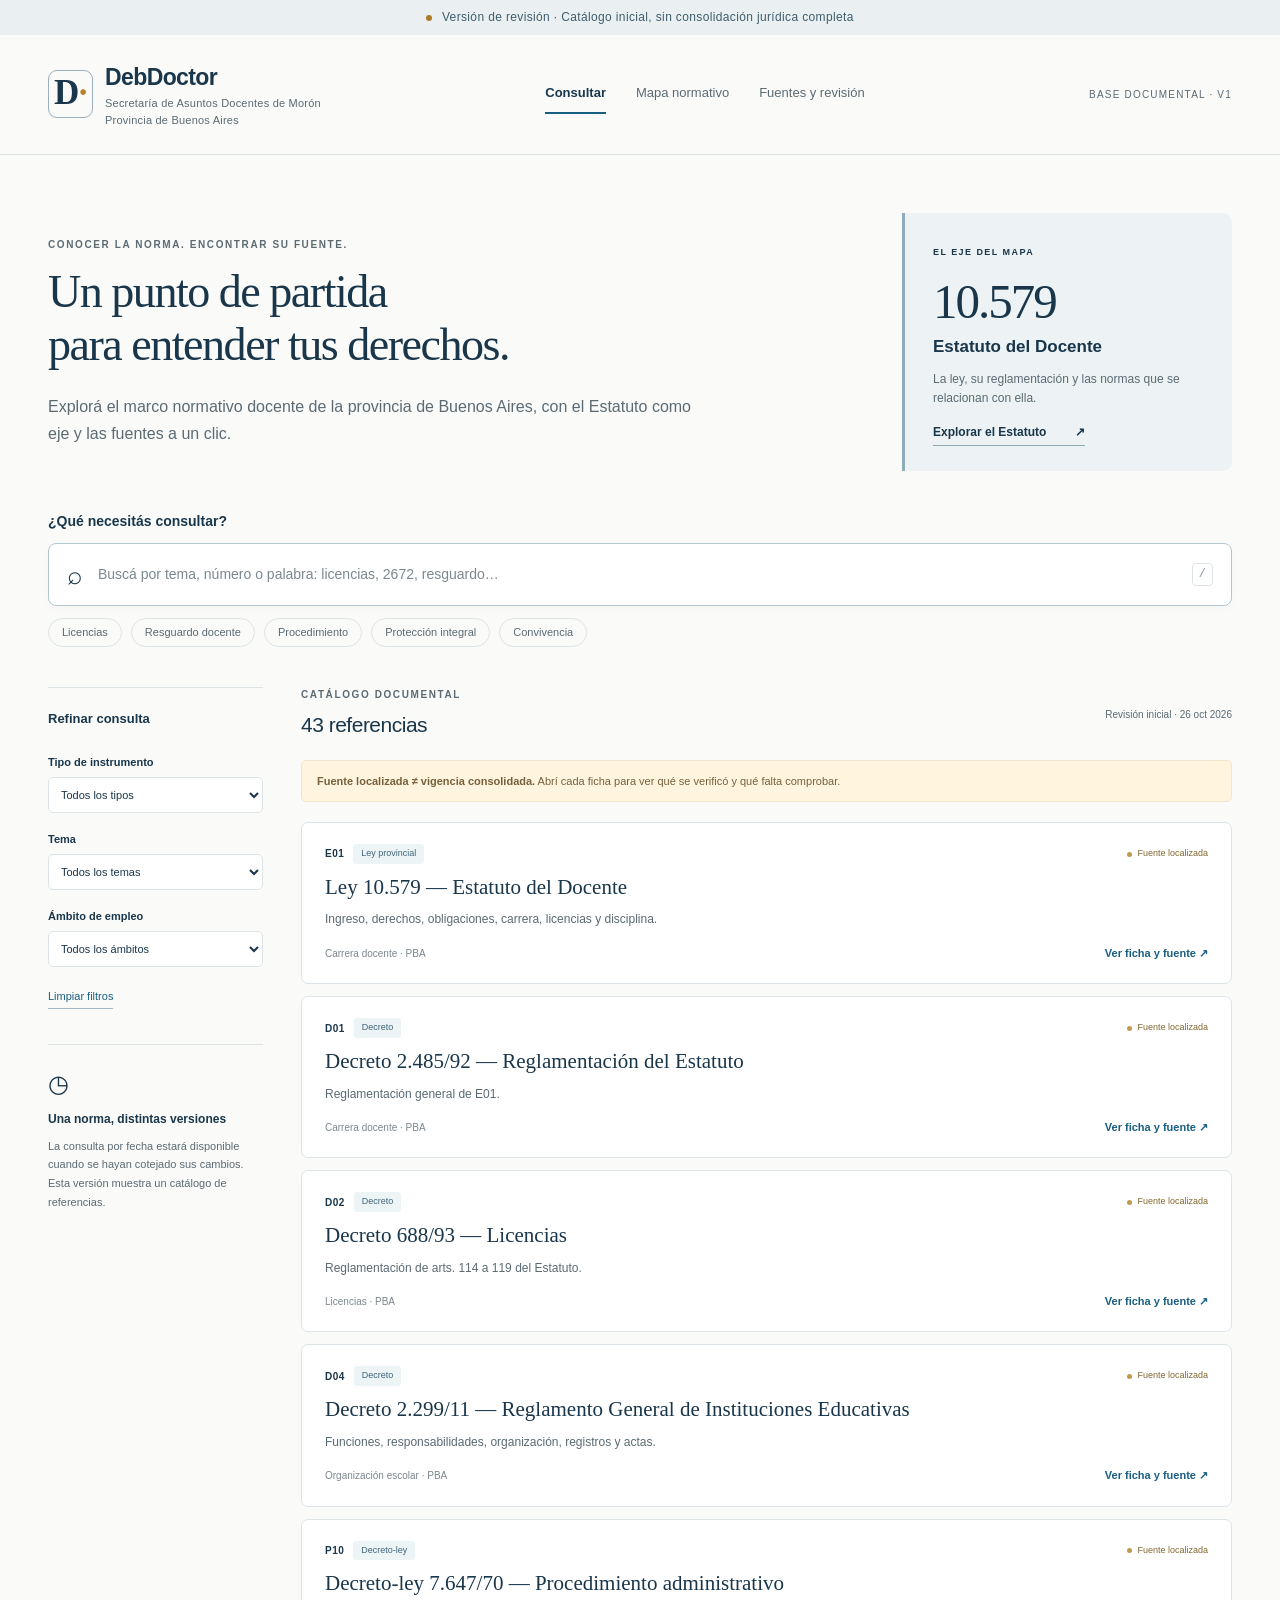
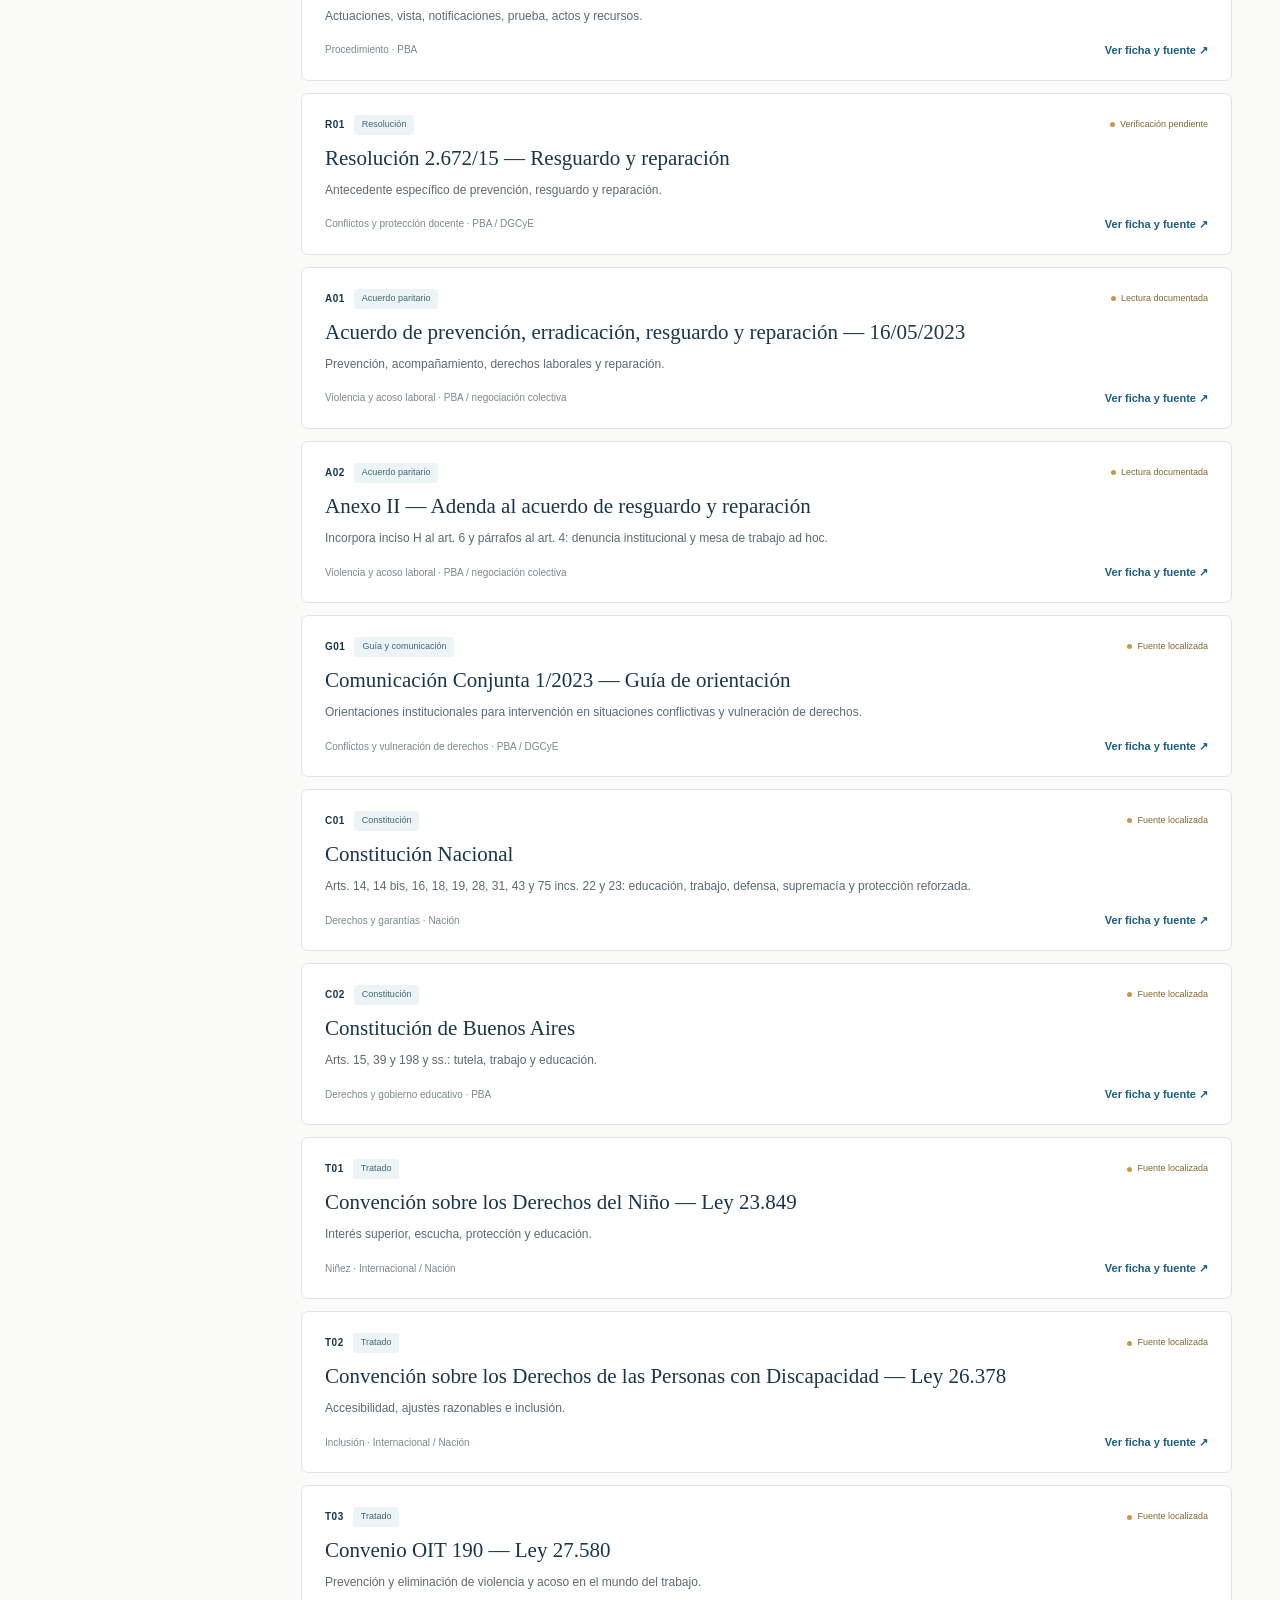
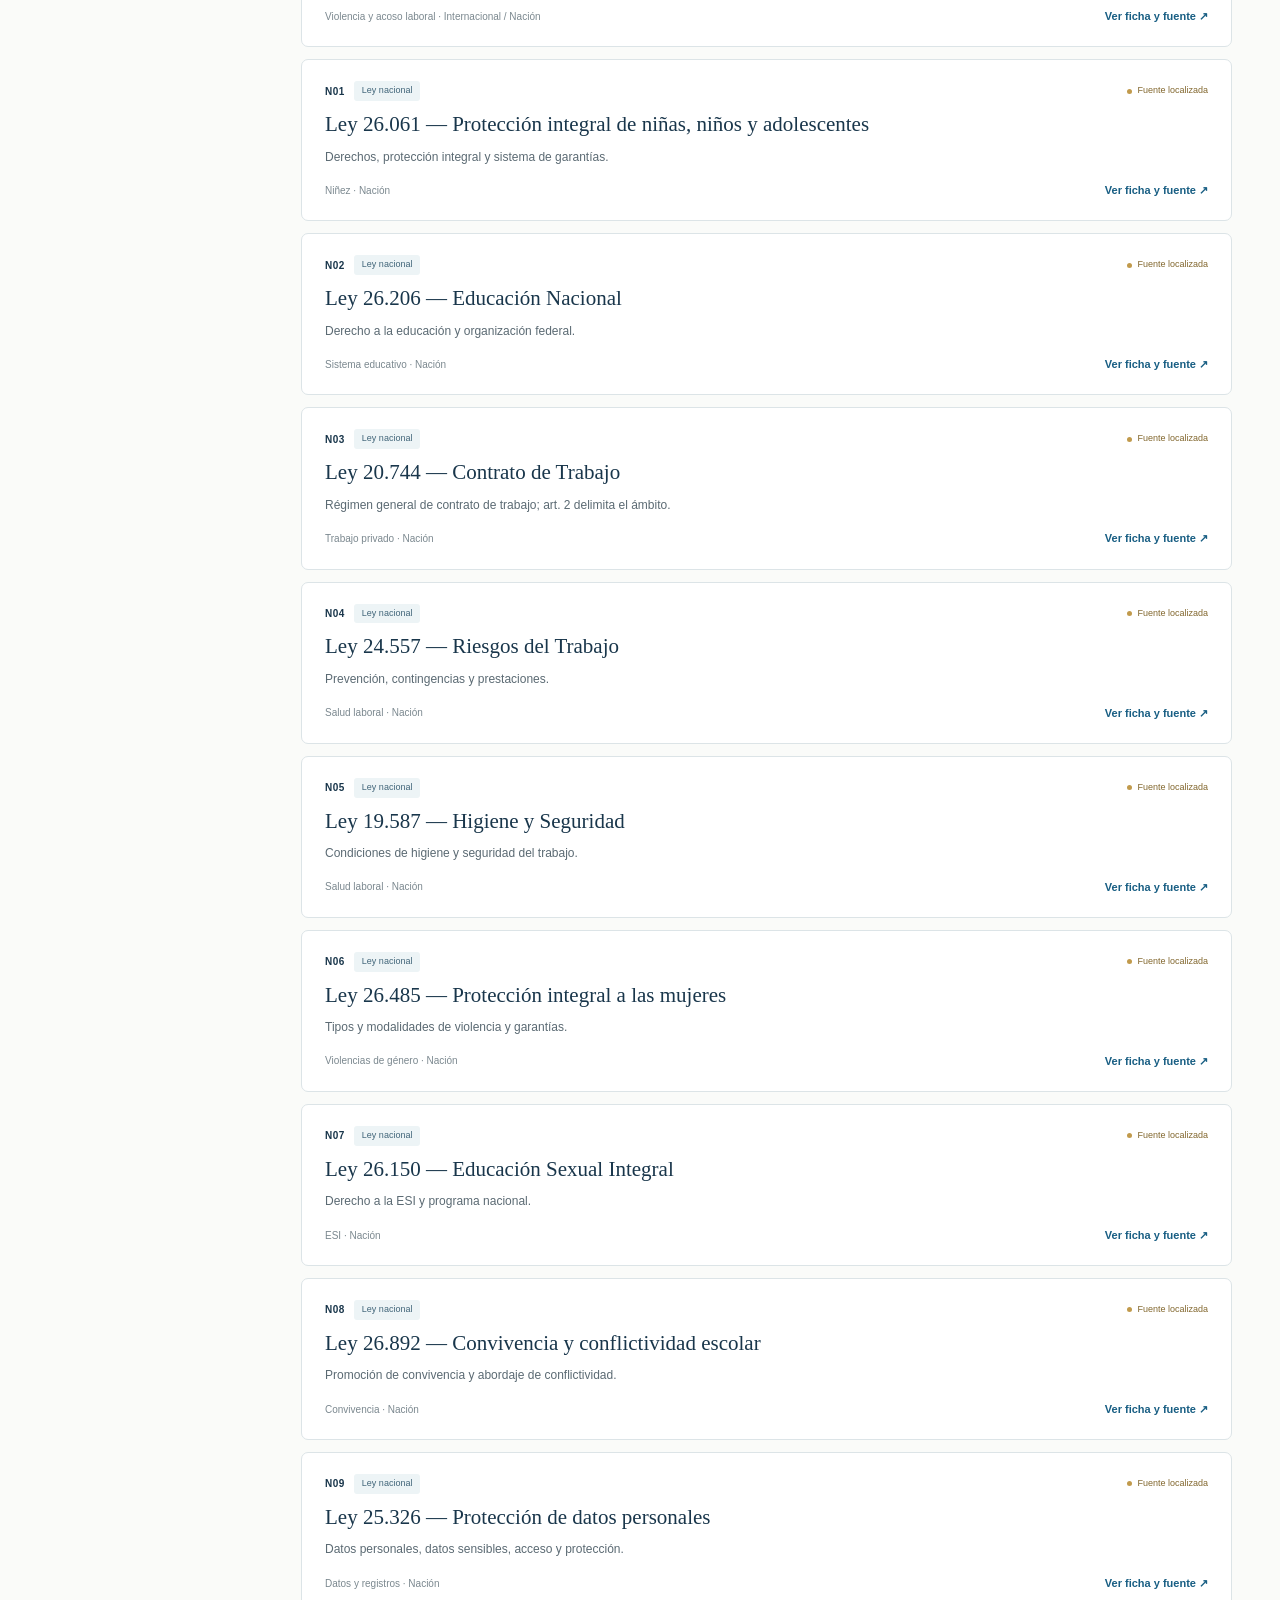
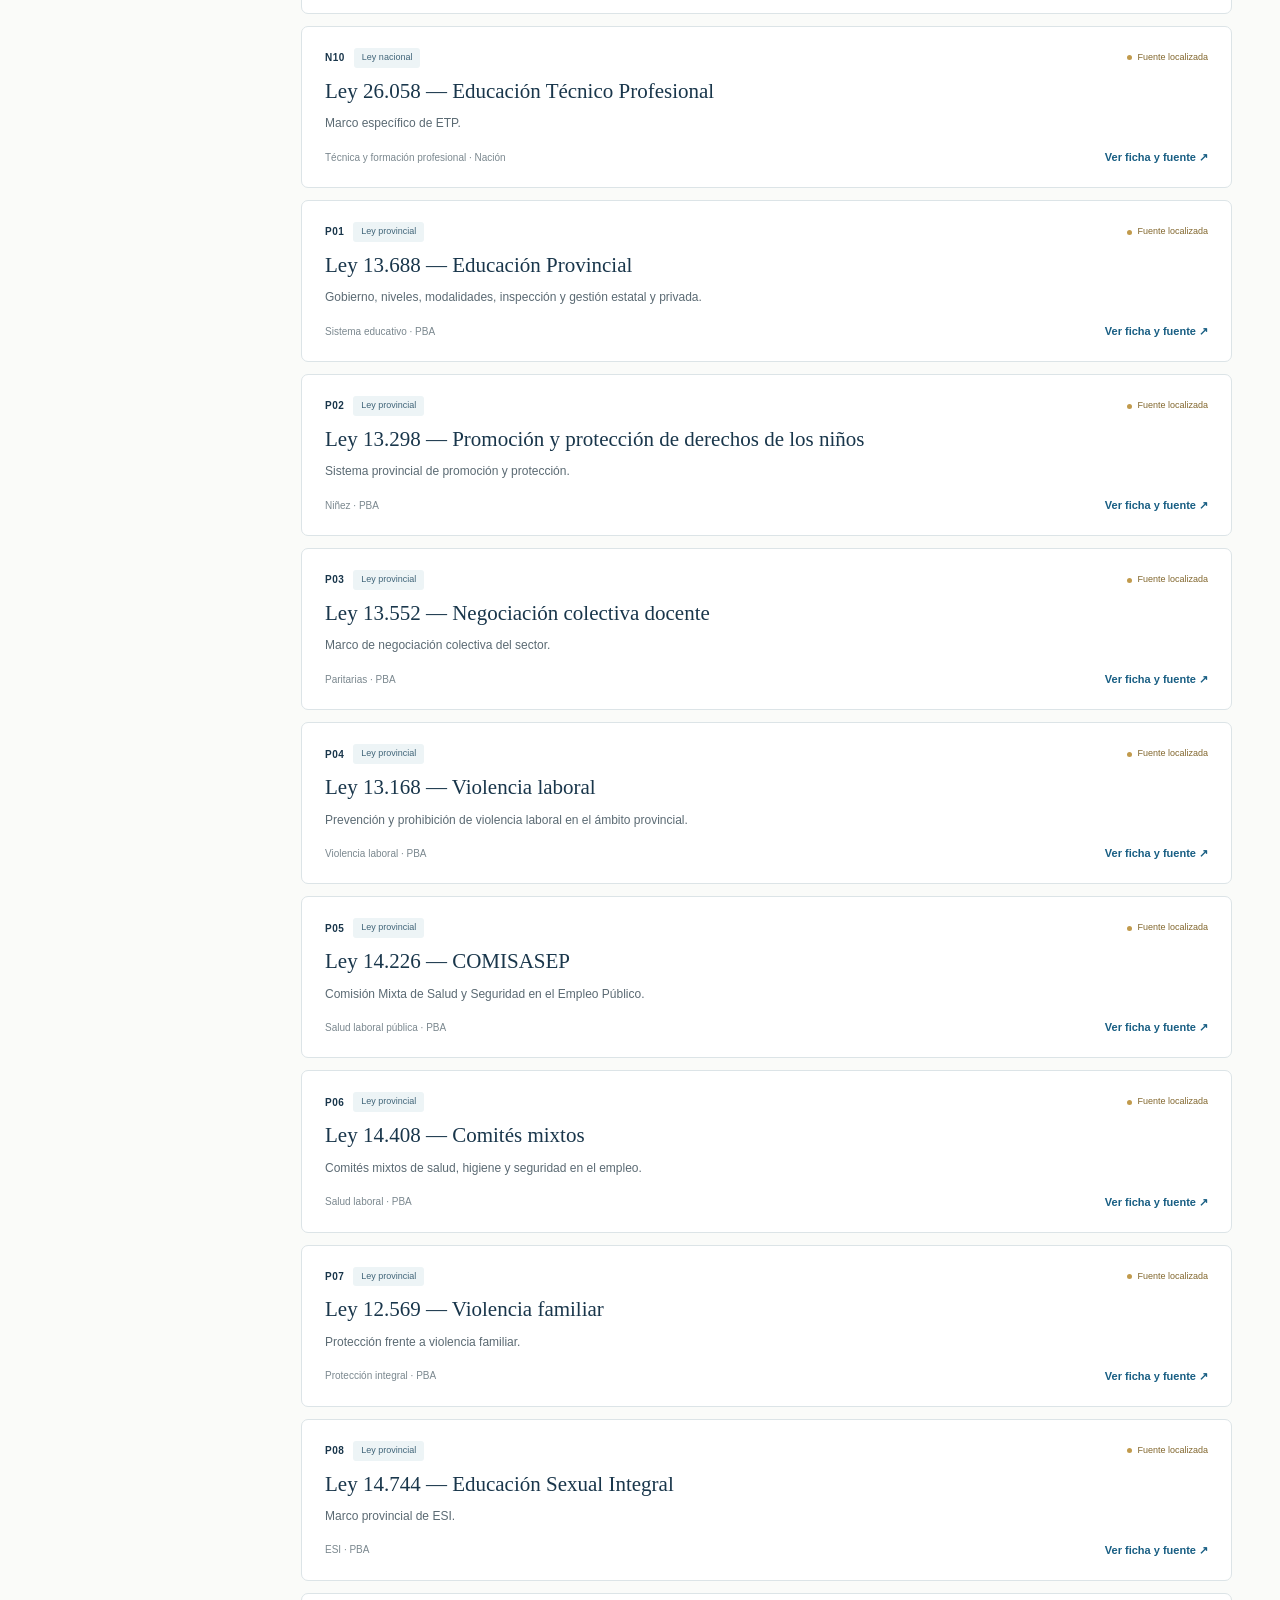
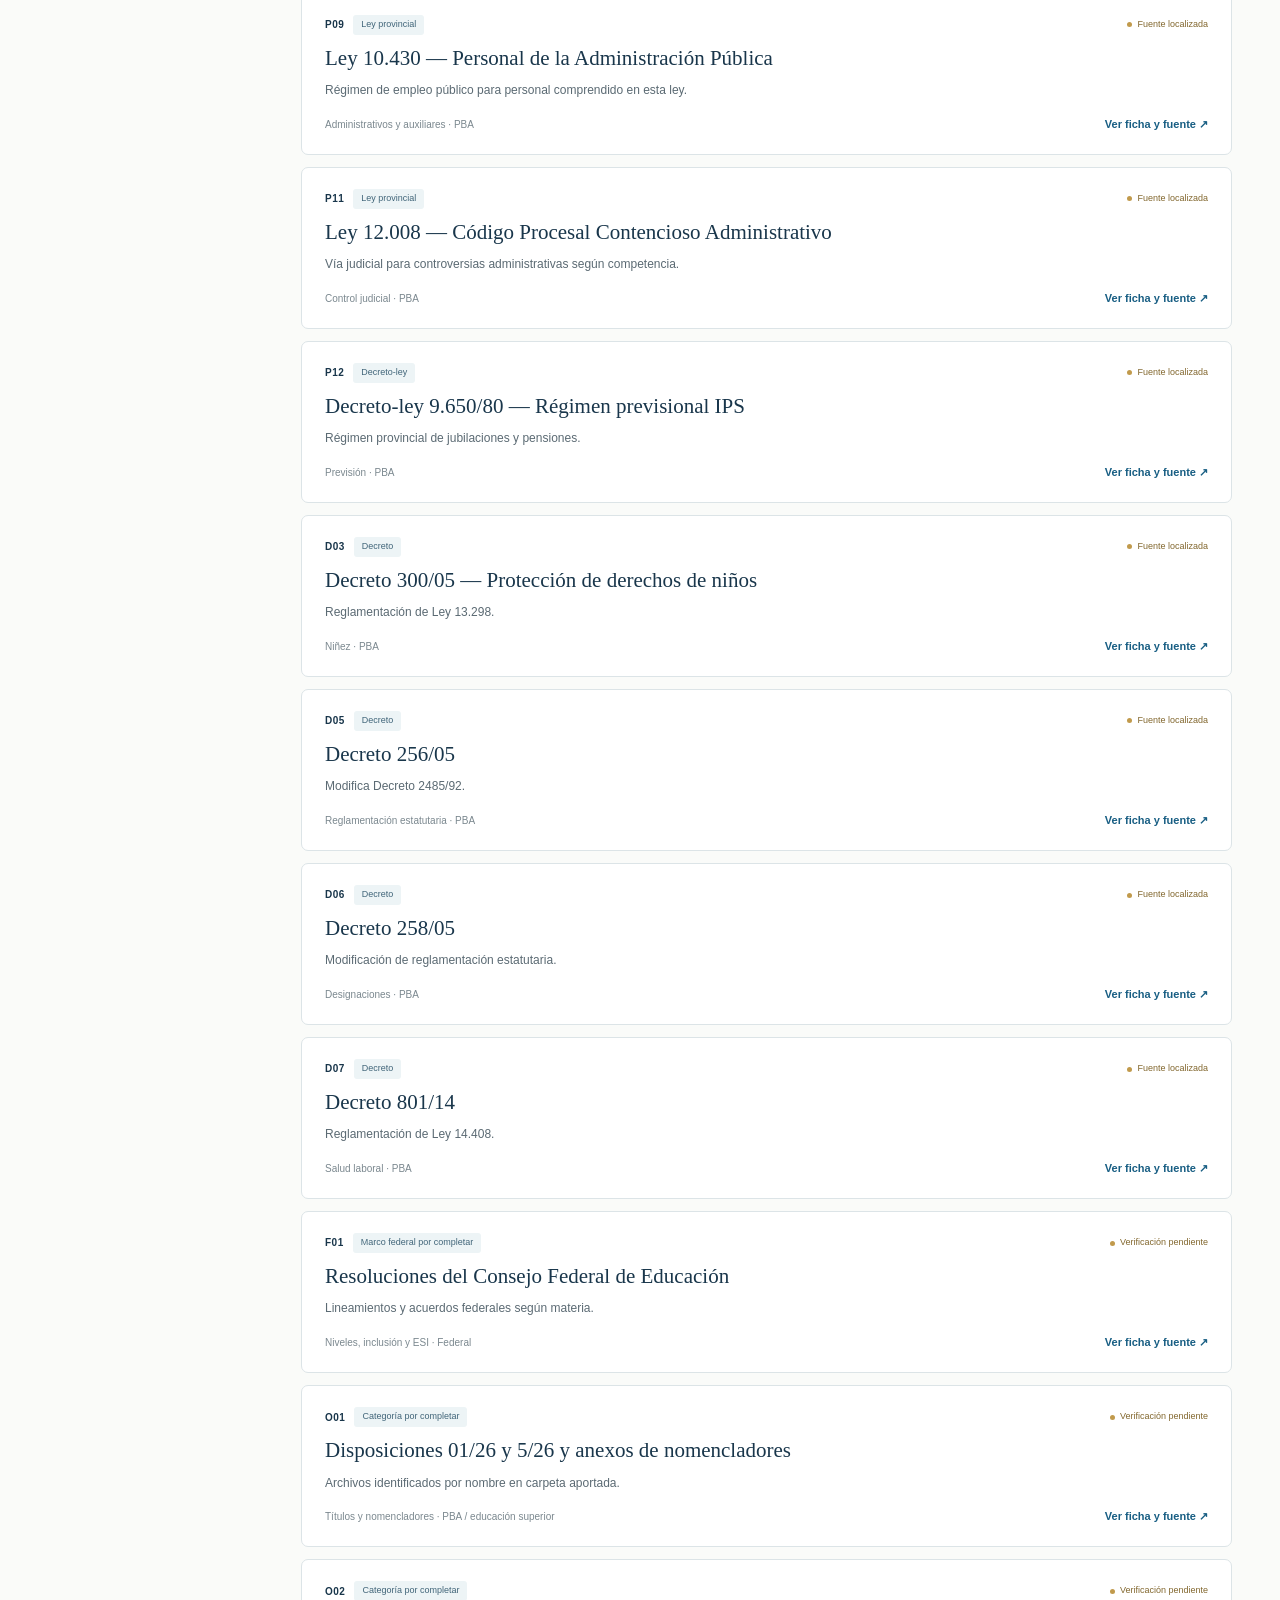
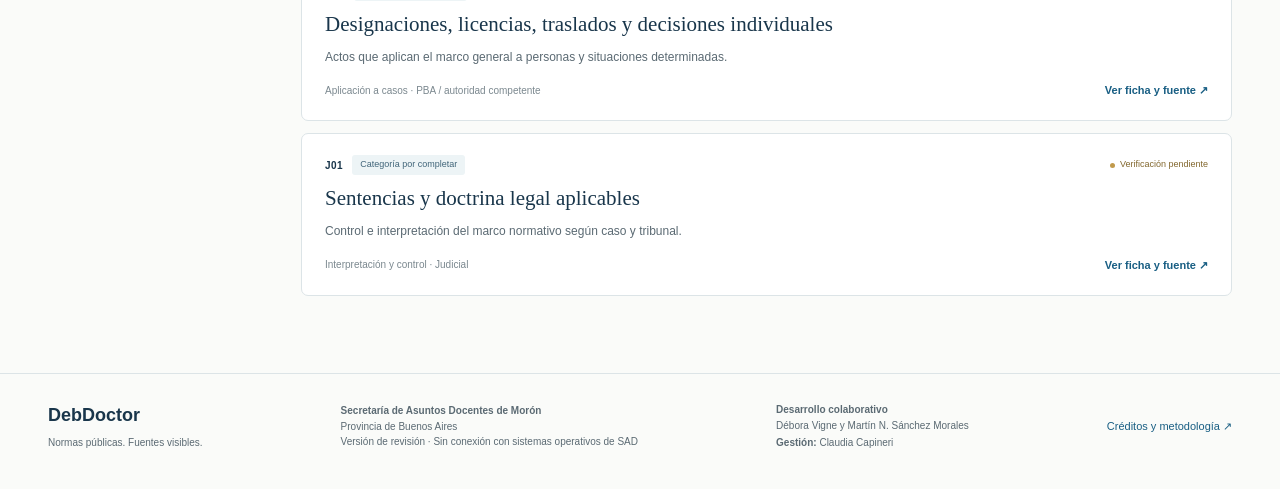
==== web/index.html @ 3f00390e "Publicar candidato preliminar de DebDoctor" ====
<!doctype html>
<html lang="es">
<head><meta charset="utf-8"><meta name="viewport" content="width=device-width, initial-scale=1"><meta name="description" content="Prototipo de consulta de normativa docente bonaerense. Fuentes, relaciones y revisión documental."><meta name="robots" content="noindex,nofollow"><title>DebDoctor · Normativa docente</title><link rel="stylesheet" href="styles.css"><link rel="stylesheet" href="map.css"></head>
<body>
<a class="skip" href="#main">Ir al contenido</a>
<div class="review"><span class="dot"></span> Versión de revisión <span class="review-extra">· Catálogo inicial, sin consolidación jurídica completa</span></div>
<header class="header"><a class="brand" href="#catalogo" aria-label="DebDoctor, inicio"><span class="mark" aria-hidden="true">D<span>·</span></span><span>DebDoctor<small>Secretaría de Asuntos Docentes de Morón<br>Provincia de Buenos Aires</small></span></a><nav aria-label="Navegación principal"><a href="#catalogo" data-page="catalogo" aria-current="page">Consultar</a><a href="#mapa" data-page="mapa">Mapa normativo</a><a href="#metodo" data-page="metodo">Fuentes y revisión</a></nav><span class="edition">BASE DOCUMENTAL · V1</span></header>
<main id="main">
<section id="catalogo" class="page">
 <div class="hero"><div><p class="eyebrow">CONOCER LA NORMA. ENCONTRAR SU FUENTE.</p><h1>Un punto de partida<br>para entender tus derechos.</h1><p class="intro">Explorá el marco normativo docente de la provincia de Buenos Aires, con el Estatuto como eje y las fuentes a un clic.</p></div><aside class="core"><span class="core-label">EL EJE DEL MAPA</span><span class="core-number">10.579</span><h2>Estatuto del Docente</h2><p>La ley, su reglamentación y las normas que se relacionan con ella.</p><button id="core-open" class="text-button">Explorar el Estatuto <span aria-hidden="true">↗</span></button></aside></div>
 <div class="search-section"><label for="query">¿Qué necesitás consultar?</label><div class="search-box"><span aria-hidden="true">⌕</span><input id="query" type="search" placeholder="Buscá por tema, número o palabra: licencias, 2672, resguardo…" autocomplete="off"><kbd aria-hidden="true">/</kbd></div><div class="topics" aria-label="Consultas frecuentes"><button data-search="licencias">Licencias</button><button data-search="resguardo">Resguardo docente</button><button data-search="procedimiento">Procedimiento</button><button data-search="niñez">Protección integral</button><button data-search="convivencia">Convivencia</button></div></div>
 <div class="workspace"><aside class="filters" aria-label="Filtros del catálogo"><h2>Refinar consulta</h2><label for="kind">Tipo de instrumento</label><select id="kind"><option value="">Todos los tipos</option></select><label for="topic">Tema</label><select id="topic"><option value="">Todos los temas</option></select><label for="scope">Ámbito de empleo</label><select id="scope"><option value="">Todos los ámbitos</option><option value="publico">Docente público</option><option value="privado">Trabajo privado</option><option value="otro">Otro régimen</option><option value="transversal">Marco transversal</option></select><button id="clear" class="reset">Limpiar filtros</button><div class="filter-note"><span aria-hidden="true">◷</span><h3>Una norma, distintas versiones</h3><p>La consulta por fecha estará disponible cuando se hayan cotejado sus cambios. Esta versión muestra un catálogo de referencias.</p></div></aside>
 <div class="results"><div class="results-heading"><div><p class="eyebrow">CATÁLOGO DOCUMENTAL</p><h2 id="result-count" aria-live="polite">Cargando referencias…</h2></div><span class="asof">Revisión inicial · 26 oct 2026</span></div><div class="notice"><strong>Fuente localizada ≠ vigencia consolidada.</strong> Abrí cada ficha para ver qué se verificó y qué falta comprobar.</div><div id="results-list"></div><div id="empty" class="empty" hidden><h3>No encontramos coincidencias</h3><p>Probá con menos palabras o quitá algún filtro.</p><button class="button" id="empty-clear">Mostrar todo el catálogo</button></div><p id="load-error" role="alert" hidden>No se pudo cargar el catálogo. Serví la carpeta web con un servidor local y volvé a intentar.</p></div></div>
</section>
<section id="mapa" class="page map-page" hidden>
 <p class="eyebrow">NAVEGACIÓN, RELACIONES Y EVIDENCIA</p><h1>El Estatuto en el centro del mapa.</h1><p class="intro">Explorá las normas por ramas. Las agrupaciones ordenan la navegación y no representan por sí mismas jerarquía ni relación jurídica.</p>
 <div class="map-tabs" role="tablist" aria-label="Vistas del mapa normativo"><button id="tab-hierarchy" role="tab" aria-selected="false" aria-controls="hierarchy-view">Jerarquía</button><button id="tab-relations" role="tab" aria-selected="true" aria-controls="relations-view">Árbol de navegación</button></div>
 <section id="hierarchy-view" class="map-view" role="tabpanel" aria-labelledby="tab-hierarchy" hidden>
  <div class="notice"><strong>La posición gráfica no crea una relación jurídica.</strong> Esta vista ordena tipos de instrumentos; competencia, materia, ámbito y fecha deben verificarse en cada ficha.</div>
  <div class="hierarchy-lanes">
   <article><span class="lane-number">01</span><h2>Constituciones y tratados</h2><p>Fundamentos, derechos y garantías con rangos diferenciados.</p><div class="hierarchy-items"><button data-record="C01">Constitución Nacional</button><button data-record="C02">Constitución bonaerense</button><button data-record="T01">Convención sobre los Derechos del Niño</button><button data-record="T02">Convención sobre Discapacidad</button><button data-record="T03">Convenio OIT 190</button></div></article>
   <article><span class="lane-number">02</span><h2>Leyes y regímenes específicos</h2><p>Leyes nacionales y provinciales según materia y competencia.</p><div class="hierarchy-items"><button data-record="N02">Ley de Educación Nacional</button><button data-record="P01">Ley de Educación Provincial</button><button class="is-core" data-record="E01">Ley 10.579 · Estatuto del Docente</button><button data-record="P03">Ley 13.552 · Paritarias docentes</button></div></article>
   <article><span class="lane-number">03</span><h2>Reglamentación y aplicación</h2><p>Decretos y actos administrativos. Su alcance depende de la norma habilitante.</p><div class="hierarchy-items"><button data-record="D01">Decreto 2485/92</button><button data-record="D02">Decreto 688/93</button><button data-record="D04">Decreto 2299/11</button></div></article>
  </div>
 </section>
 <section id="relations-view" class="map-view" role="tabpanel" aria-labelledby="tab-relations">
  <div class="map-metrics" aria-label="Estado documental"><span><strong id="map-node-count">—</strong> normas identificadas</span><span><strong id="map-verified-count">—</strong> conexiones verificadas</span><span><strong id="map-pending-count">—</strong> conexiones pendientes</span><span><strong>0</strong> versiones reconstruidas</span></div>
  <div class="map-controls"><label for="map-topic">Tema<select id="map-topic"><option value="">Todos</option><option value="licencias">Licencias</option></select></label><label class="check-control"><input id="map-pending" type="checkbox" checked> Incluir relaciones pendientes al focalizar</label><label class="check-control multi-control"><input id="map-multi" type="checkbox"> Mantener varias ramas abiertas</label><div class="zoom-controls" aria-label="Zoom del mapa"><button id="map-zoom-out" class="control-button" aria-label="Alejar mapa">−</button><output id="map-zoom" aria-live="polite">100%</output><button id="map-zoom-in" class="control-button" aria-label="Acercar mapa">+</button></div><button id="map-core" class="control-button">Volver al inicio</button><button id="map-fit" class="control-button">Ajustar a la rama activa</button></div>
  <div><p class="control-label">Expandir o contraer una rama de navegación</p><div id="map-groups" class="map-groups" aria-label="Ramas del mapa mental"></div></div>
  <div class="map-legend" aria-label="Leyenda"><span><i class="line-sample navigation"></i> Árbol de navegación</span><span><i class="line-sample solid"></i> Relación focalizada con evidencia</span><span><i class="line-sample dashed"></i> Relación focalizada pendiente</span><span>Las agrupaciones no representan jerarquía jurídica.</span></div>
  <div id="relation-focus" class="relation-focus" hidden><p><strong id="relation-focus-title"></strong><span> Sólo se dibujan las relaciones de la norma seleccionada.</span></p><button id="relation-focus-clear" class="control-button">Volver al árbol limpio</button></div>
  <div id="graph-viewport" class="graph-viewport" tabindex="0" aria-label="Mapa mental interactivo. Use Tab para recorrer nodos; flechas para desplazar; más y menos para zoom."><div id="graph-stage" class="graph-stage"><svg id="graph-lines" aria-hidden="true"></svg><div id="graph-nodes"></div></div><p class="pan-hint">Arrastrá el fondo para desplazarte · Rueda para zoom</p></div>
  <p id="graph-status" class="map-status" role="status" aria-live="polite"></p><p id="graph-error" role="alert" hidden>No se pudo cargar el grafo candidato.</p>
  <div class="accessible-relations"><div class="accessible-heading"><div><p class="eyebrow">LISTA EQUIVALENTE ACCESIBLE</p><h2>Conexiones visibles</h2></div><span id="relation-list-count"></span></div><div id="relation-list"></div></div>
  <div class="notice"><strong>Grafo candidato, no catálogo aprobado.</strong> Cada conexión conserva su fuente, evidencia y pendiente. Una línea continua no implica que exista una versión consolidada.</div>
 </section>
</section>
<section id="metodo" class="page text-page" hidden><p class="eyebrow">TRAZABILIDAD Y ACCESO</p><h1>Que cada referencia pueda comprobarse.</h1><p class="intro">DebDoctor propone organizar documentos públicos y hacer explícitos sus vínculos, versiones y pendientes de revisión.</p><div class="method-grid"><article><span class="step">01</span><h2>Conservar la fuente</h2><p>Registrar origen, enlace, fecha de consulta y huella del documento. Un archivo no es lo mismo que una norma.</p></article><article><span class="step">02</span><h2>Cotejar el contenido</h2><p>Identificar organismo, número, año, artículos y anexos. Localizar una ficha no equivale a validar todo su contenido.</p></article><article><span class="step">03</span><h2>Relacionar los cambios</h2><p>Distinguir qué modifica, sustituye, deroga, reglamenta o complementa a otra norma.</p></article><article><span class="step">04</span><h2>Reconstruir versiones</h2><p>Conservar redacciones y fechas de aplicación. Las consultas históricas requieren esa revisión previa.</p></article></div><div class="method-bottom"><h2>Alcance de este prototipo</h2><p>43 fichas iniciales: normas, instrumentos y categorías pendientes de completar. Los textos descriptivos son síntesis de trabajo. No se ofrece todavía un texto consolidado oficial ni respuestas automáticas sobre casos individuales.</p><h2>Fuentes de referencia</h2><p>ABC / DGCyE, Normas GBA y Argentina.gob.ar. La carpeta aportada de nomencladores figura como antecedente documental; sus archivos no fueron auditados integralmente.</p><h2>Acceso y privacidad</h2><p>Este prototipo contiene referencias normativas. No recibe denuncias, expedientes, legajos ni datos personales. No utiliza analítica ni formularios de recolección.</p><h2>Créditos</h2><p><strong>Desarrollo colaborativo:</strong> Débora Vigne y Martín N. Sánchez Morales.<br><strong>Gestión:</strong> Claudia Capineri.</p><p class="credit-note">La atribución reconoce la participación en el proyecto y no implica aprobación jurídica automática de las normas, relaciones o conclusiones documentales.</p><h2>Una iniciativa en preparación</h2><p>Proyecto en desarrollo para SAD Morón Sistemas. Esta versión no se presenta como sitio institucional oficial ni como asesoramiento jurídico individual.</p></div></section>
</main>
<footer><a class="footer-brand" href="#catalogo">DebDoctor<span>Normas públicas. Fuentes visibles.</span></a><p><strong>Secretaría de Asuntos Docentes de Morón</strong><br>Provincia de Buenos Aires<br>Versión de revisión · Sin conexión con sistemas operativos de SAD</p><p class="footer-credits"><strong>Desarrollo colaborativo</strong><br>Débora Vigne y Martín N. Sánchez Morales<br><strong>Gestión:</strong> Claudia Capineri</p><a href="#metodo">Créditos y metodología ↗</a></footer>
<dialog id="detail" aria-labelledby="detail-title"><div class="dialog-top"><span id="detail-id"></span><button id="close-detail" aria-label="Cerrar ficha">✕</button></div><div id="detail-content"></div></dialog>
<script type="module" src="app.mjs"></script>
</body></html>
---- web/styles.css ----
:root{--ink:#19364b;--muted:#5b6a73;--paper:#fafbf9;--line:#dce4e7;--blue:#185e83;--soft:#edf4f6;--amber:#946017;--amber-bg:#fff5df}*{box-sizing:border-box}body{margin:0;background:var(--paper);color:var(--ink);font-family:Arial,Helvetica,sans-serif;font-size:16px;line-height:1.55}button,input,select{font:inherit}button,a,input,select{-webkit-tap-highlight-color:transparent}button{cursor:pointer}a{color:var(--blue)}button:focus-visible,a:focus-visible,input:focus-visible,select:focus-visible{outline:3px solid #dca443;outline-offset:4px}button:disabled{cursor:default}.skip{position:absolute;top:-100px;background:white;padding:12px;z-index:10}.skip:focus{top:0}.review{background:#eaf0f1;color:#405d6b;font-size:12px;text-align:center;padding:8px 16px;letter-spacing:.03em}.dot{display:inline-block;width:6px;height:6px;border-radius:50%;background:#ad7a26;margin-right:6px}.header{max-width:1440px;padding:25px 48px;margin:auto;display:flex;align-items:center;justify-content:space-between;border-bottom:1px solid var(--line);gap:24px}.brand{display:flex;gap:12px;align-items:center;text-decoration:none;color:var(--ink);font-size:23px;font-weight:700;letter-spacing:-.6px}.brand small{display:block;font-size:11px;letter-spacing:.02em;font-weight:400;color:var(--muted)}.mark{font-family:Georgia,serif;font-size:35px;border:1px solid #9bb0bc;border-radius:9px;width:45px;height:48px;text-align:center;line-height:44px}.mark span{color:#b9822b}.header nav{display:flex;gap:30px}.header nav a{font-size:13px;text-decoration:none;color:var(--muted);padding:8px 0;border-bottom:2px solid transparent}.header nav a[aria-current=page]{color:var(--ink);border-color:var(--blue);font-weight:700}.edition{font-size:10px;letter-spacing:.12em;color:var(--muted)}main{max-width:1440px;margin:auto;padding:0 48px}.hero{display:grid;grid-template-columns:1fr 330px;gap:70px;padding:58px 0 40px;align-items:center}.eyebrow{font-size:10px;font-weight:bold;letter-spacing:.16em;color:var(--muted);margin:0 0 14px}h1{font-family:Georgia,'Times New Roman',serif;font-weight:400;font-size:clamp(34px,3.6vw,52px);line-height:1.14;letter-spacing:-1.5px;margin:0 0 22px}h2,h3,p{margin-top:0}.intro{color:var(--muted);font-size:16px;max-width:650px;margin-bottom:0;line-height:1.7}.core{border-left:3px solid #8eacb9;background:#edf3f4;padding:25px 28px;border-radius:0 9px 9px 0}.core-label{font-size:9px;letter-spacing:.16em;font-weight:700}.core-number{display:block;font-size:49px;line-height:1.2;letter-spacing:-2px;font-family:Georgia,serif;margin:10px 0 2px}.core h2{font-size:17px;margin:0 0 10px}.core p{font-size:12px;color:var(--muted);margin-bottom:12px}.text-button{background:none;border:0;border-bottom:1px solid #91a9b5;padding:3px 0;color:var(--ink);font-weight:700;font-size:12px}.text-button span{margin-left:25px}.search-section{margin:0 0 40px}.search-section>label{font-size:14px;font-weight:700;display:block;margin-bottom:10px}.search-box{display:flex;align-items:center;border:1px solid #b4c6ce;background:white;box-shadow:0 4px 12px #19364b05;border-radius:8px;padding:14px 18px;gap:15px}.search-box>span{font-size:26px;line-height:1}.search-box input{border:0;outline:none;background:transparent;width:100%;font-size:14px;min-width:0;padding:6px 0;color:var(--ink)}.search-box:focus-within{outline:2px solid var(--blue);outline-offset:2px}.search-box input:focus-visible{outline:0}.search-box input::placeholder{color:#7c8890}.search-box kbd{border:1px solid var(--line);color:#8d999e;padding:1px 6px;border-radius:4px;font-size:12px}.topics{display:flex;gap:9px;flex-wrap:wrap;margin-top:12px}.topics button{background:transparent;border:1px solid var(--line);border-radius:30px;padding:5px 13px;font-size:11px;color:var(--muted)}.topics button:hover{border-color:var(--blue);color:var(--blue);background:var(--soft)}.workspace{display:grid;grid-template-columns:215px 1fr;gap:38px;padding-bottom:65px}.filters{border-top:1px solid var(--line);padding-top:21px}.filters h2{font-size:13px;margin-bottom:24px}.filters label{display:block;font-size:11px;font-weight:bold;margin:18px 0 6px}.filters select{width:100%;border:1px solid var(--line);border-radius:5px;background:white;padding:10px 8px;color:var(--ink);font-size:11px}.reset{border:0;border-bottom:1px solid #a5b7c0;background:transparent;color:var(--blue);font-size:11px;padding:3px 0;margin-top:18px}.filter-note{margin-top:35px;padding-top:20px;border-top:1px solid var(--line)}.filter-note>span{font-size:24px}.filter-note h3{font-size:12px;margin:8px 0}.filter-note p{font-size:11px;line-height:1.7;color:var(--muted)}.results-heading{display:flex;align-items:center;justify-content:space-between;margin-bottom:18px;gap:16px}.results-heading .eyebrow{margin-bottom:6px}.results-heading h2{font-size:21px;font-weight:400;margin:0;letter-spacing:-.5px}.asof{font-size:10px;color:var(--muted)}.notice{background:var(--amber-bg);border:1px solid #f0e5cd;border-radius:5px;color:#77603c;padding:11px 15px;font-size:11px;line-height:1.7;margin-bottom:20px}.notice strong{font-weight:700}.record{background:white;border:1px solid var(--line);border-radius:7px;padding:21px 23px;margin:0 0 12px;transition:border-color .2s,box-shadow .2s}.record:hover{border-color:#a5bcc8;box-shadow:0 3px 16px #19364b07}.record-meta{display:flex;align-items:center;gap:9px;flex-wrap:wrap;margin-bottom:10px}.record-id{font-size:10px;font-weight:700;letter-spacing:.05em}.badge{background:var(--soft);color:#416579;font-size:9px;padding:3px 8px;border-radius:3px}.status{margin-left:auto;font-size:9px;color:#82672e;display:flex;align-items:center;gap:5px}.status:before{content:'';width:5px;height:5px;border-radius:50%;background:#c19a4c}.record h3{font-family:Georgia,serif;font-weight:400;font-size:21px;line-height:1.3;margin:0 0 9px}.record h3 button{font:inherit;color:inherit;text-align:left;border:0;background:none;padding:0}.record p{font-size:12px;color:var(--muted);line-height:1.65;max-width:760px;margin:0 0 15px}.record-bottom{display:flex;align-items:center;justify-content:space-between;gap:12px}.record-topic{font-size:10px;color:#7b888f}.record-link{font-size:11px;color:var(--blue);border:0;background:none;padding:0;font-weight:700}.empty{padding:60px 20px;text-align:center;border:1px dashed var(--line);border-radius:7px}.empty h3{font-family:Georgia,serif;font-size:25px;font-weight:400}.empty p{color:var(--muted);font-size:13px}.button{display:inline-block;background:var(--ink);color:white;border:0;border-radius:5px;font-size:12px;padding:11px 18px}.text-page{padding:65px 0;max-width:1000px;margin:auto;min-height:65vh}.text-page>.intro{max-width:760px;margin-bottom:35px}.text-page h1{max-width:850px}.map-stack{max-width:900px;margin:38px 0}.map-level{display:flex;gap:22px;border-top:1px solid var(--line);padding:23px 15px}.map-level>span{font-size:12px;color:#8fa3af;min-width:25px}.map-level h2{font-size:17px;margin-bottom:5px}.map-level p{font-size:13px;color:var(--muted);margin:0}.map-center{background:var(--ink);color:white;padding:30px;border-radius:8px;margin:10px 0 22px}.map-center h2{font-family:Georgia,serif;font-size:29px;font-weight:400;margin:0 0 10px}.map-center p{font-size:13px}.map-center .eyebrow{color:#b5cedb}.map-center .button{background:#eef4f6;color:var(--ink)}.map-branches{display:grid;grid-template-columns:repeat(3,1fr);gap:15px}.map-branches article{padding:20px;background:white;border:1px solid var(--line);border-top:3px solid #8facba;border-radius:5px}.map-branches h3{font-size:14px}.map-branches p{font-size:12px;color:var(--muted);margin-bottom:0}.method-grid{display:grid;grid-template-columns:repeat(2,1fr);gap:20px;margin:40px 0}.method-grid article{padding:25px;background:white;border:1px solid var(--line);border-radius:7px}.step{font-family:Georgia,serif;font-size:30px;color:#8aa5b6}.method-grid h2{font-size:17px;margin:10px 0}.method-grid p,.method-bottom p{font-size:14px;color:var(--muted)}.method-bottom{max-width:780px}.method-bottom h2{font-size:18px;margin-top:32px}footer{max-width:1440px;margin:auto;display:flex;justify-content:space-between;gap:25px;align-items:center;border-top:1px solid var(--line);padding:28px 48px 38px}footer a{text-decoration:none;font-size:11px}.footer-brand{font-weight:700;font-size:18px;color:var(--ink)}.footer-brand span{font-weight:400;display:block;font-size:10px;color:var(--muted);margin-top:5px}footer p{font-size:10px;color:var(--muted);margin:0}dialog{border:1px solid var(--line);border-radius:10px;padding:0;width:min(750px,calc(100% - 30px));max-height:90vh;color:var(--ink);box-shadow:0 15px 90px #061a3440}dialog::backdrop{background:#152b3d80;backdrop-filter:blur(3px)}.dialog-top{position:sticky;top:0;background:#edf3f5;display:flex;align-items:center;justify-content:space-between;padding:12px 25px;border-bottom:1px solid var(--line);z-index:1}.dialog-top span{font-size:11px;font-weight:700;letter-spacing:.1em}.dialog-top button{border:0;background:none;font-size:22px;color:var(--ink)}#detail-content{padding:25px 30px 35px}#detail-content h2{font-family:Georgia,serif;font-size:31px;line-height:1.2;font-weight:400;margin:15px 0}#detail-content h3{font-size:12px;text-transform:uppercase;letter-spacing:.08em;margin:24px 0 8px}#detail-content p{font-size:14px;color:var(--muted)}#detail-content .notice{font-size:12px}#detail-content .source{display:inline-block;background:var(--ink);border-radius:5px;padding:10px 17px;color:white;text-decoration:none;font-size:12px;margin:10px 0}#detail-content .source-domain{font-size:11px;overflow-wrap:anywhere;color:var(--muted)}[hidden]{display:none!important}@media(min-width:1600px){main,.header,footer{max-width:1440px}}@media(max-width:1000px){.edition{display:none}.hero{grid-template-columns:1fr 280px;gap:25px}.header,footer{padding-left:28px;padding-right:28px}main{padding:0 28px}.workspace{gap:22px;grid-template-columns:185px 1fr}}@media(max-width:700px){.review{font-size:10px}.review-extra{display:none}.header{padding:18px 20px;display:block}.brand{font-size:21px}.header nav{gap:22px;margin-top:17px}.header nav a{font-size:12px}main{padding:0 20px}.hero{display:block;padding:33px 0 25px}.hero h1{font-size:37px;letter-spacing:-1px}.intro{font-size:14px}.core{margin-top:25px;padding:18px 22px}.core-number{font-size:35px}.core-label{font-size:8px}.core p{max-width:300px}.core h2{font-size:15px}.search-section{margin-bottom:26px}.search-box{padding:10px 12px;gap:8px}.search-box input{font-size:12px}.search-box kbd{display:none}.topics{gap:6px}.topics button{font-size:10px}.workspace{display:block}.filters{display:grid;grid-template-columns:1fr 1fr;gap:8px 12px;margin-bottom:25px;padding-top:15px}.filters h2{grid-column:1/-1;margin:0}.filters label{margin:6px 0 0}.filters label[for=kind]{grid-column:1;grid-row:2}.filters label[for=topic]{grid-column:2;grid-row:2}.filters #kind{grid-column:1;grid-row:3}.filters #topic{grid-column:2;grid-row:3}.filters label[for=scope]{grid-column:1/-1}.filters #scope{grid-column:1/-1}.reset{justify-self:start;margin:8px 0}.filter-note{display:none}.results-heading h2{font-size:19px}.asof{font-size:9px;max-width:100px;text-align:right}.notice{font-size:10px}.record{padding:17px}.record h3{font-size:20px}.record p{font-size:12px}.status{margin-left:0}.record-bottom{align-items:flex-end}.record-topic{max-width:60%}.text-page{padding:35px 0}.text-page h1{font-size:36px}.map-branches,.method-grid{grid-template-columns:1fr}.map-center{padding:23px}.map-center h2{font-size:25px}footer{padding:24px 20px;flex-wrap:wrap}footer p{width:100%;order:3}#detail-content{padding:20px}#detail-content h2{font-size:27px}}
---- web/map.css ----
.map-page{padding:42px 0 72px;min-height:65vh}.map-page>.intro{max-width:780px}.map-tabs{display:flex;gap:4px;margin:28px 0 22px;border-bottom:1px solid var(--line)}.map-tabs button{border:0;background:transparent;color:var(--muted);padding:12px 18px;font-size:13px;border-bottom:3px solid transparent}.map-tabs button[aria-selected=true]{color:var(--ink);border-color:var(--blue);font-weight:700}.map-view{animation:map-enter .18s ease-out}@keyframes map-enter{from{opacity:.55;transform:translateY(3px)}to{opacity:1;transform:none}}
.hierarchy-lanes{display:grid;grid-template-columns:repeat(3,1fr);gap:18px}.hierarchy-lanes>article{background:white;border:1px solid var(--line);border-top:4px solid #8eacb9;border-radius:7px;padding:24px}.hierarchy-lanes>article:nth-child(2){border-top-color:#376f8d}.hierarchy-lanes>article:nth-child(3){border-top-color:#a77931}.lane-number{font-family:Georgia,serif;font-size:28px;color:#8aa5b6}.hierarchy-lanes h2{font-size:17px;margin:10px 0 8px}.hierarchy-lanes p{font-size:12px;color:var(--muted);min-height:58px}.hierarchy-items{display:grid;gap:8px}.hierarchy-items button{border:1px solid var(--line);border-radius:5px;background:#f8faf9;color:var(--ink);text-align:left;padding:10px 11px;font-size:11px;line-height:1.35}.hierarchy-items button:hover{border-color:#8eacb9;background:var(--soft)}.hierarchy-items button.is-core{background:var(--ink);color:white;border-color:var(--ink);font-weight:700}
.map-metrics{display:grid;grid-template-columns:repeat(4,1fr);gap:10px;margin-bottom:16px}.map-metrics span{background:white;border:1px solid var(--line);border-radius:6px;padding:11px 14px;color:var(--muted);font-size:10px}.map-metrics strong{display:block;color:var(--ink);font-family:Georgia,serif;font-size:25px;line-height:1.1;margin-bottom:3px}.map-controls{display:flex;align-items:end;gap:10px;flex-wrap:wrap;background:#f0f5f6;border:1px solid var(--line);border-radius:7px;padding:12px 14px}.map-controls>label:not(.check-control){display:grid;gap:4px;font-size:10px;font-weight:700}.map-controls select{min-width:160px;border:1px solid #bdcbd1;border-radius:5px;background:white;padding:8px 30px 8px 9px;color:var(--ink);font-size:11px}.check-control{display:flex;align-items:center;gap:8px;font-size:11px;margin-right:auto;padding-bottom:8px}.check-control input{width:17px;height:17px;accent-color:var(--blue)}.control-button,.group-button{border:1px solid #a9bbc4;background:white;color:var(--ink);border-radius:5px;padding:8px 12px;font-size:11px}.control-button:hover,.group-button:hover,.group-button[aria-pressed=true]{background:var(--ink);color:white;border-color:var(--ink)}.zoom-controls{display:flex;align-items:center;border:1px solid #c5d2d7;border-radius:5px;background:white}.zoom-controls .control-button{border:0;border-radius:0;min-width:34px;font-size:18px;line-height:1;padding:7px 10px}.zoom-controls output{min-width:48px;text-align:center;font-size:10px;color:var(--muted);font-variant-numeric:tabular-nums}.control-label{font-size:10px;font-weight:700;color:var(--muted);margin:15px 0 7px}.map-groups{display:flex;gap:7px;flex-wrap:wrap}.map-groups .branch-fundamentals{border-color:#93adc5}.map-groups .branch-regulations{border-color:#8fb7a0}.map-groups .branch-modifiers{border-color:#c7a56c}.map-groups .branch-complements{border-color:#a99bc6}.map-groups .branch-licenses{border-color:#ca9aa4}
.map-legend{display:flex;gap:19px;align-items:center;flex-wrap:wrap;font-size:10px;color:var(--muted);margin:15px 0 9px}.map-legend span{display:flex;align-items:center;gap:7px}.line-sample{display:inline-block;width:33px;border-top:2px solid #376f8d}.line-sample.navigation{border-color:#9eb1b9}.line-sample.dashed{border-top-style:dashed;border-color:#9a6a22}
.graph-viewport{position:relative;overflow:hidden;border:1px solid #cddadd;border-radius:10px;background-color:#fdfefd;background-image:linear-gradient(#edf2f3 1px,transparent 1px),linear-gradient(90deg,#edf2f3 1px,transparent 1px);background-size:30px 30px;height:clamp(540px,66vh,760px);touch-action:none;cursor:grab;user-select:none}.graph-viewport.is-dragging{cursor:grabbing}.graph-viewport:focus-visible{outline:3px solid #dca443;outline-offset:3px}.graph-stage{position:absolute;left:0;top:0;transform-origin:0 0;will-change:transform}.graph-stage svg,#graph-nodes{position:absolute;inset:0;width:100%;height:100%}.navigation-edge,.graph-edge{fill:none;vector-effect:non-scaling-stroke}.navigation-edge{stroke:#9eb1b9;stroke-width:2;opacity:.62}.navigation-edge.branch-fundamentals{stroke:#7798b5}.navigation-edge.branch-regulations{stroke:#759f87}.navigation-edge.branch-modifiers{stroke:#ae8747}.navigation-edge.branch-complements{stroke:#8f80ad}.navigation-edge.branch-licenses{stroke:#ae7883}.graph-edge{stroke:#25627f;stroke-width:2.3;opacity:.88}.graph-edge.pending{stroke:#9a6a22;stroke-dasharray:8 7}.graph-edge.verified{stroke:#25627f}#arrowhead path{fill:#376f8d}.edge-label{pointer-events:none}.edge-label rect{fill:#fff;stroke:#d6e0e3}.edge-label.pending rect{fill:#fff9ed;stroke:#d3b67d}.edge-label text{font:9px Arial,sans-serif;fill:#405d6b}
.graph-node{position:absolute;width:220px;min-height:76px;transform:translate(-50%,-50%);border:1px solid #9eb4be;border-radius:9px;background:white;color:var(--ink);padding:10px 12px;text-align:left;box-shadow:0 4px 16px #19364b14;z-index:2;user-select:none}.graph-node:hover{border-color:var(--blue);box-shadow:0 7px 22px #19364b24;transform:translate(-50%,-50%) scale(1.018)}.graph-node strong{display:block;font-family:Georgia,serif;font-size:15px;line-height:1.2}.graph-node small{display:block;color:var(--muted);font-size:8px;margin-top:5px;text-transform:uppercase;letter-spacing:.04em;line-height:1.35}.node-kind{display:block;font-size:8px;color:#5e7784;margin-bottom:4px}.graph-node.core-node{width:250px;min-height:112px;background:var(--ink);border-color:var(--ink);color:white;text-align:center}.graph-node.core-node strong{font-size:20px}.graph-node.core-node small,.graph-node.core-node .node-kind{color:#c5d8e1}.graph-node.branch-node{width:225px;min-height:88px}.graph-node.branch-node small{text-transform:none;letter-spacing:0}.graph-node.branch-fundamentals{background:#edf4fa;border-color:#83a2bf}.graph-node.branch-regulations{background:#edf6f0;border-color:#7aa08a}.graph-node.branch-modifiers{background:#fbf5e8;border-color:#b69050}.graph-node.branch-complements{background:#f4f0f9;border-color:#9687b2}.graph-node.branch-licenses{background:#fbf0f2;border-color:#b9828d}.child-node{width:235px;min-height:72px;background:#fff}.pan-hint{position:absolute;right:12px;bottom:9px;margin:0;padding:5px 8px;border-radius:4px;background:#fffffff0;color:#667780;font-size:9px;pointer-events:none}.map-status{font-size:10px;color:var(--muted);margin:9px 0 28px}
.accessible-relations{border-top:1px solid var(--line);padding-top:28px}.accessible-heading{display:flex;align-items:end;justify-content:space-between;gap:15px;margin-bottom:13px}.accessible-heading .eyebrow{margin-bottom:5px}.accessible-heading h2{font-size:21px;margin:0}.accessible-heading>span{font-size:10px;color:var(--muted)}#relation-list{overflow:auto}.relation-table{width:100%;border-collapse:collapse;background:white;border:1px solid var(--line);font-size:10px}.relation-table th{text-align:left;background:#eaf1f3;padding:9px;border-bottom:1px solid #cddadd}.relation-table td{padding:9px;border-bottom:1px solid var(--line);vertical-align:top}.relation-table tbody tr:last-child td{border-bottom:0}.relation-type{font-weight:700}.empty-relations{padding:25px;background:white;border:1px dashed var(--line);color:var(--muted);font-size:12px}.audit-statuses{display:grid;grid-template-columns:repeat(2,1fr);gap:8px;margin:18px 0}.audit-status{border:1px solid var(--line);background:#f8faf9;border-radius:5px;padding:9px 11px}.audit-status span{display:block;color:var(--muted);font-size:9px}.audit-status strong{display:block;font-size:11px;margin-top:3px;text-transform:capitalize}.detail-relations{padding-left:20px;color:var(--muted);font-size:12px}.detail-relations li{margin-bottom:6px}.secondary-button{margin-top:15px;background:white;color:var(--ink);border:1px solid #9fb3bc}.sr-only{position:absolute!important;width:1px!important;height:1px!important;padding:0!important;margin:-1px!important;overflow:hidden!important;clip:rect(0,0,0,0)!important;white-space:nowrap!important;border:0!important}
@media(max-width:900px){.hierarchy-lanes{grid-template-columns:1fr}.hierarchy-lanes p{min-height:0}.map-metrics{grid-template-columns:repeat(2,1fr)}.map-controls{align-items:center}.check-control{width:100%;order:3}.relation-table{min-width:760px}.graph-viewport{height:600px}}
@media(max-width:700px){.map-page{padding:30px 0 50px}.map-page h1{font-size:34px}.map-tabs button{flex:1;padding:11px 7px;font-size:11px}.hierarchy-lanes>article{padding:19px}.map-metrics{gap:6px}.map-metrics span{padding:10px;font-size:9px}.map-metrics strong{font-size:22px}.map-controls{display:grid;grid-template-columns:1fr 1fr;align-items:end}.map-controls>label:not(.check-control){grid-column:1/-1}.map-controls select{width:100%}.check-control{grid-column:1/-1;order:0;padding:2px 0}.zoom-controls{align-self:stretch;justify-content:center}.control-button{width:100%}.map-legend{display:grid;gap:7px}.graph-viewport{height:540px}.accessible-heading{align-items:start}.audit-statuses{grid-template-columns:1fr 1fr}.graph-node{width:205px}.child-node{width:220px}.edge-label text{font-size:8px}.pan-hint{display:none}}
.footer-credits{line-height:1.65}.credit-note{font-size:12px!important;border-left:3px solid #d5bd8a;padding-left:12px}
.map-controls .check-control{margin-right:0}.map-controls .multi-control{margin-right:auto}.graph-viewport{border-color:#d7e0e2;background-image:linear-gradient(#f7f9f9 1px,transparent 1px),linear-gradient(90deg,#f7f9f9 1px,transparent 1px);background-size:64px 64px}.navigation-edge,.graph-edge{transition:opacity .18s}.navigation-edge.is-dimmed{opacity:.1}.graph-edge{stroke-width:2.6}.graph-node{transition:opacity .18s,filter .18s,box-shadow .18s,transform .18s}.graph-node.is-dimmed{opacity:.22;filter:saturate(.35)}.graph-node.is-selected{opacity:1;filter:none;box-shadow:0 0 0 4px #d8a84d,0 7px 24px #19364b22}.child-node{width:245px}.relation-focus{display:flex;align-items:center;justify-content:space-between;gap:18px;margin:12px 0;padding:10px 12px;border:1px solid #aac2cf;border-radius:7px;background:#eef5f7}.relation-focus p{margin:0;font-size:11px}.relation-focus span{color:var(--muted)}.relation-focus-button{margin:12px 8px 0 0}
@media(max-width:700px){.map-controls .check-control{grid-column:1/-1}.relation-focus{align-items:flex-start;flex-direction:column}.relation-focus .control-button{width:100%}}
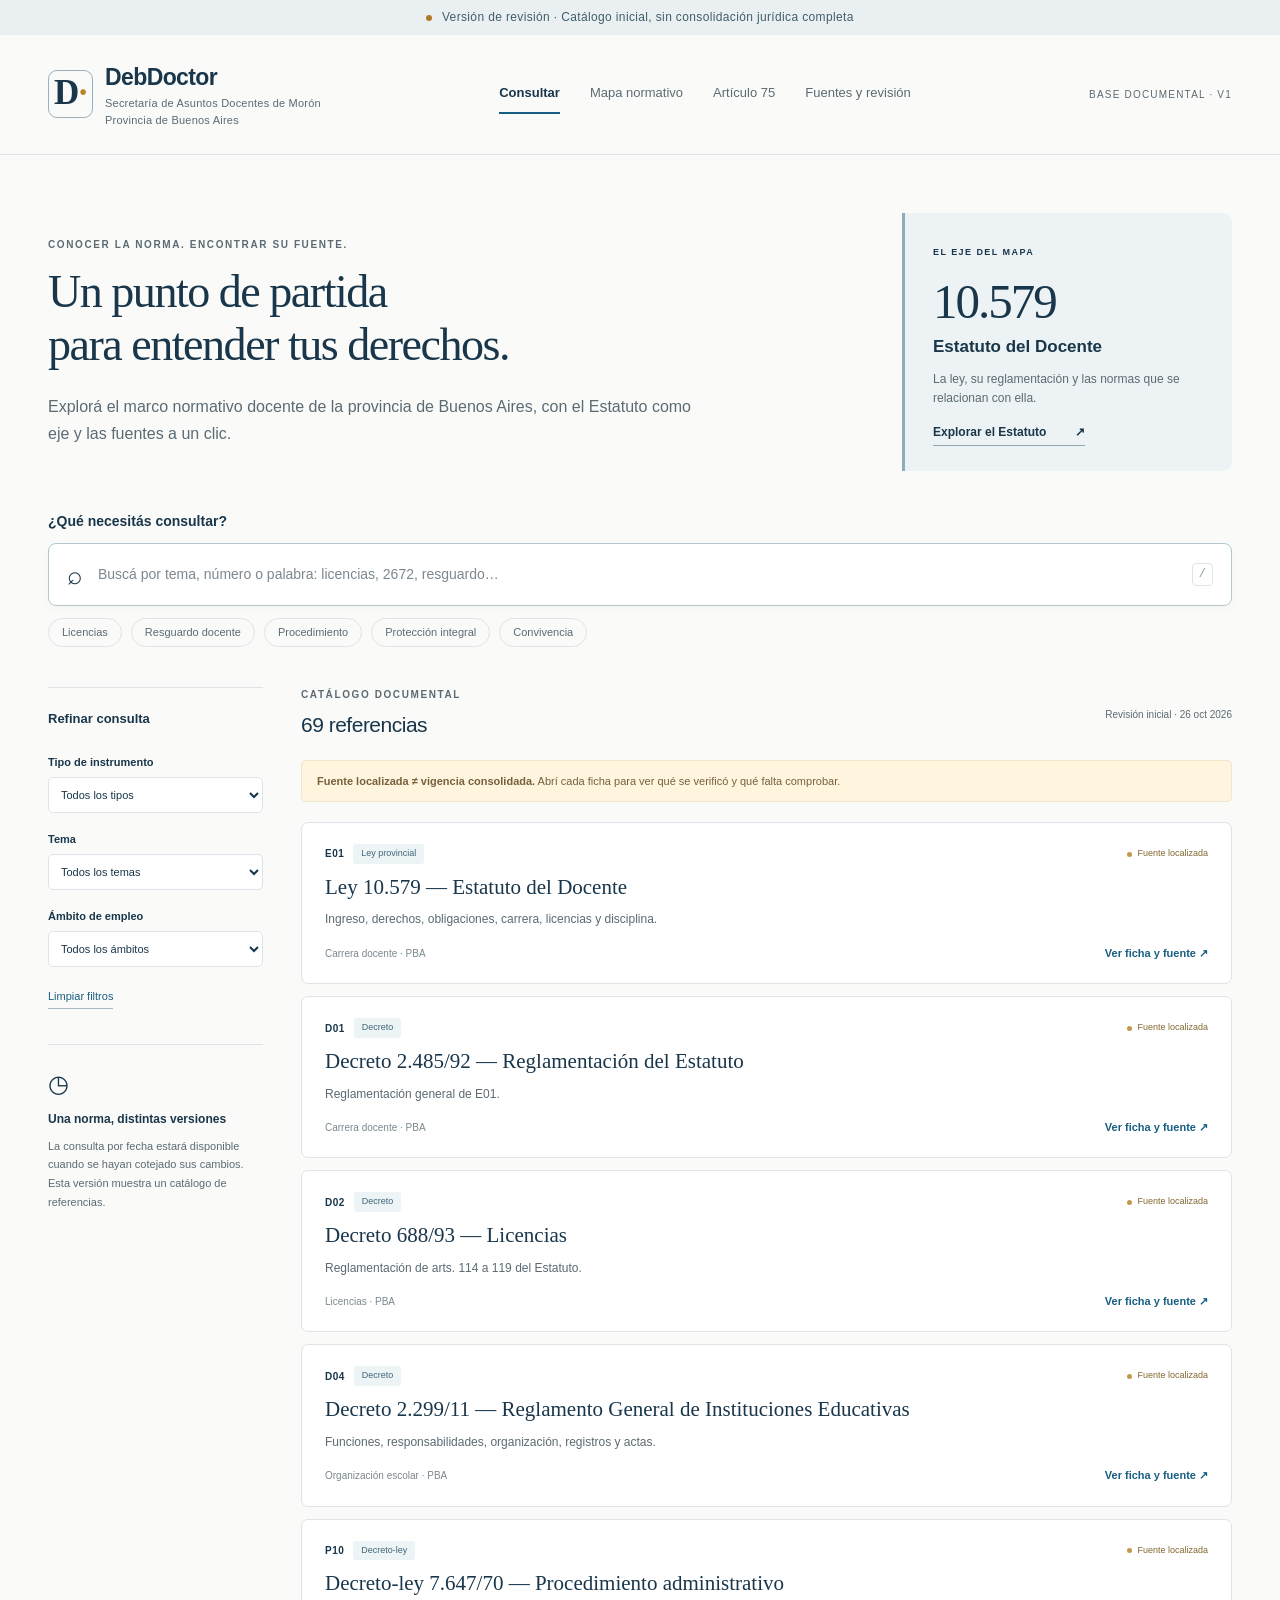
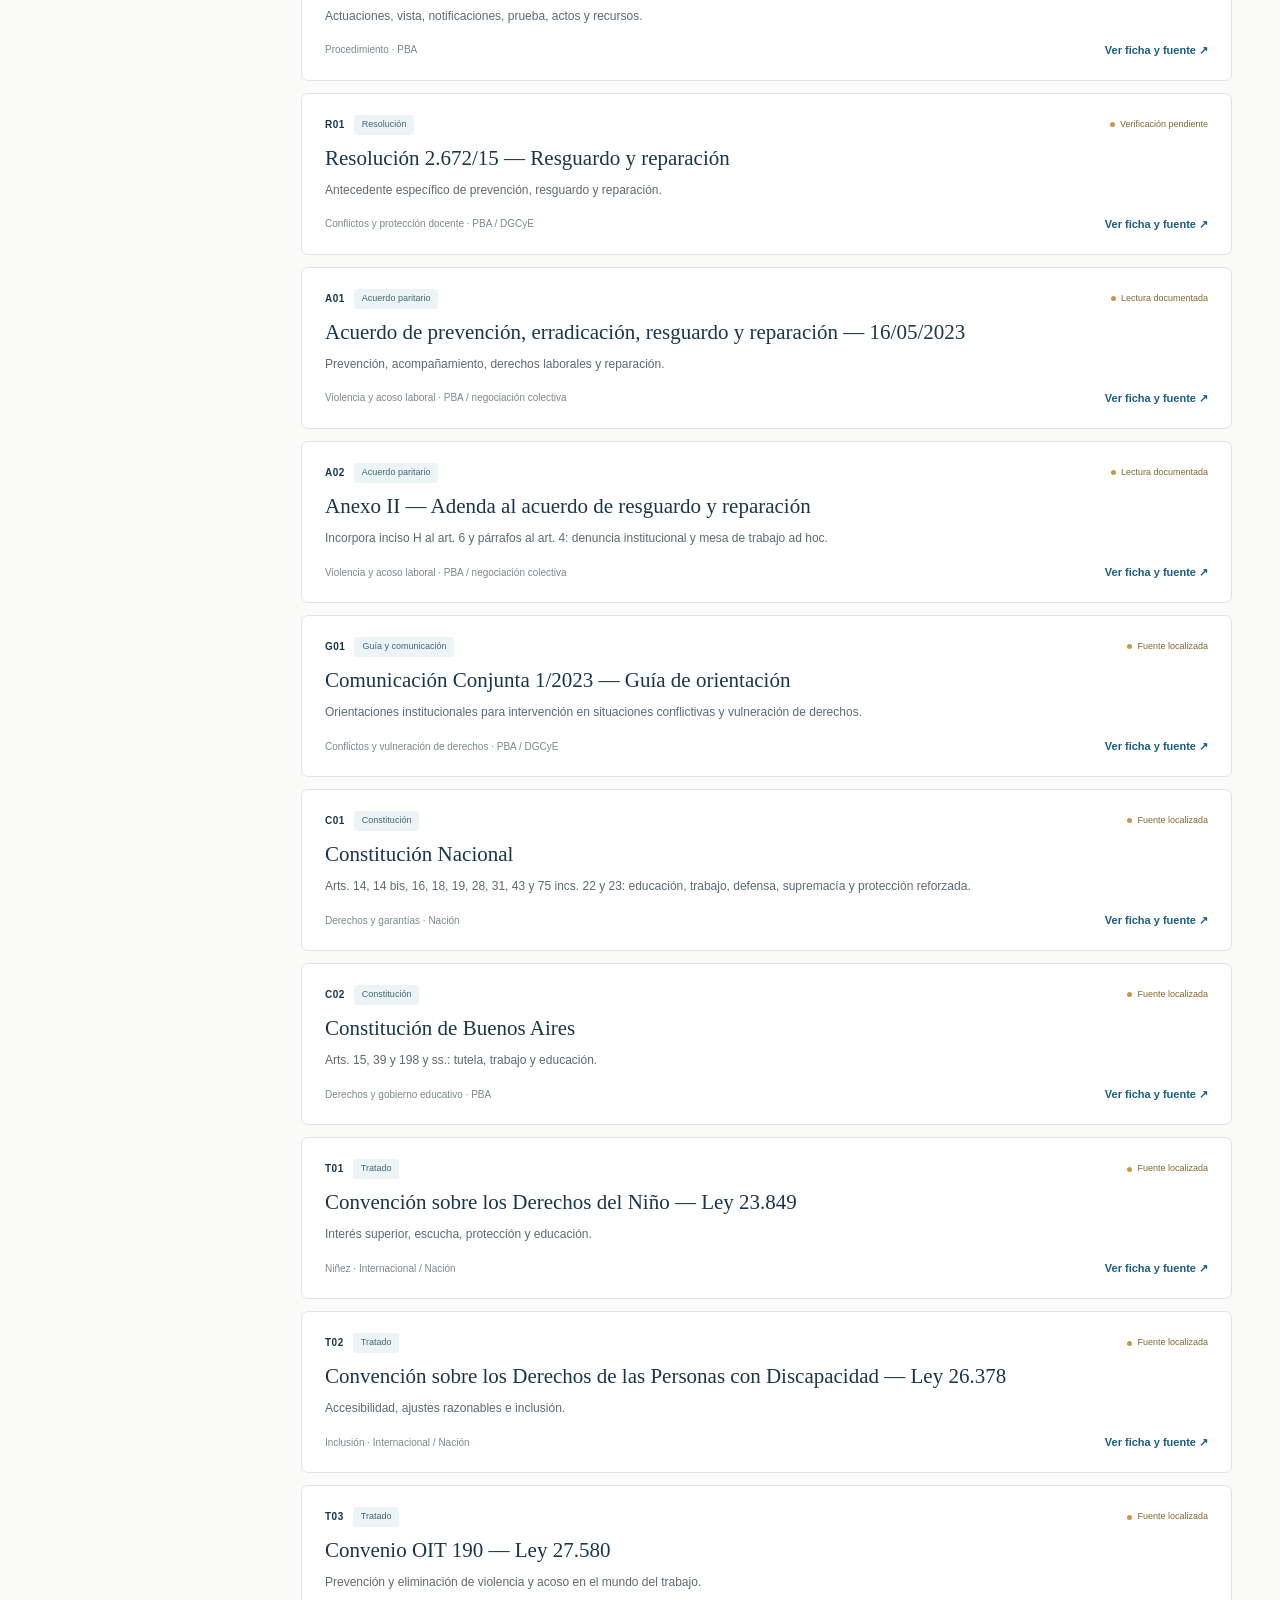
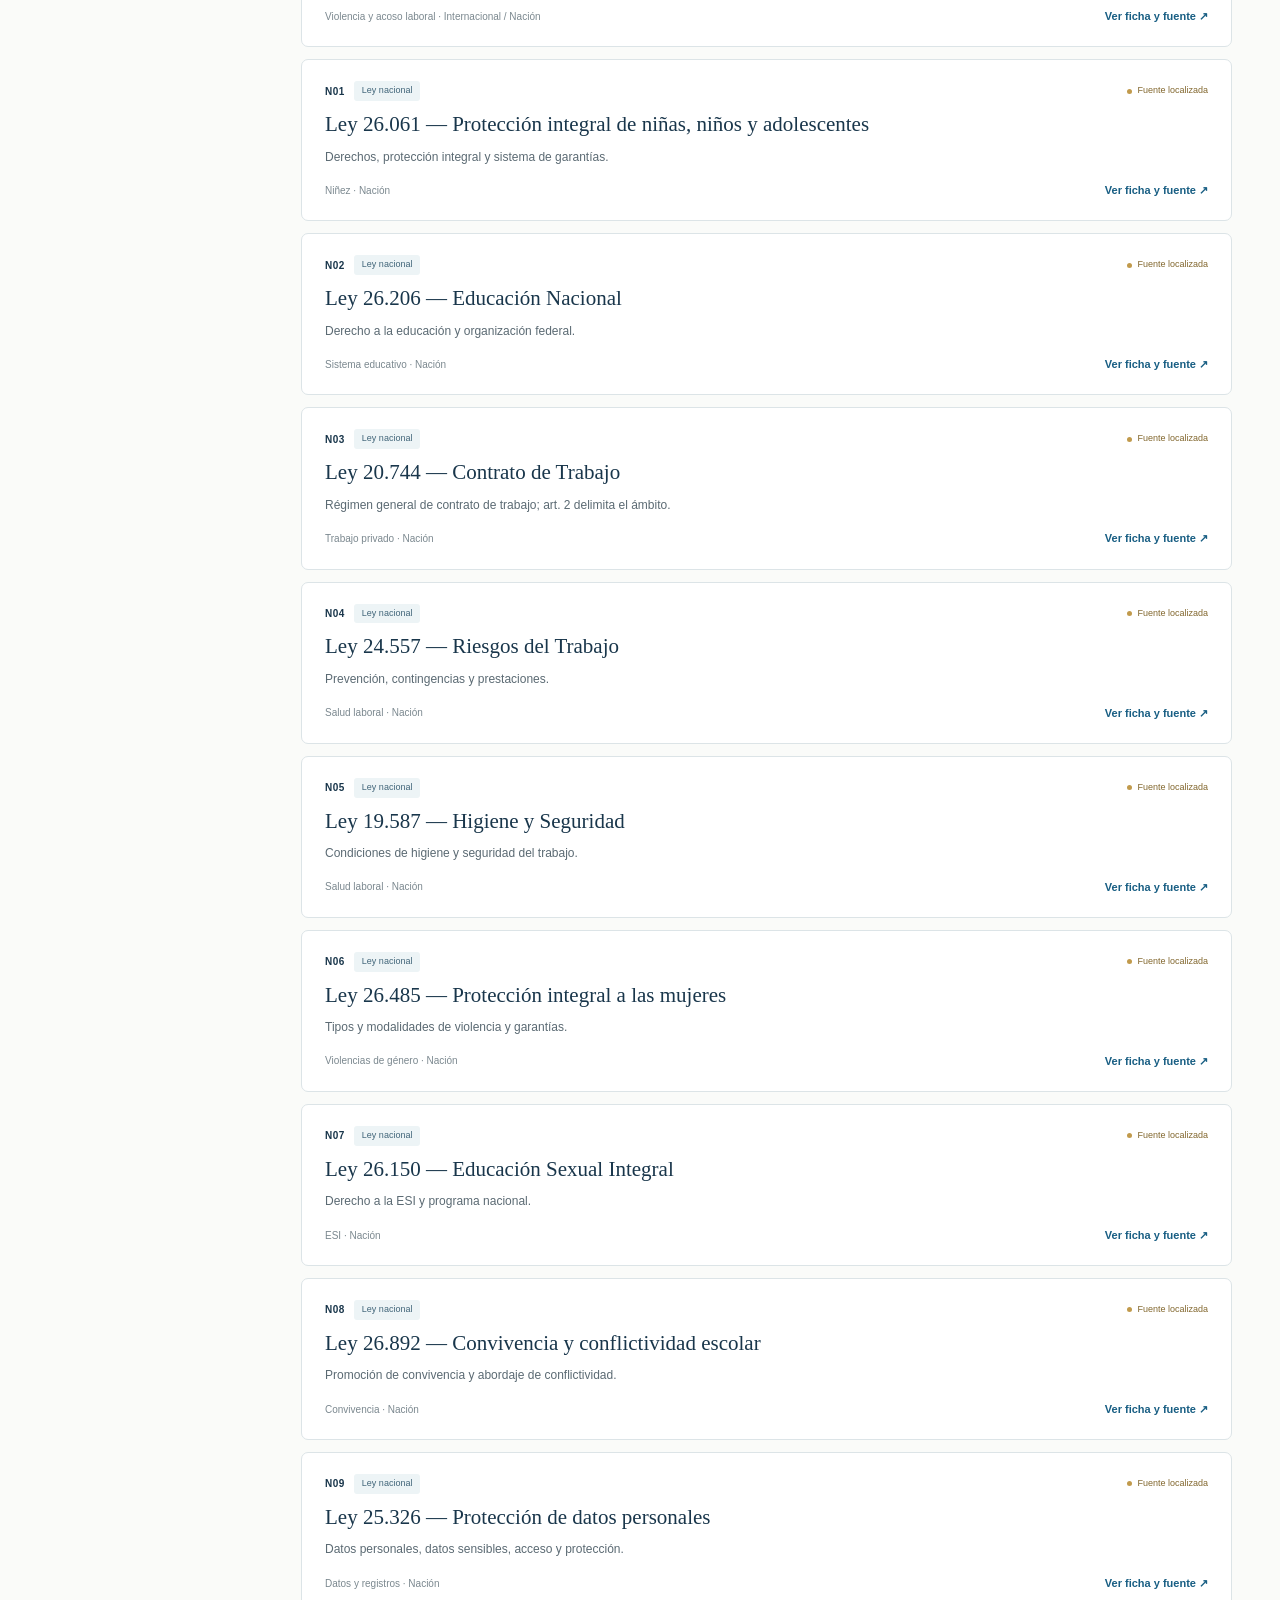
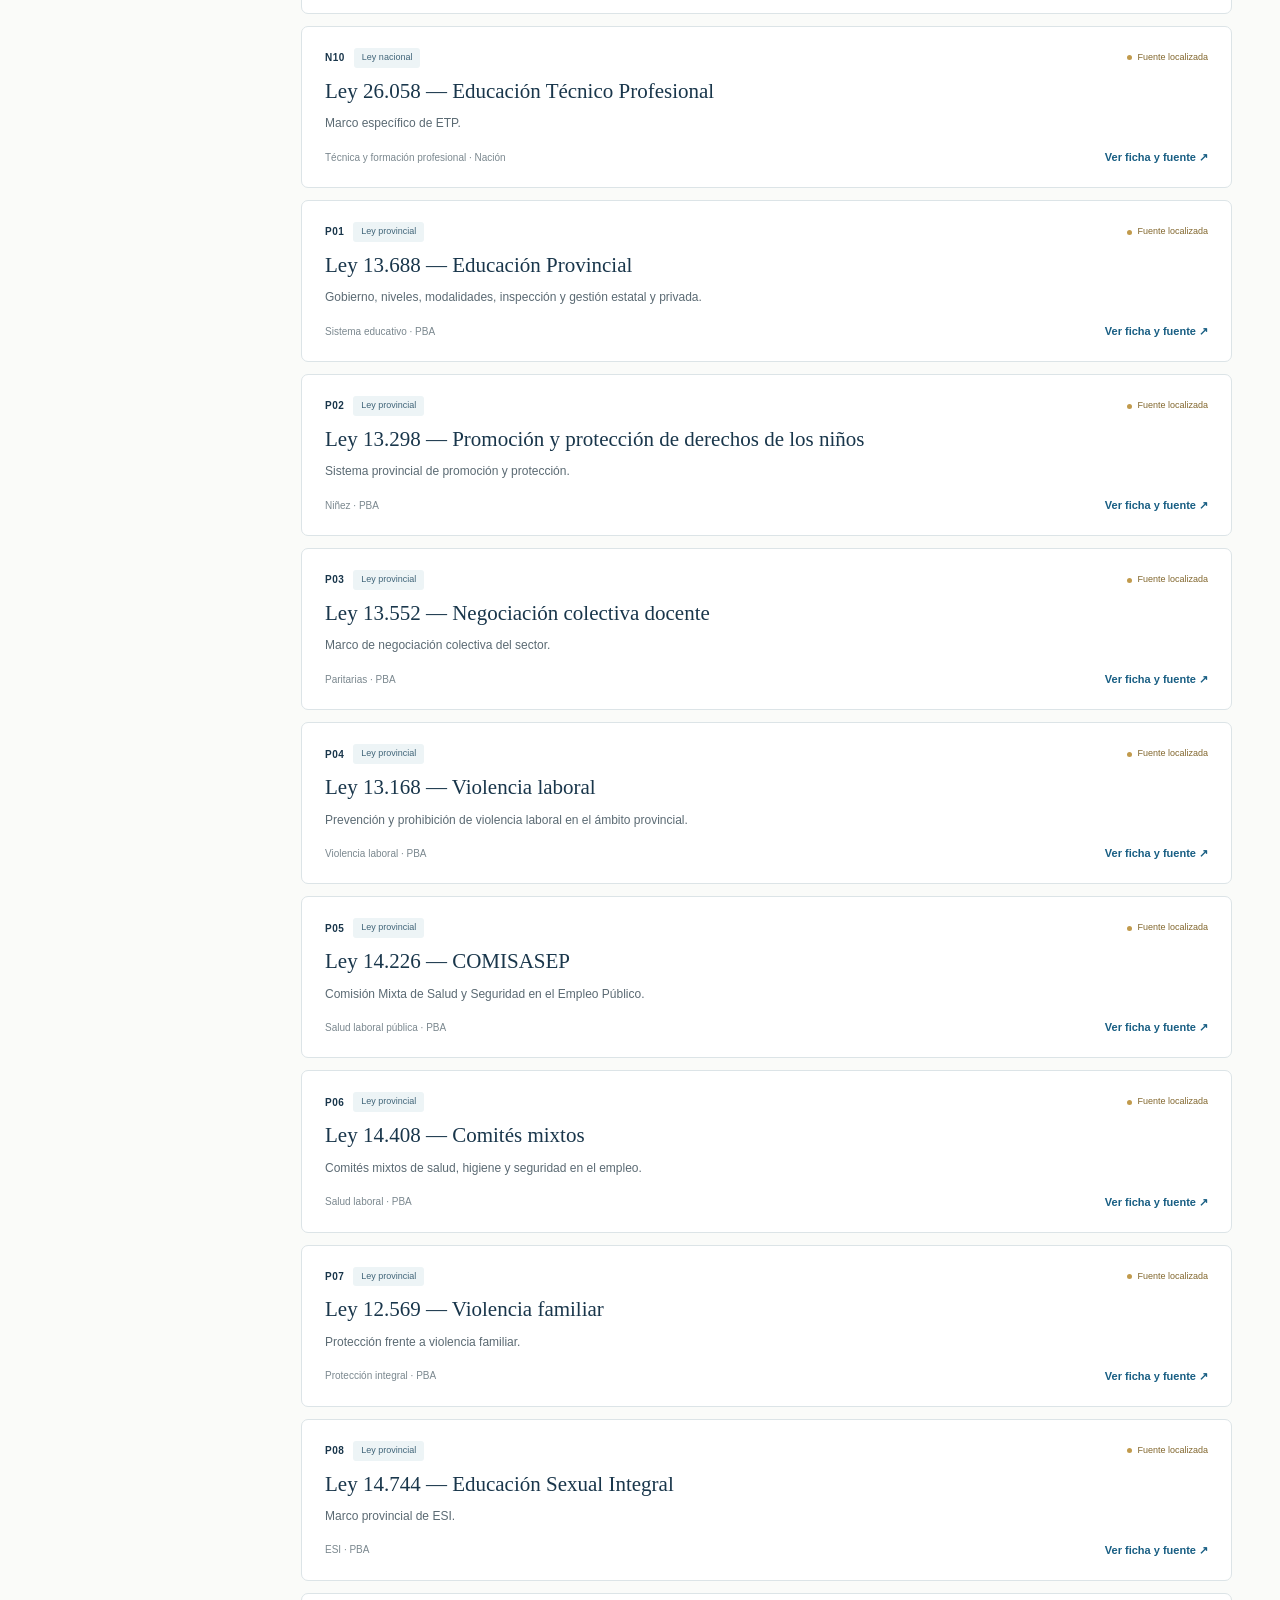
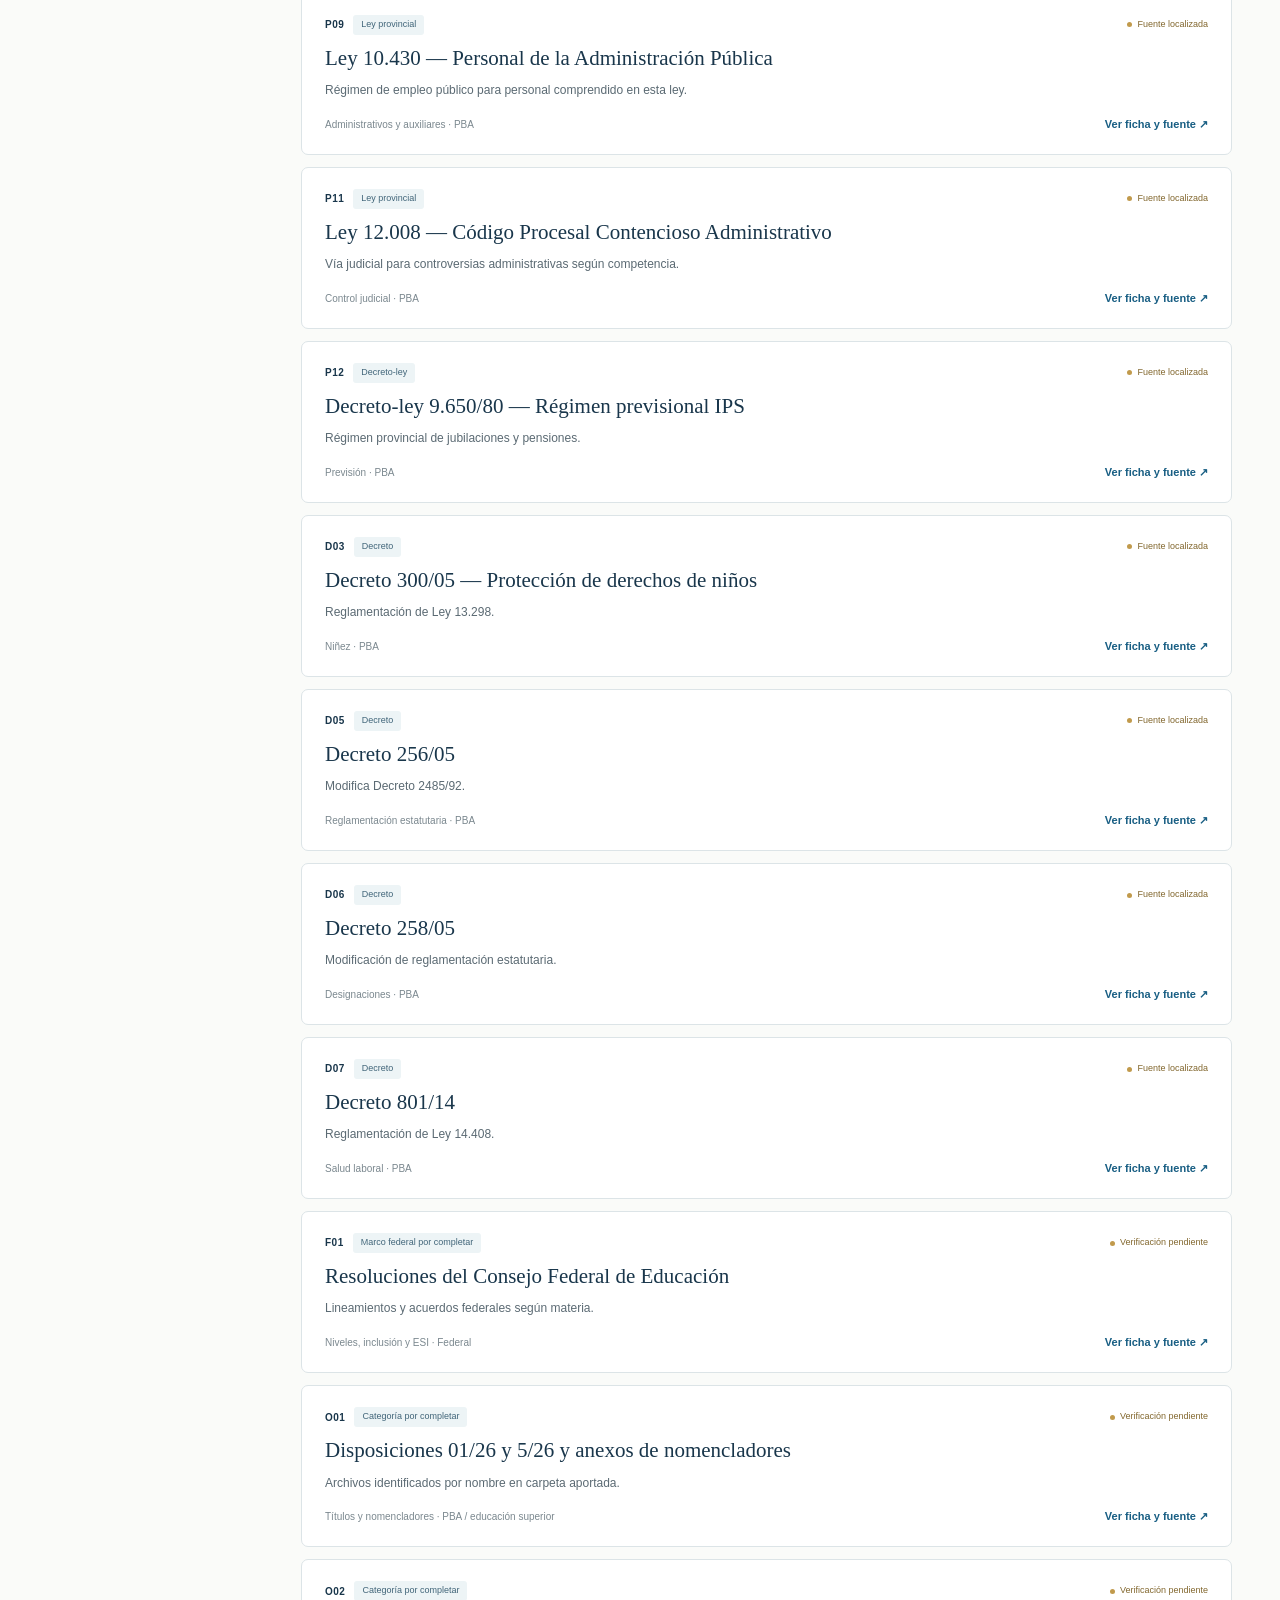
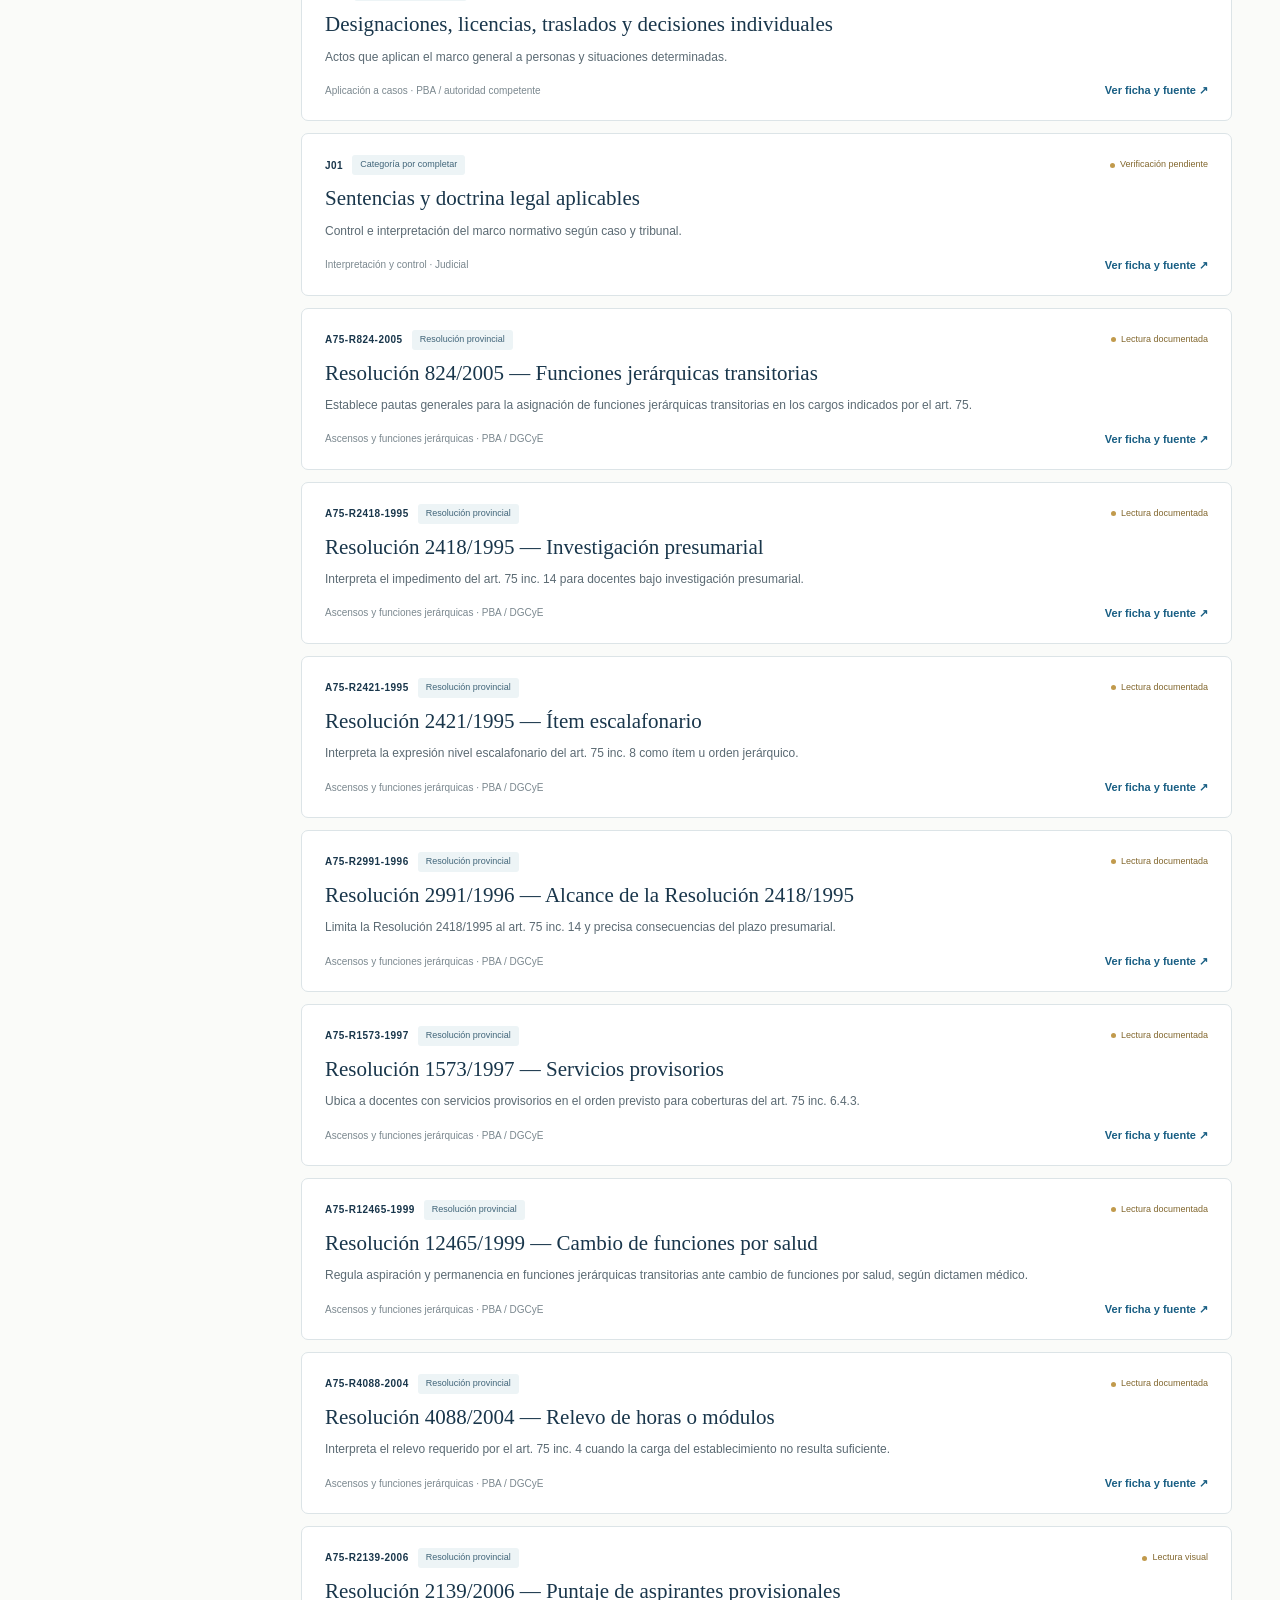
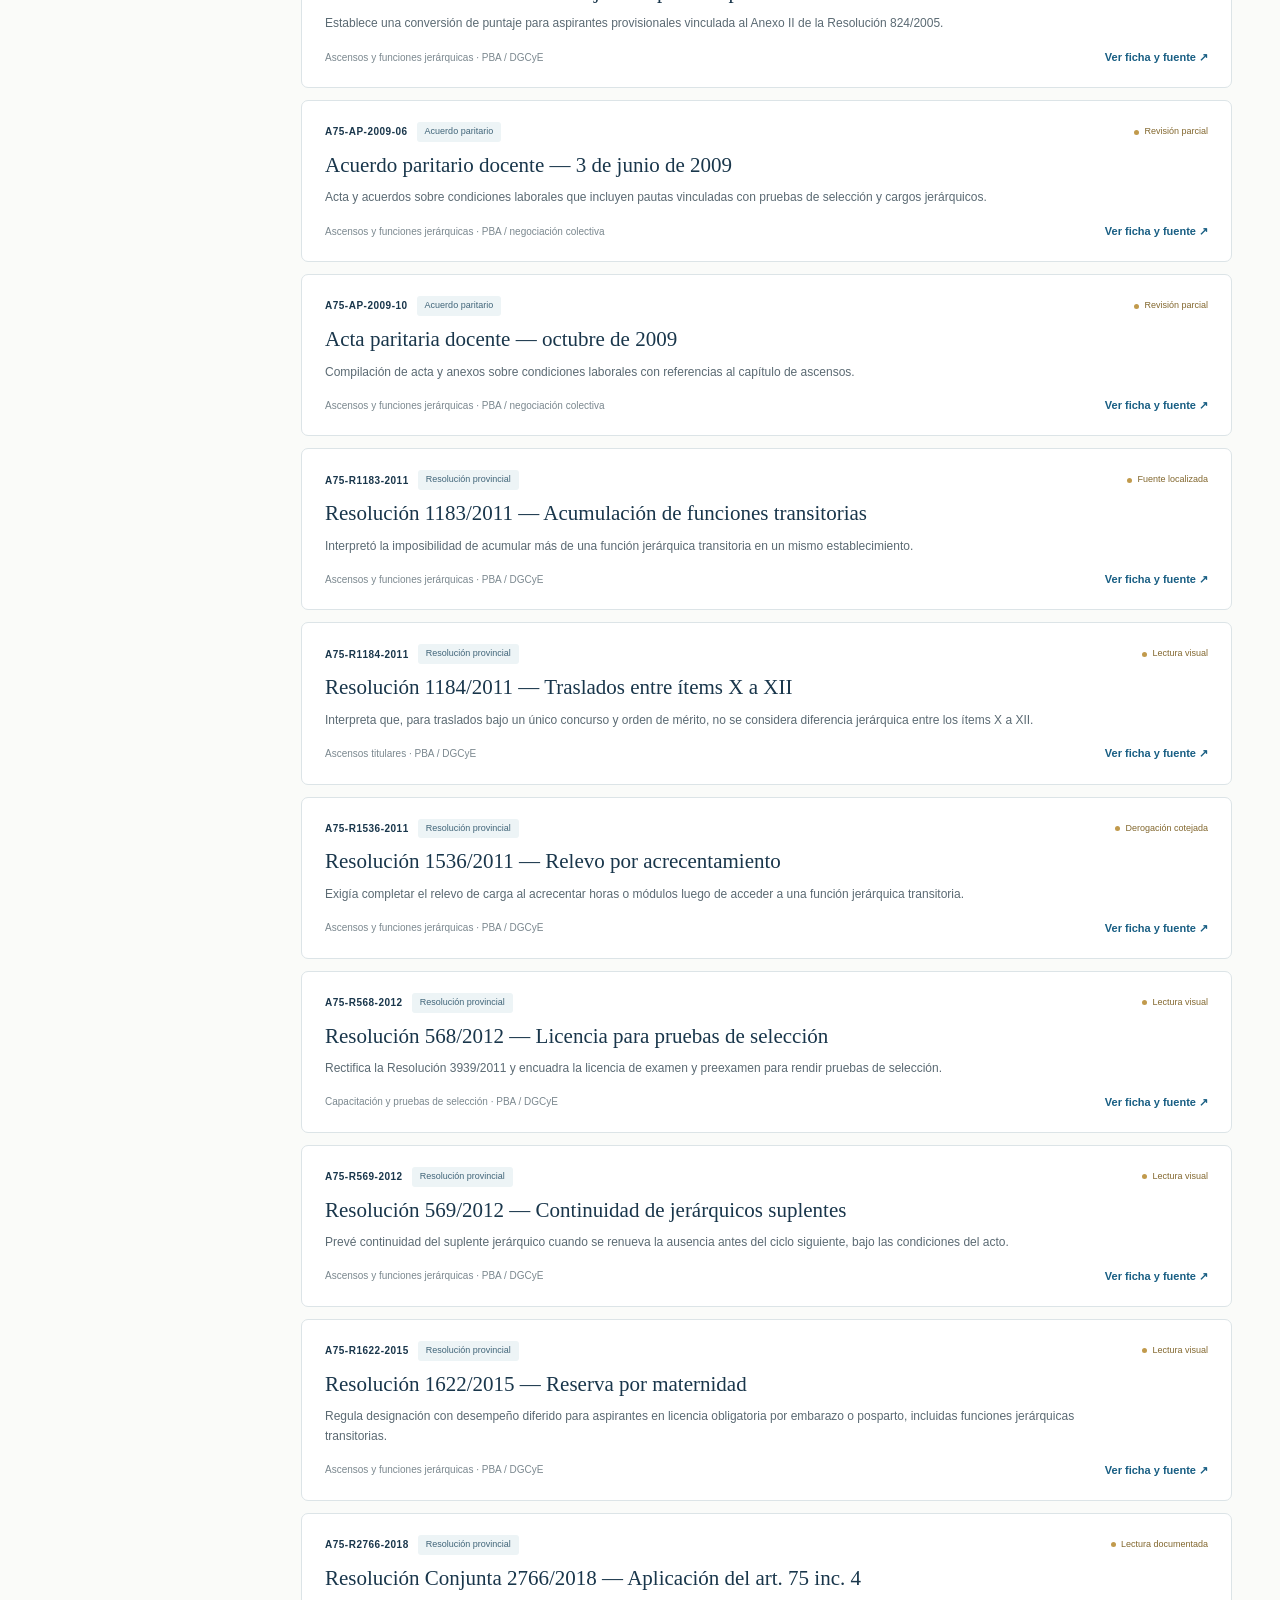
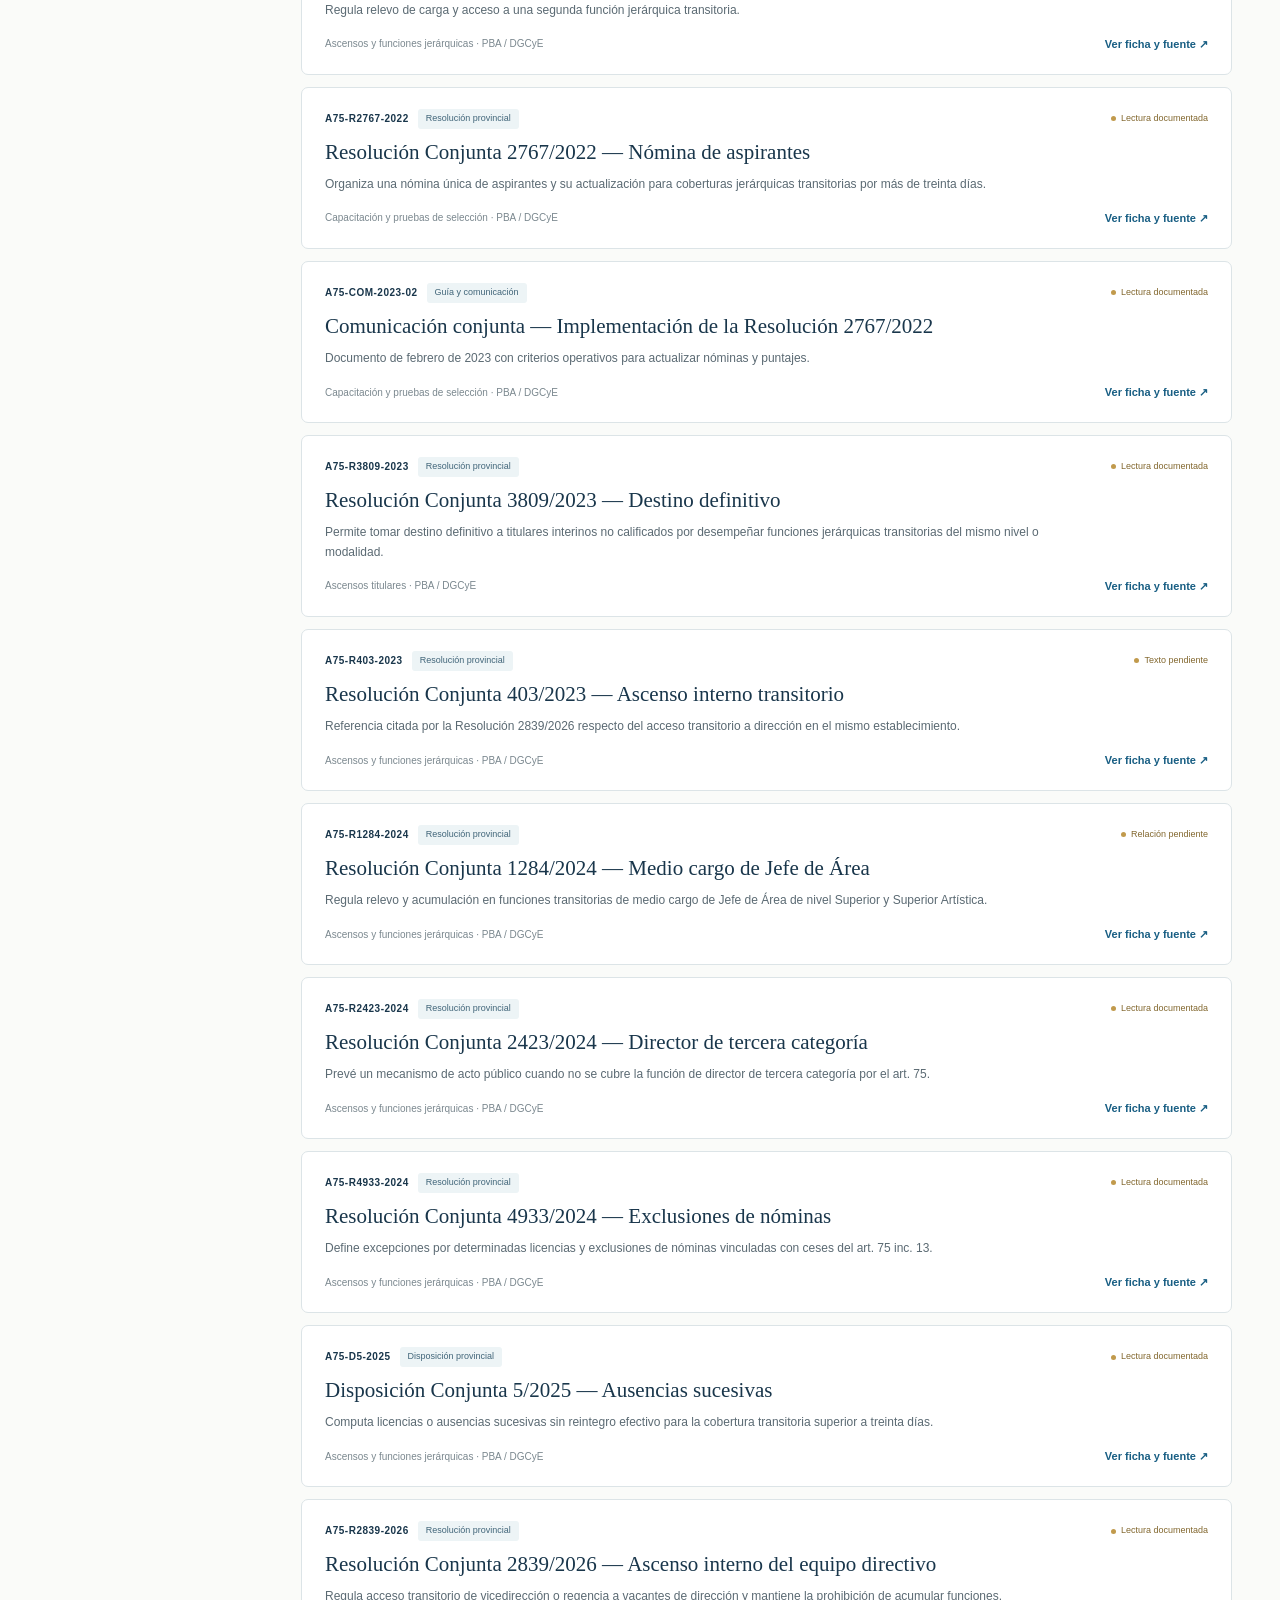
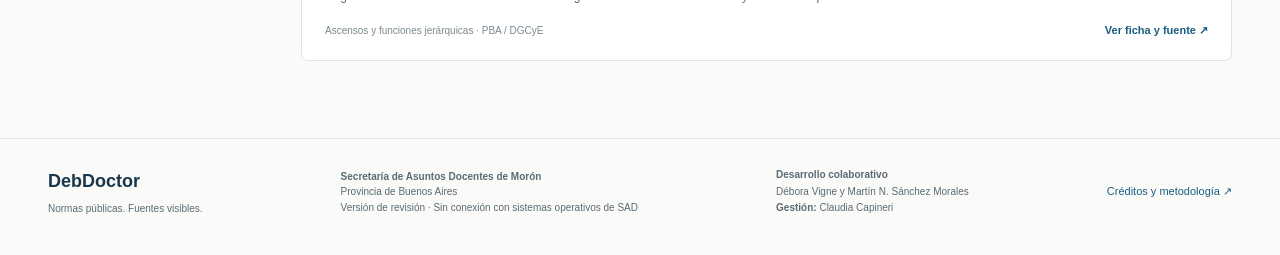
==== commit 129c855b: "Integrar módulo de ascensos del artículo 75 y capacitación" ====
--- a/web/index.html
+++ b/web/index.html
@@ -4,7 +4,7 @@
 <body>
 <a class="skip" href="#main">Ir al contenido</a>
 <div class="review"><span class="dot"></span> Versión de revisión <span class="review-extra">· Catálogo inicial, sin consolidación jurídica completa</span></div>
-<header class="header"><a class="brand" href="#catalogo" aria-label="DebDoctor, inicio"><span class="mark" aria-hidden="true">D<span>·</span></span><span>DebDoctor<small>Secretaría de Asuntos Docentes de Morón<br>Provincia de Buenos Aires</small></span></a><nav aria-label="Navegación principal"><a href="#catalogo" data-page="catalogo" aria-current="page">Consultar</a><a href="#mapa" data-page="mapa">Mapa normativo</a><a href="#metodo" data-page="metodo">Fuentes y revisión</a></nav><span class="edition">BASE DOCUMENTAL · V1</span></header>
+<header class="header"><a class="brand" href="#catalogo" aria-label="DebDoctor, inicio"><span class="mark" aria-hidden="true">D<span>·</span></span><span>DebDoctor<small>Secretaría de Asuntos Docentes de Morón<br>Provincia de Buenos Aires</small></span></a><nav aria-label="Navegación principal"><a href="#catalogo" data-page="catalogo" aria-current="page">Consultar</a><a href="#mapa" data-page="mapa">Mapa normativo</a><a href="ascensos/index.html">Artículo 75</a><a href="#metodo" data-page="metodo">Fuentes y revisión</a></nav><span class="edition">BASE DOCUMENTAL · V1</span></header>
 <main id="main">
 <section id="catalogo" class="page">
  <div class="hero"><div><p class="eyebrow">CONOCER LA NORMA. ENCONTRAR SU FUENTE.</p><h1>Un punto de partida<br>para entender tus derechos.</h1><p class="intro">Explorá el marco normativo docente de la provincia de Buenos Aires, con el Estatuto como eje y las fuentes a un clic.</p></div><aside class="core"><span class="core-label">EL EJE DEL MAPA</span><span class="core-number">10.579</span><h2>Estatuto del Docente</h2><p>La ley, su reglamentación y las normas que se relacionan con ella.</p><button id="core-open" class="text-button">Explorar el Estatuto <span aria-hidden="true">↗</span></button></aside></div>
@@ -35,7 +35,7 @@
   <div class="notice"><strong>Grafo candidato, no catálogo aprobado.</strong> Cada conexión conserva su fuente, evidencia y pendiente. Una línea continua no implica que exista una versión consolidada.</div>
  </section>
 </section>
-<section id="metodo" class="page text-page" hidden><p class="eyebrow">TRAZABILIDAD Y ACCESO</p><h1>Que cada referencia pueda comprobarse.</h1><p class="intro">DebDoctor propone organizar documentos públicos y hacer explícitos sus vínculos, versiones y pendientes de revisión.</p><div class="method-grid"><article><span class="step">01</span><h2>Conservar la fuente</h2><p>Registrar origen, enlace, fecha de consulta y huella del documento. Un archivo no es lo mismo que una norma.</p></article><article><span class="step">02</span><h2>Cotejar el contenido</h2><p>Identificar organismo, número, año, artículos y anexos. Localizar una ficha no equivale a validar todo su contenido.</p></article><article><span class="step">03</span><h2>Relacionar los cambios</h2><p>Distinguir qué modifica, sustituye, deroga, reglamenta o complementa a otra norma.</p></article><article><span class="step">04</span><h2>Reconstruir versiones</h2><p>Conservar redacciones y fechas de aplicación. Las consultas históricas requieren esa revisión previa.</p></article></div><div class="method-bottom"><h2>Alcance de este prototipo</h2><p>43 fichas iniciales: normas, instrumentos y categorías pendientes de completar. Los textos descriptivos son síntesis de trabajo. No se ofrece todavía un texto consolidado oficial ni respuestas automáticas sobre casos individuales.</p><h2>Fuentes de referencia</h2><p>ABC / DGCyE, Normas GBA y Argentina.gob.ar. La carpeta aportada de nomencladores figura como antecedente documental; sus archivos no fueron auditados integralmente.</p><h2>Acceso y privacidad</h2><p>Este prototipo contiene referencias normativas. No recibe denuncias, expedientes, legajos ni datos personales. No utiliza analítica ni formularios de recolección.</p><h2>Créditos</h2><p><strong>Desarrollo colaborativo:</strong> Débora Vigne y Martín N. Sánchez Morales.<br><strong>Gestión:</strong> Claudia Capineri.</p><p class="credit-note">La atribución reconoce la participación en el proyecto y no implica aprobación jurídica automática de las normas, relaciones o conclusiones documentales.</p><h2>Una iniciativa en preparación</h2><p>Proyecto en desarrollo para SAD Morón Sistemas. Esta versión no se presenta como sitio institucional oficial ni como asesoramiento jurídico individual.</p></div></section>
+<section id="metodo" class="page text-page" hidden><p class="eyebrow">TRAZABILIDAD Y ACCESO</p><h1>Que cada referencia pueda comprobarse.</h1><p class="intro">DebDoctor propone organizar documentos públicos y hacer explícitos sus vínculos, versiones y pendientes de revisión.</p><div class="method-grid"><article><span class="step">01</span><h2>Conservar la fuente</h2><p>Registrar origen, enlace, fecha de consulta y huella del documento. Un archivo no es lo mismo que una norma.</p></article><article><span class="step">02</span><h2>Cotejar el contenido</h2><p>Identificar organismo, número, año, artículos y anexos. Localizar una ficha no equivale a validar todo su contenido.</p></article><article><span class="step">03</span><h2>Relacionar los cambios</h2><p>Distinguir qué modifica, sustituye, deroga, reglamenta o complementa a otra norma.</p></article><article><span class="step">04</span><h2>Reconstruir versiones</h2><p>Conservar redacciones y fechas de aplicación. Las consultas históricas requieren esa revisión previa.</p></article></div><div class="method-bottom"><h2>Alcance de este prototipo</h2><p>69 fichas: el catálogo inicial y un módulo candidato del artículo 75, con pendientes de cotejo. Los textos descriptivos son síntesis de trabajo. No se ofrece todavía un texto consolidado oficial ni respuestas automáticas sobre casos individuales.</p><h2>Fuentes de referencia</h2><p>ABC / DGCyE, Normas GBA y Argentina.gob.ar. La carpeta aportada de nomencladores figura como antecedente documental; sus archivos no fueron auditados integralmente.</p><h2>Acceso y privacidad</h2><p>Este prototipo contiene referencias normativas. No recibe denuncias, expedientes, legajos ni datos personales. No utiliza analítica ni formularios de recolección.</p><h2>Créditos</h2><p><strong>Desarrollo colaborativo:</strong> Débora Vigne y Martín N. Sánchez Morales.<br><strong>Gestión:</strong> Claudia Capineri.</p><p class="credit-note">La atribución reconoce la participación en el proyecto y no implica aprobación jurídica automática de las normas, relaciones o conclusiones documentales.</p><h2>Una iniciativa en preparación</h2><p>Proyecto en desarrollo para SAD Morón Sistemas. Esta versión no se presenta como sitio institucional oficial ni como asesoramiento jurídico individual.</p></div></section>
 </main>
 <footer><a class="footer-brand" href="#catalogo">DebDoctor<span>Normas públicas. Fuentes visibles.</span></a><p><strong>Secretaría de Asuntos Docentes de Morón</strong><br>Provincia de Buenos Aires<br>Versión de revisión · Sin conexión con sistemas operativos de SAD</p><p class="footer-credits"><strong>Desarrollo colaborativo</strong><br>Débora Vigne y Martín N. Sánchez Morales<br><strong>Gestión:</strong> Claudia Capineri</p><a href="#metodo">Créditos y metodología ↗</a></footer>
 <dialog id="detail" aria-labelledby="detail-title"><div class="dialog-top"><span id="detail-id"></span><button id="close-detail" aria-label="Cerrar ficha">✕</button></div><div id="detail-content"></div></dialog>
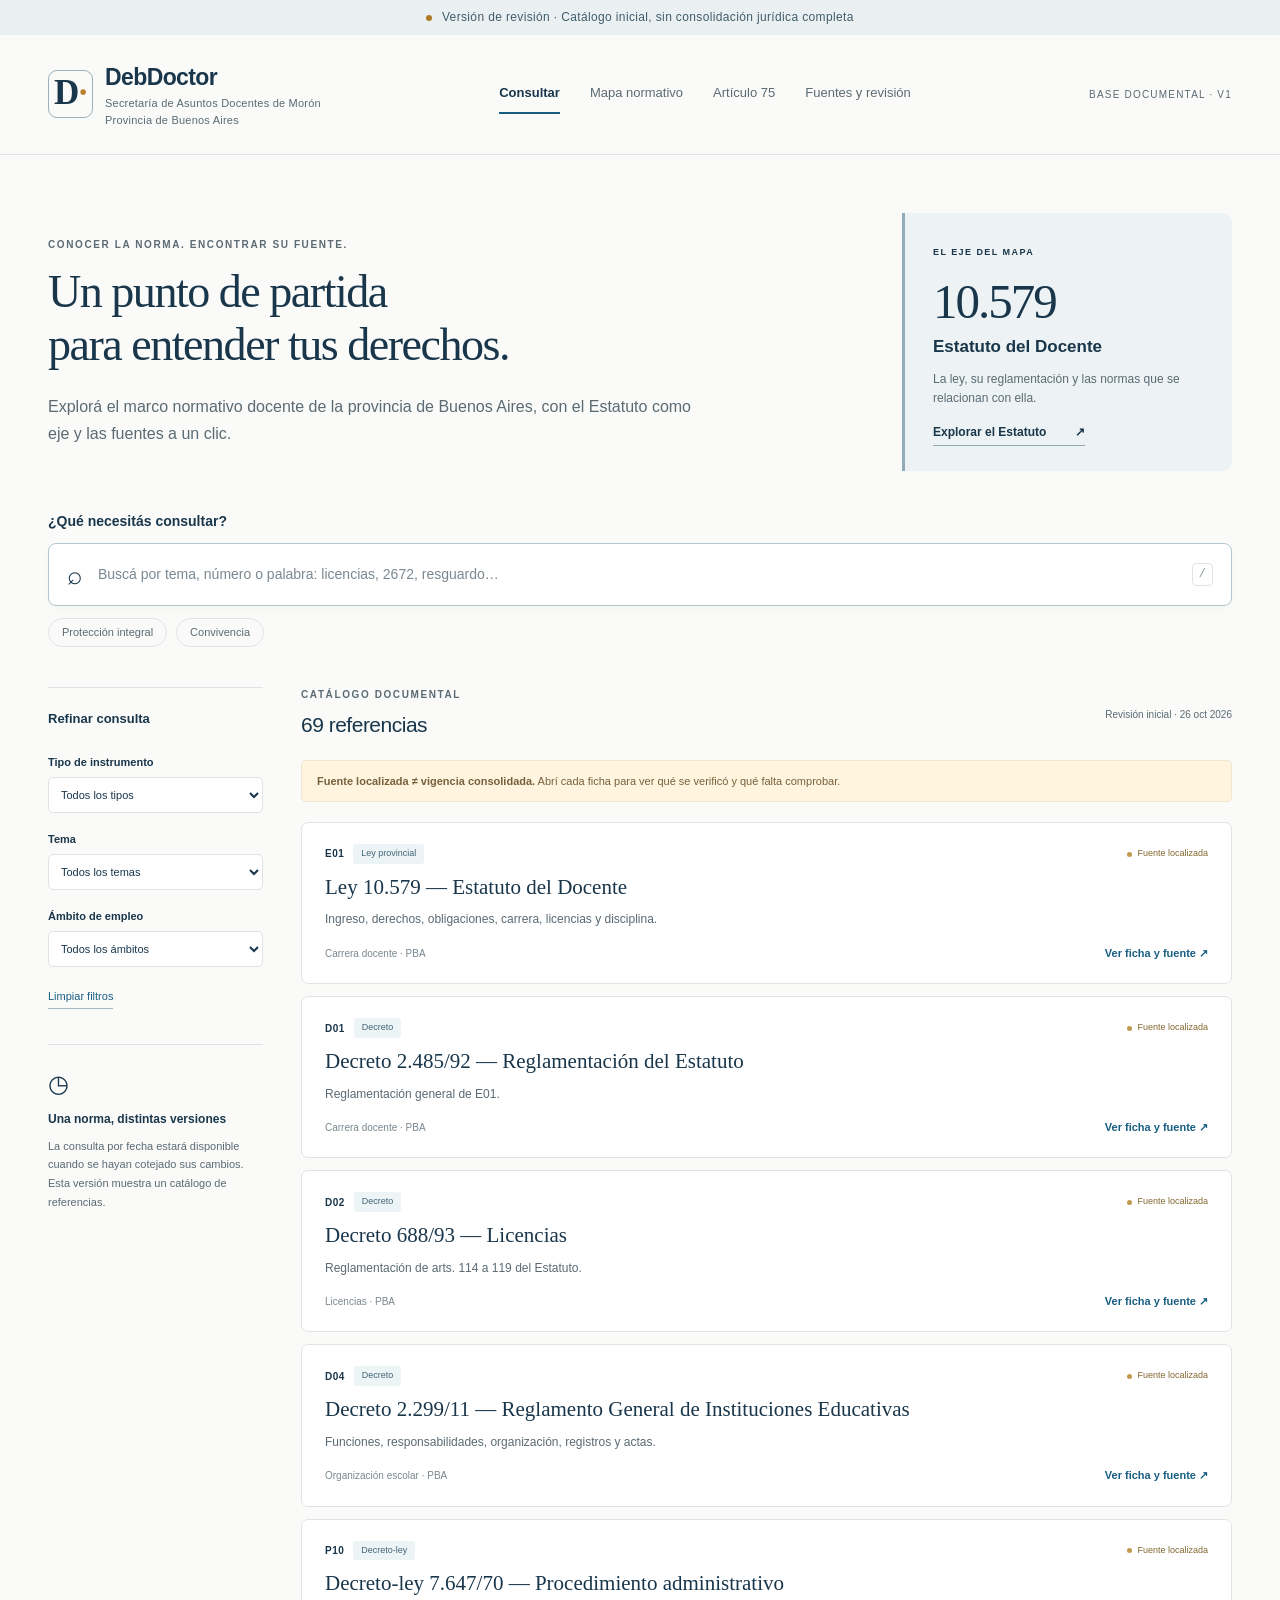
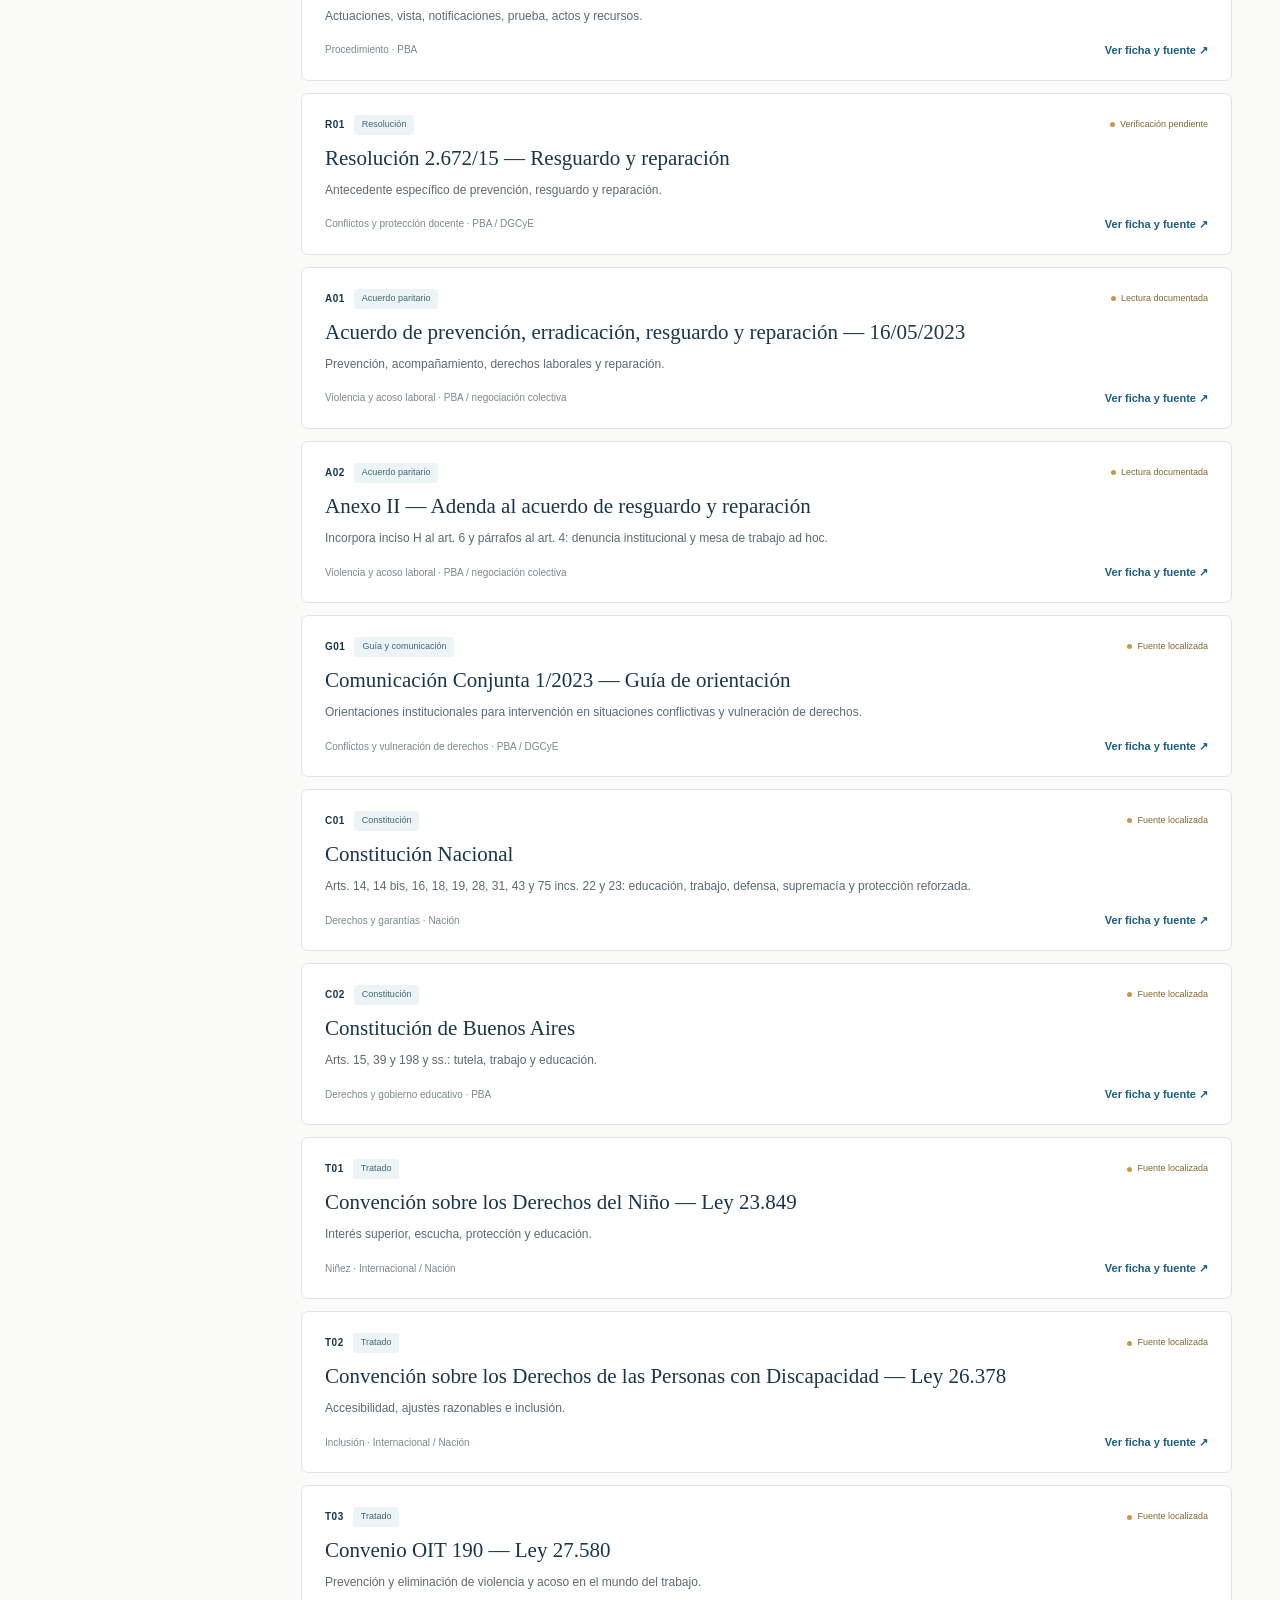
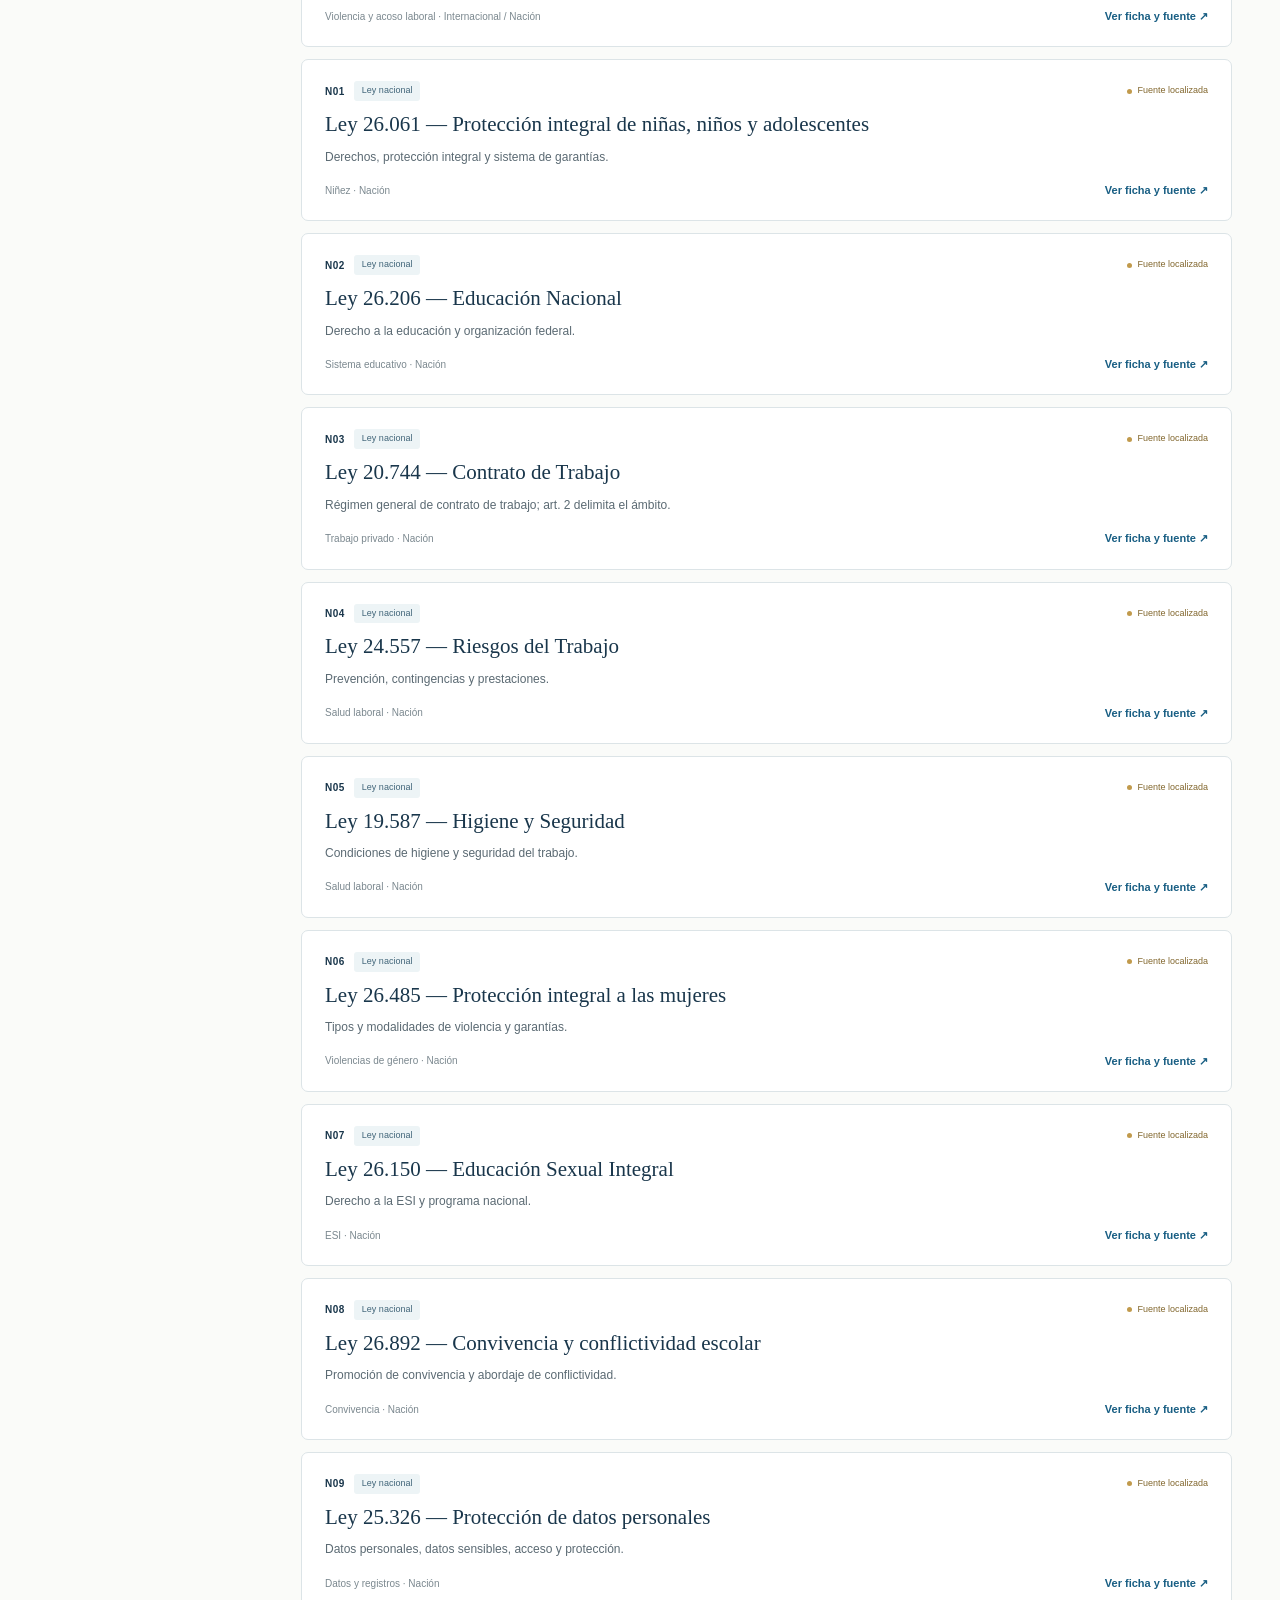
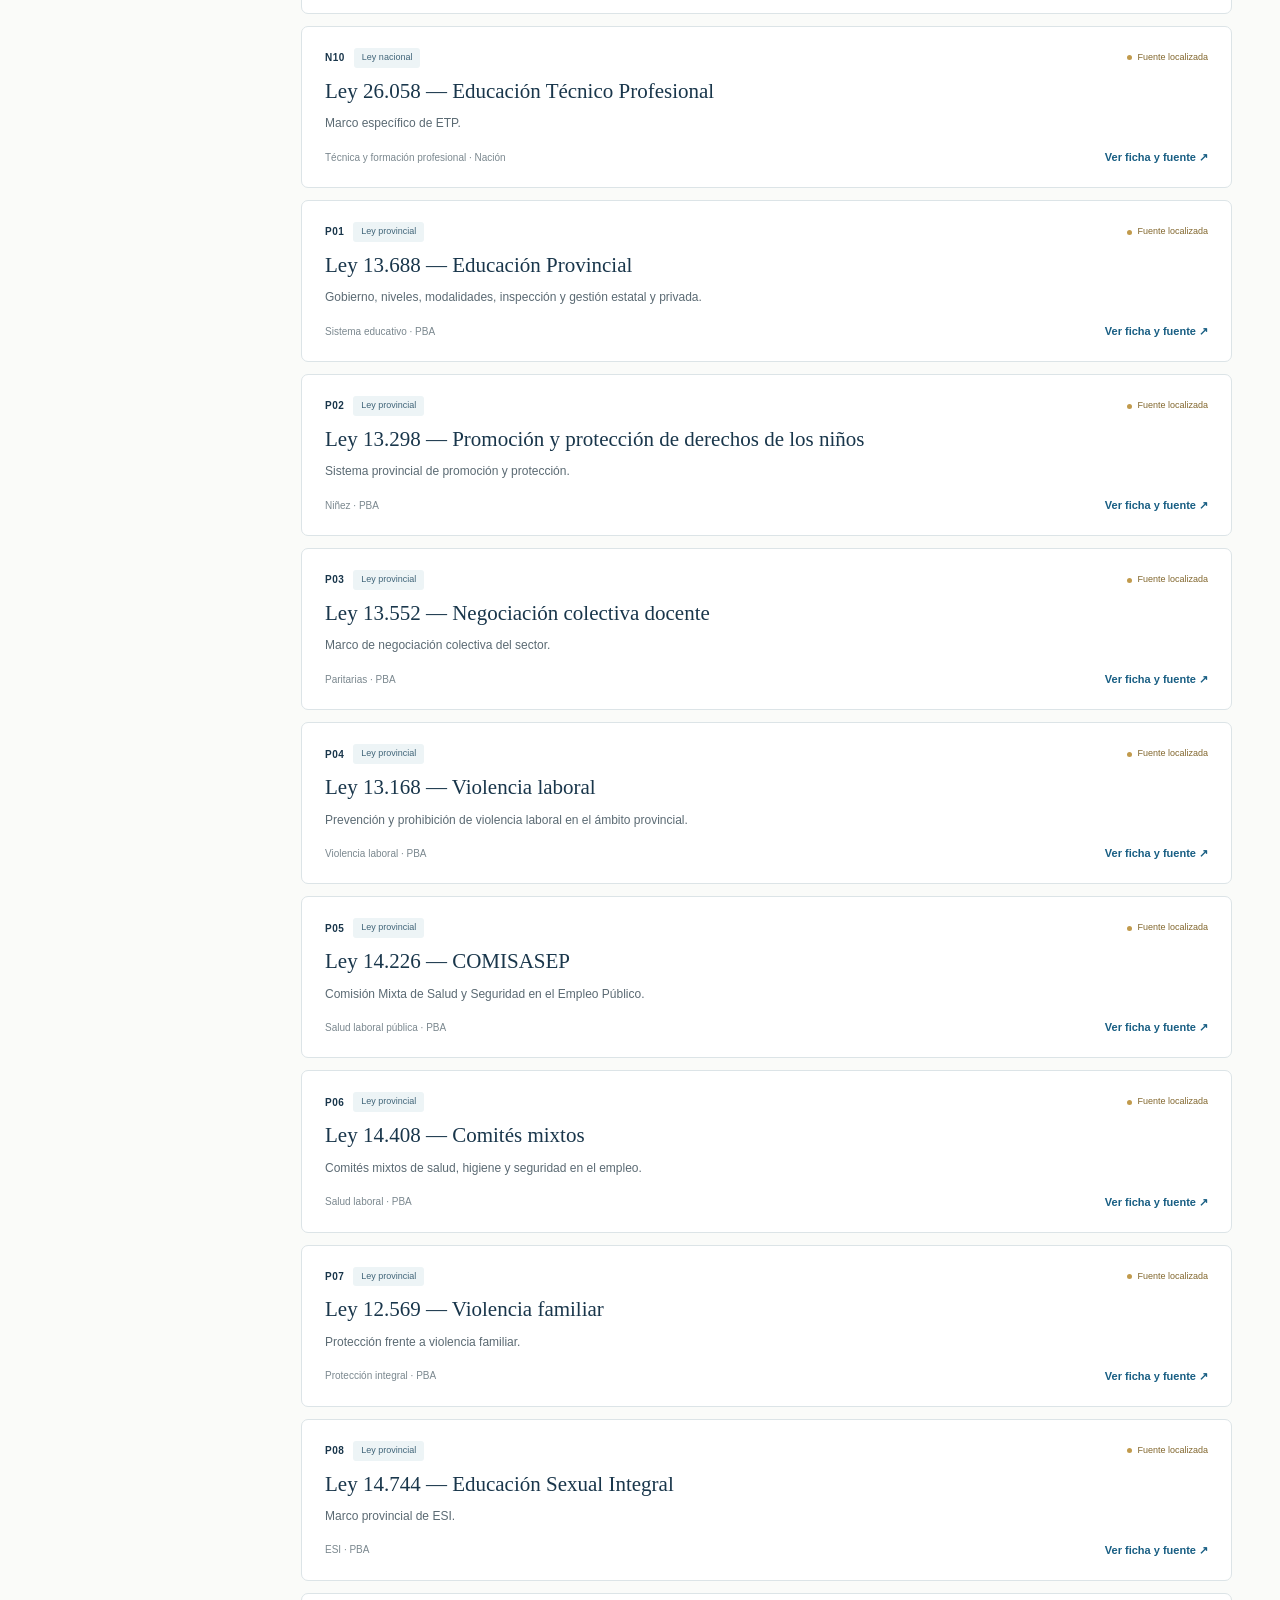
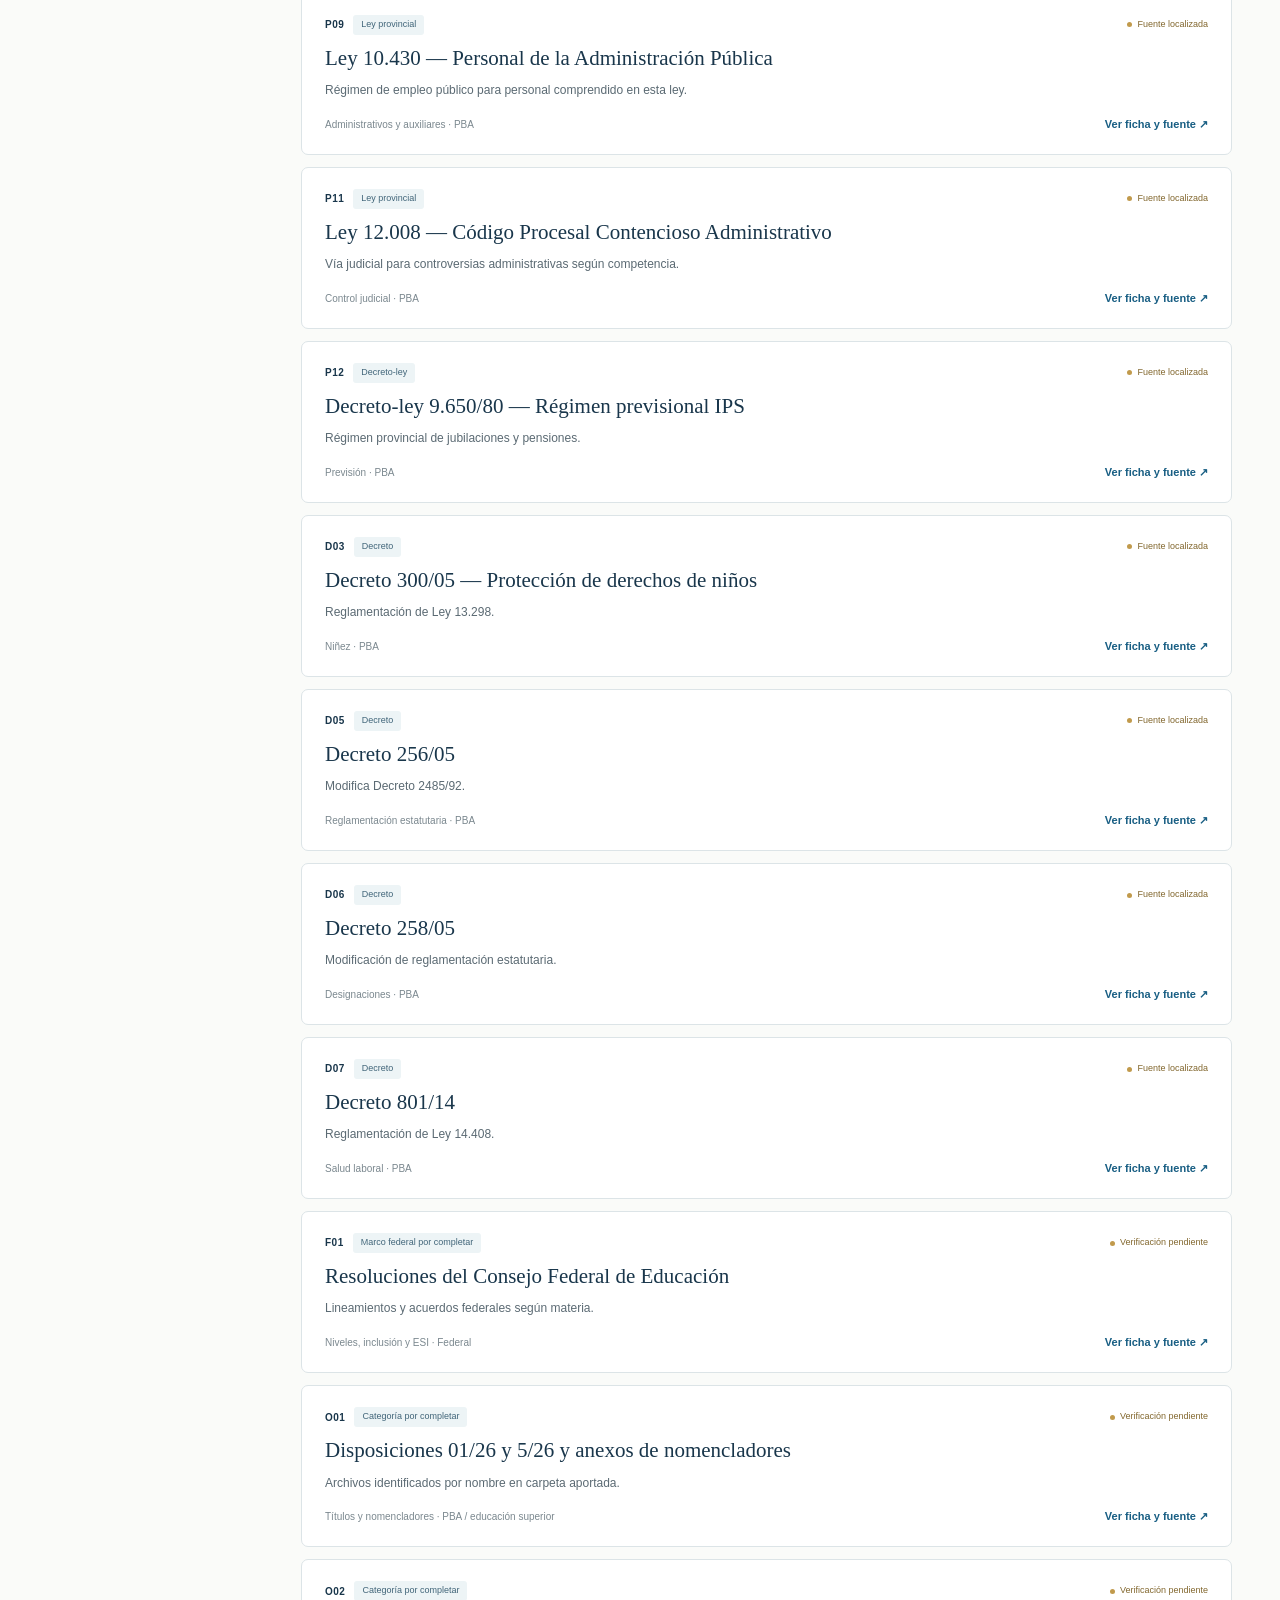
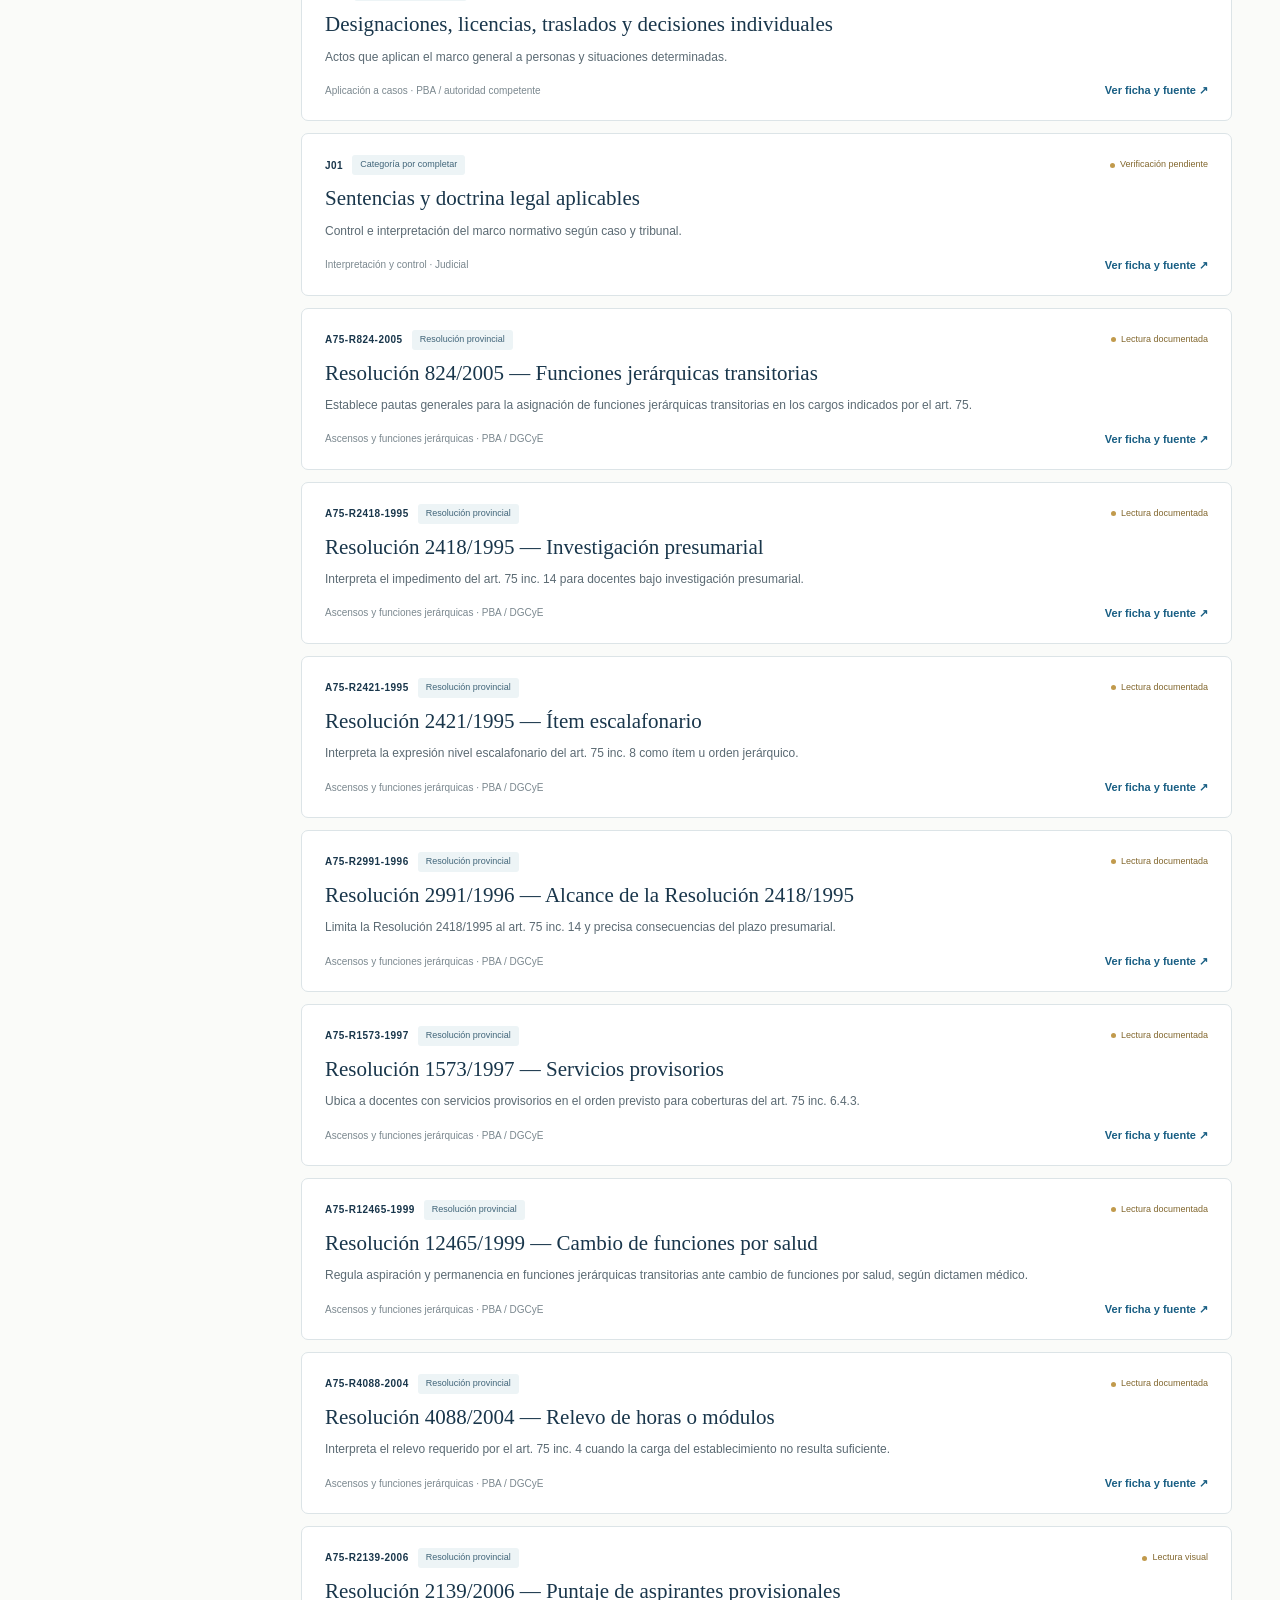
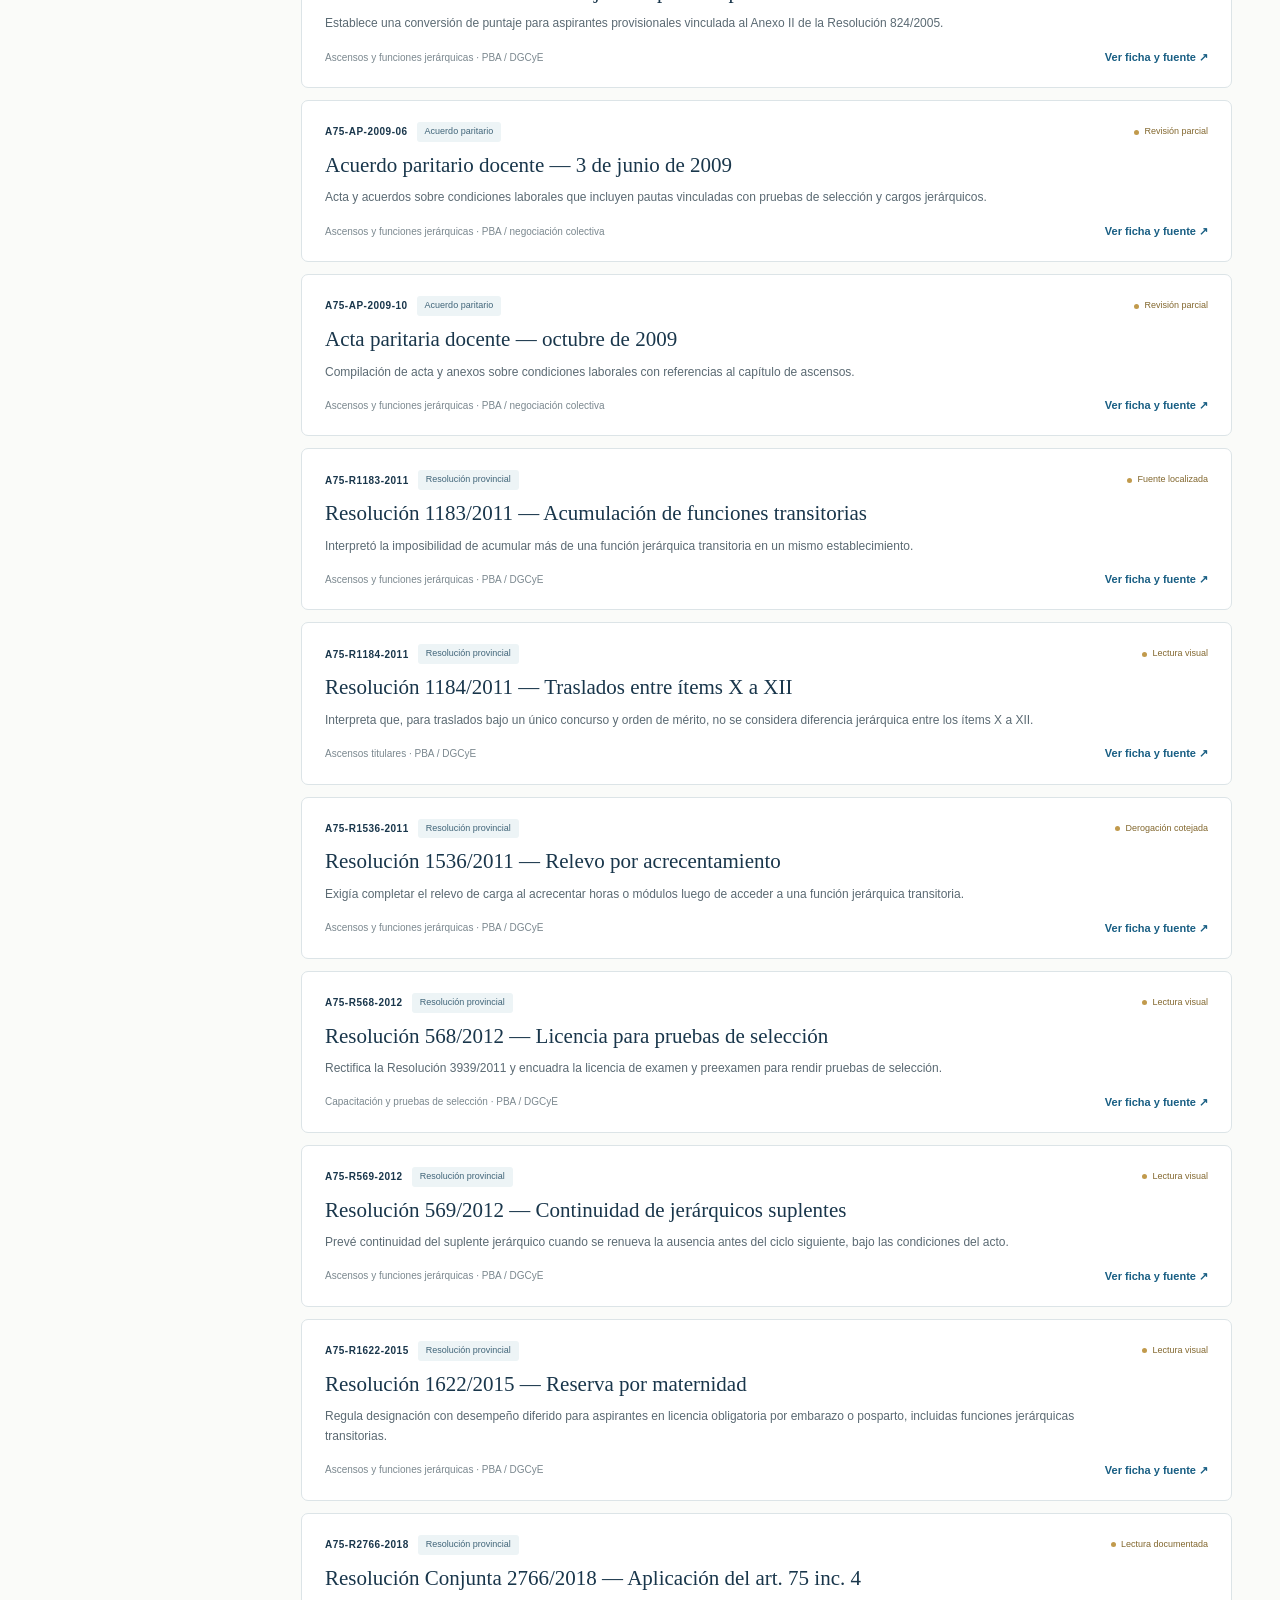
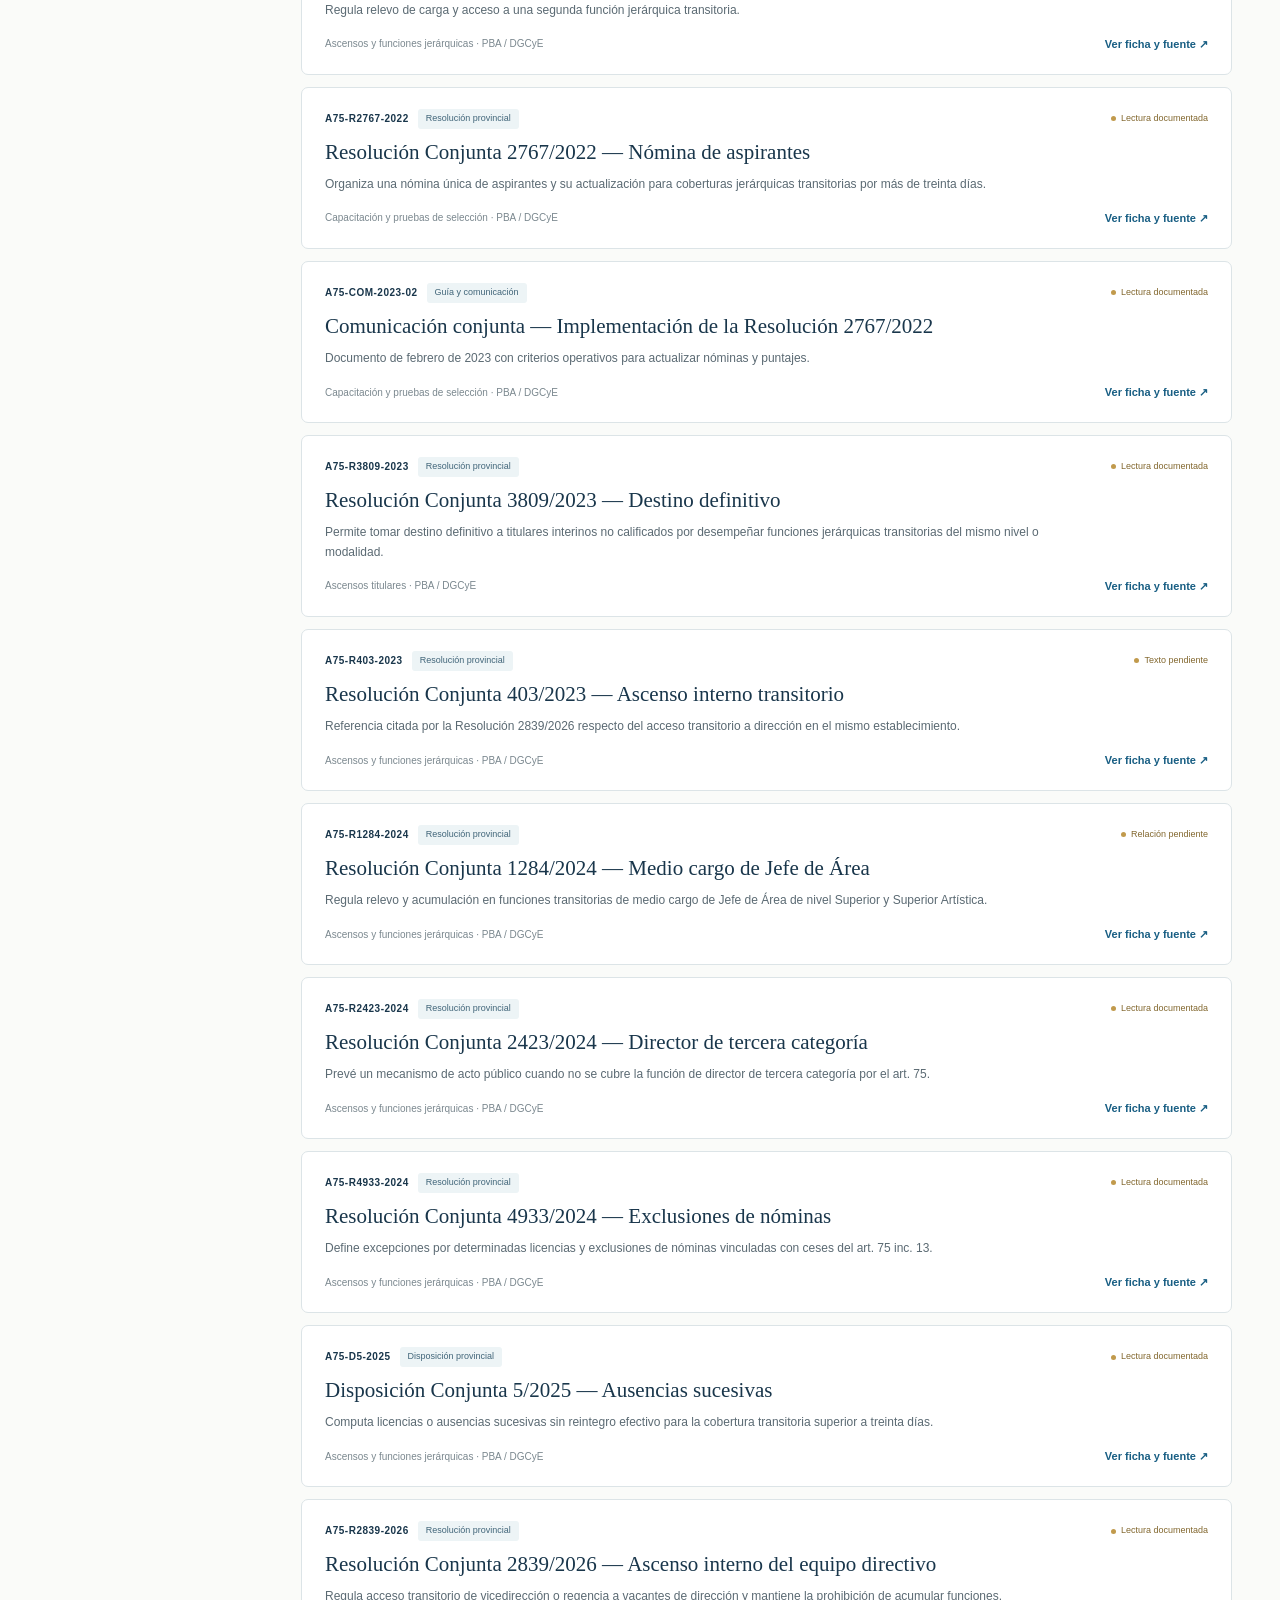
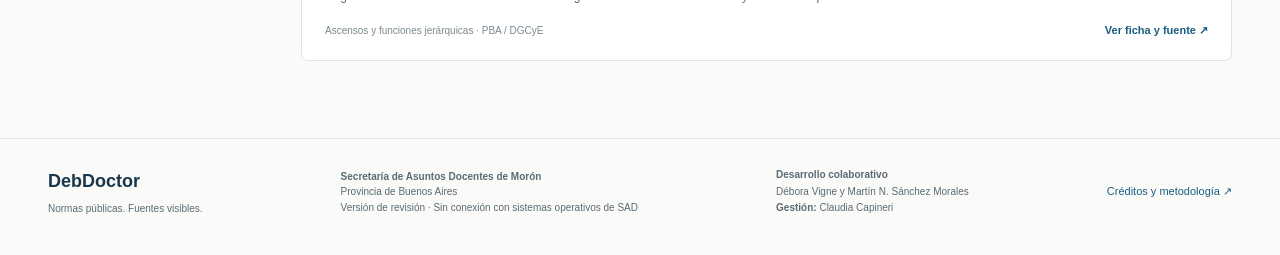
==== commit e1060d97: "Simplificar accesos destacados y mejorar márgenes de fichas" ====
--- a/web/index.html
+++ b/web/index.html
@@ -8,7 +8,7 @@
 <main id="main">
 <section id="catalogo" class="page">
  <div class="hero"><div><p class="eyebrow">CONOCER LA NORMA. ENCONTRAR SU FUENTE.</p><h1>Un punto de partida<br>para entender tus derechos.</h1><p class="intro">Explorá el marco normativo docente de la provincia de Buenos Aires, con el Estatuto como eje y las fuentes a un clic.</p></div><aside class="core"><span class="core-label">EL EJE DEL MAPA</span><span class="core-number">10.579</span><h2>Estatuto del Docente</h2><p>La ley, su reglamentación y las normas que se relacionan con ella.</p><button id="core-open" class="text-button">Explorar el Estatuto <span aria-hidden="true">↗</span></button></aside></div>
- <div class="search-section"><label for="query">¿Qué necesitás consultar?</label><div class="search-box"><span aria-hidden="true">⌕</span><input id="query" type="search" placeholder="Buscá por tema, número o palabra: licencias, 2672, resguardo…" autocomplete="off"><kbd aria-hidden="true">/</kbd></div><div class="topics" aria-label="Consultas frecuentes"><button data-search="licencias">Licencias</button><button data-search="resguardo">Resguardo docente</button><button data-search="procedimiento">Procedimiento</button><button data-search="niñez">Protección integral</button><button data-search="convivencia">Convivencia</button></div></div>
+ <div class="search-section"><label for="query">¿Qué necesitás consultar?</label><div class="search-box"><span aria-hidden="true">⌕</span><input id="query" type="search" placeholder="Buscá por tema, número o palabra: licencias, 2672, resguardo…" autocomplete="off"><kbd aria-hidden="true">/</kbd></div><div class="topics" aria-label="Consultas frecuentes"><button data-search="niñez">Protección integral</button><button data-search="convivencia">Convivencia</button></div></div>
  <div class="workspace"><aside class="filters" aria-label="Filtros del catálogo"><h2>Refinar consulta</h2><label for="kind">Tipo de instrumento</label><select id="kind"><option value="">Todos los tipos</option></select><label for="topic">Tema</label><select id="topic"><option value="">Todos los temas</option></select><label for="scope">Ámbito de empleo</label><select id="scope"><option value="">Todos los ámbitos</option><option value="publico">Docente público</option><option value="privado">Trabajo privado</option><option value="otro">Otro régimen</option><option value="transversal">Marco transversal</option></select><button id="clear" class="reset">Limpiar filtros</button><div class="filter-note"><span aria-hidden="true">◷</span><h3>Una norma, distintas versiones</h3><p>La consulta por fecha estará disponible cuando se hayan cotejado sus cambios. Esta versión muestra un catálogo de referencias.</p></div></aside>
  <div class="results"><div class="results-heading"><div><p class="eyebrow">CATÁLOGO DOCUMENTAL</p><h2 id="result-count" aria-live="polite">Cargando referencias…</h2></div><span class="asof">Revisión inicial · 26 oct 2026</span></div><div class="notice"><strong>Fuente localizada ≠ vigencia consolidada.</strong> Abrí cada ficha para ver qué se verificó y qué falta comprobar.</div><div id="results-list"></div><div id="empty" class="empty" hidden><h3>No encontramos coincidencias</h3><p>Probá con menos palabras o quitá algún filtro.</p><button class="button" id="empty-clear">Mostrar todo el catálogo</button></div><p id="load-error" role="alert" hidden>No se pudo cargar el catálogo. Serví la carpeta web con un servidor local y volvé a intentar.</p></div></div>
 </section>
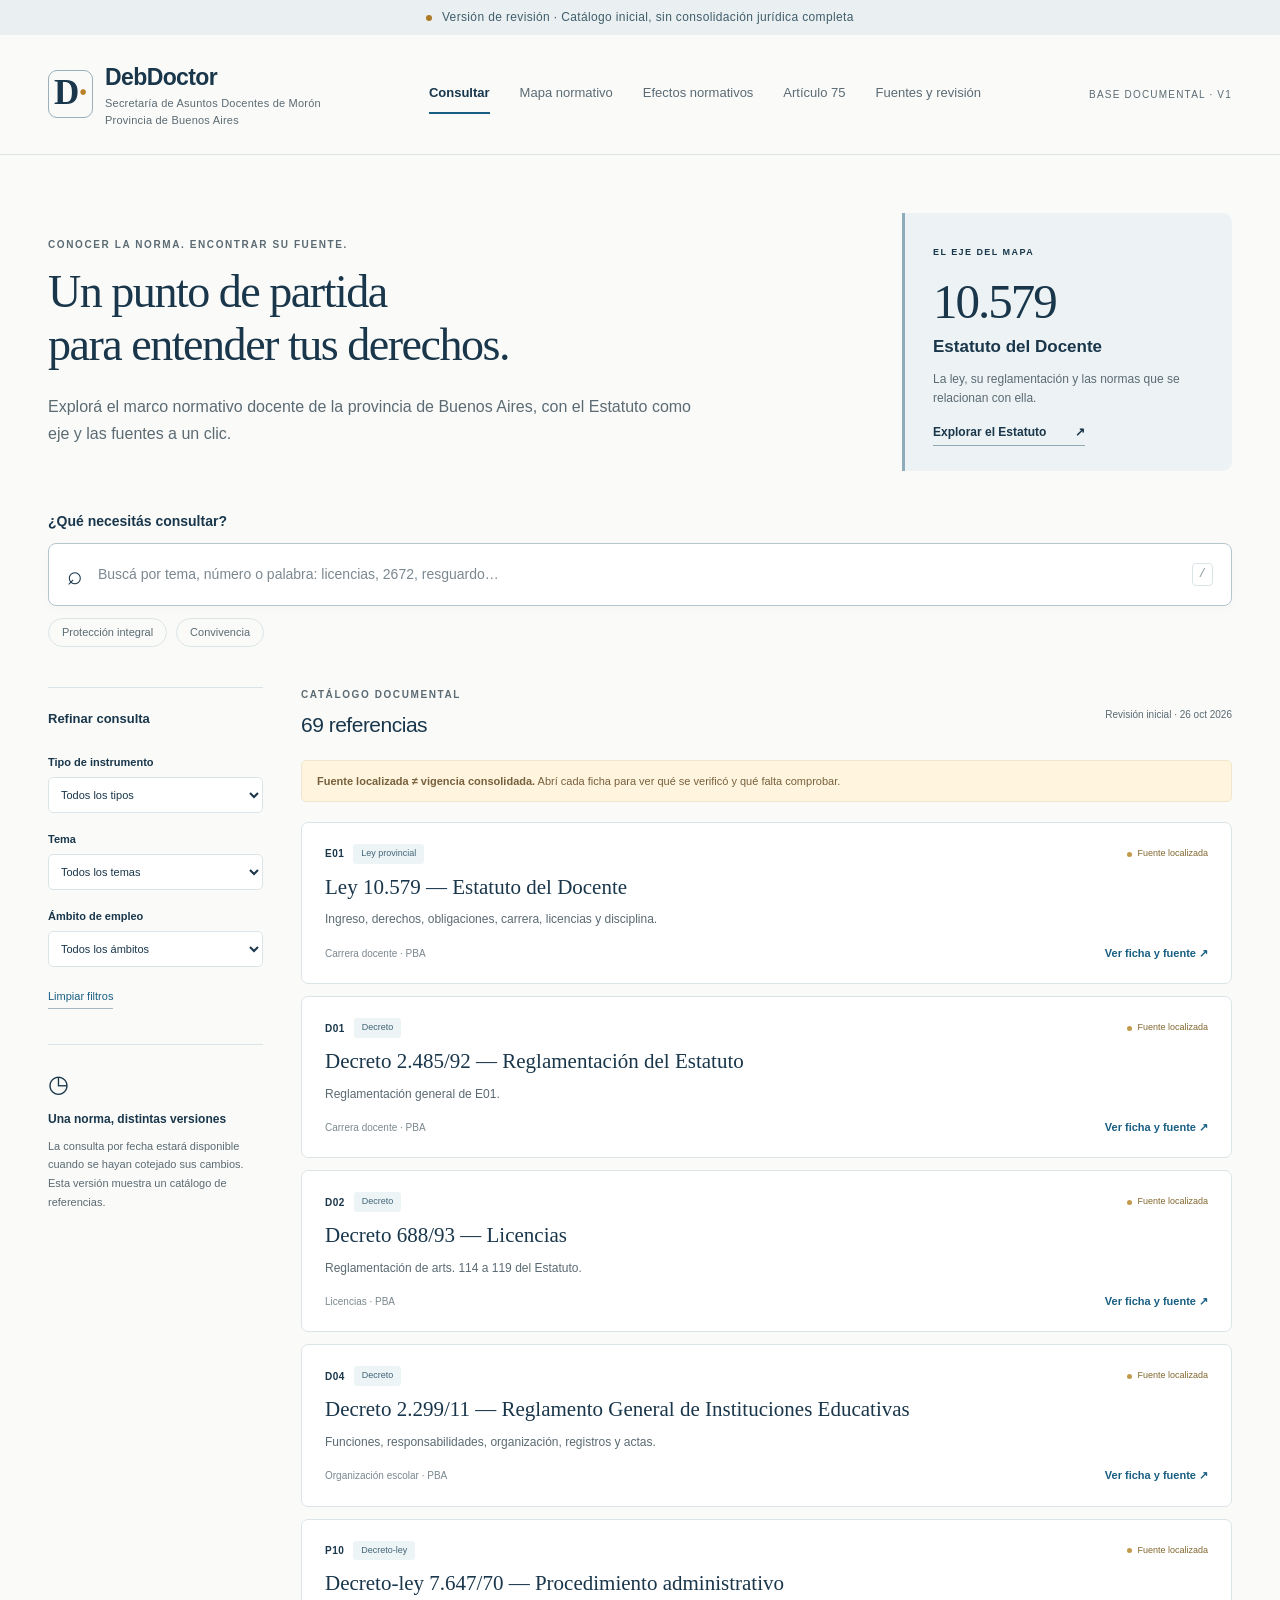
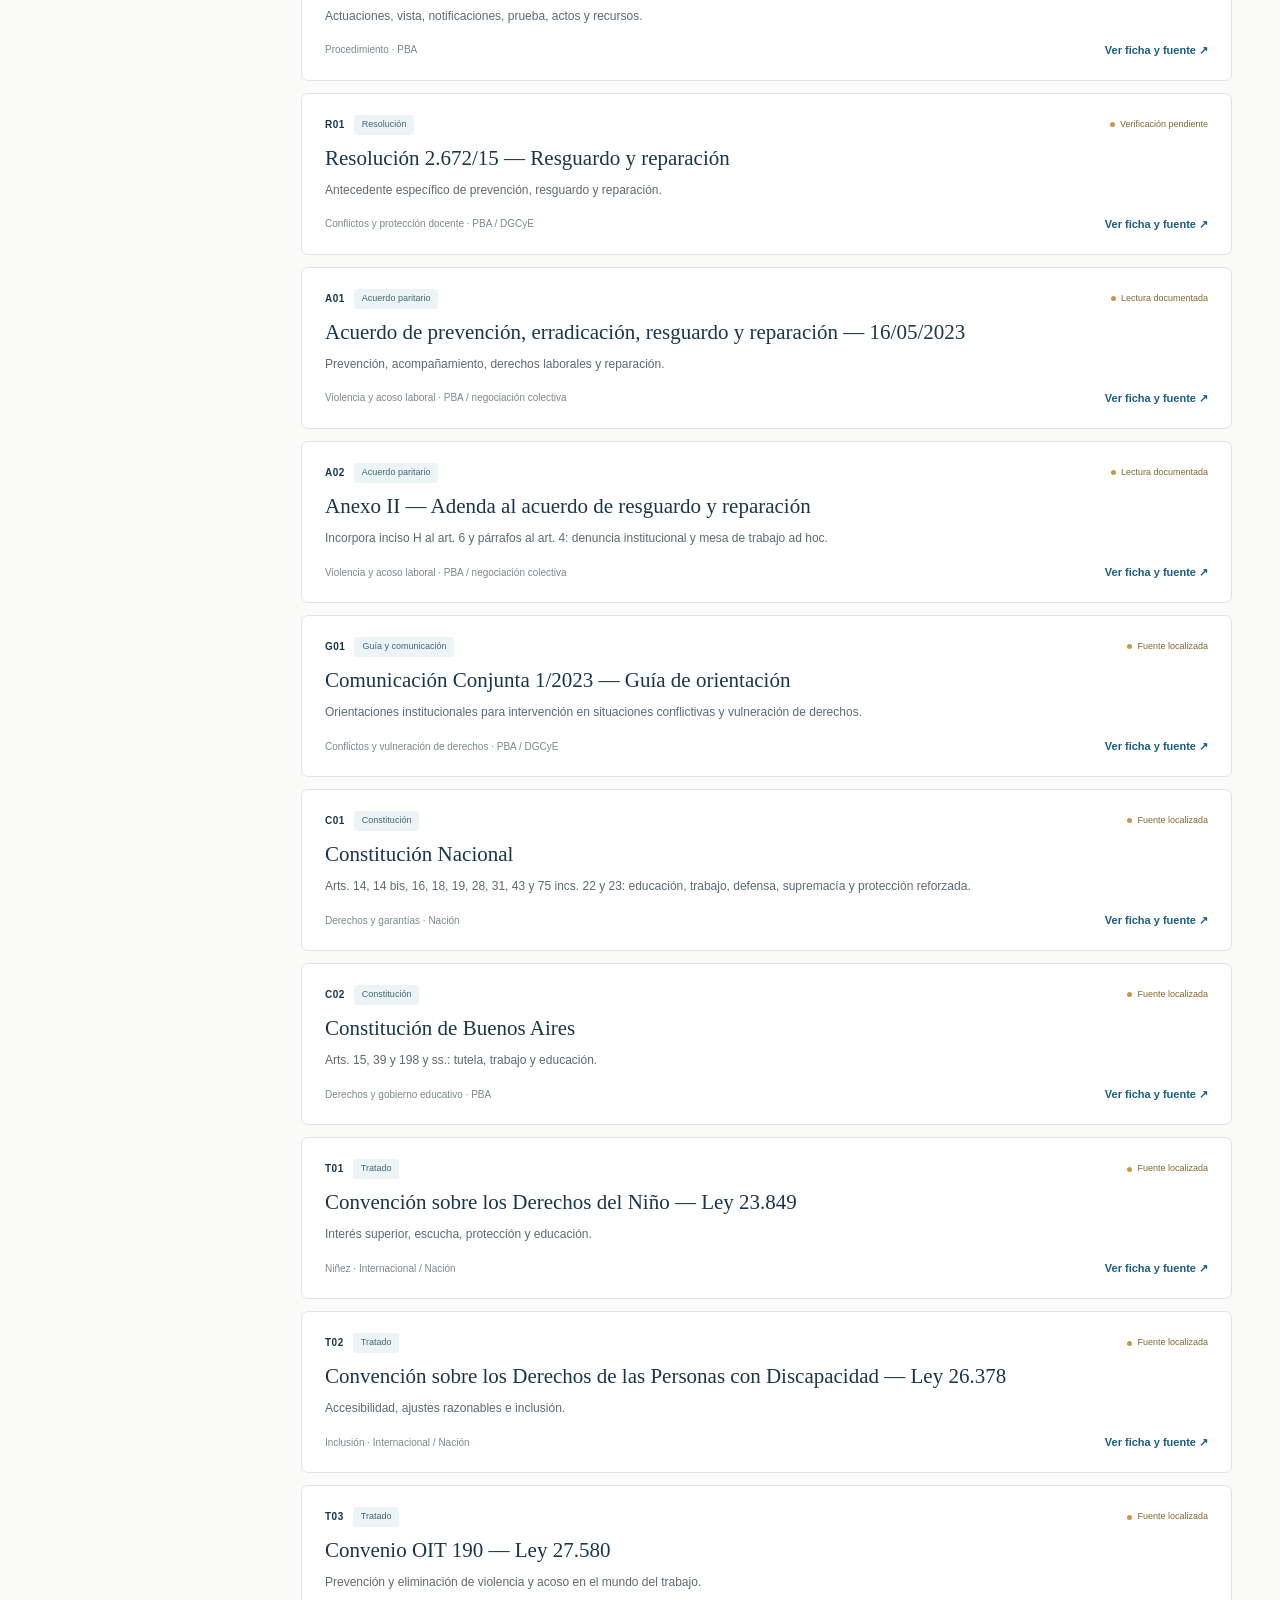
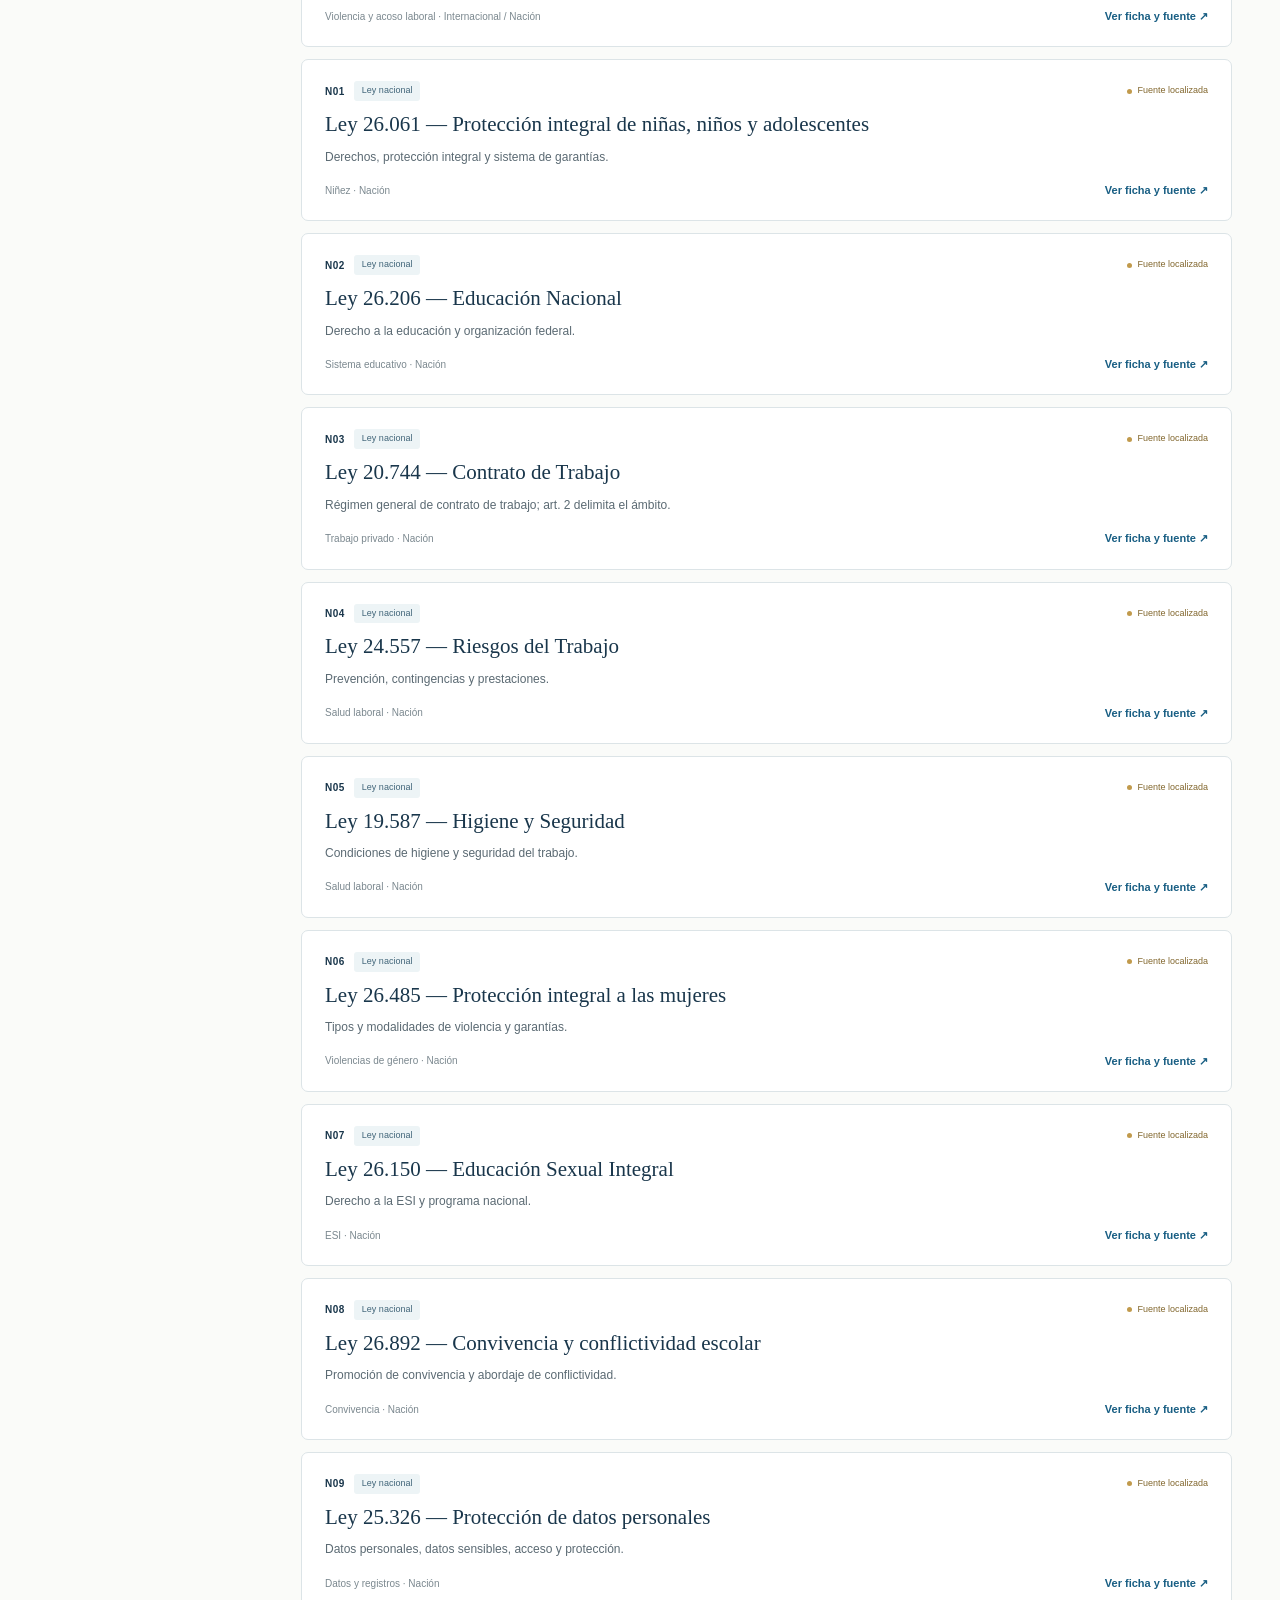
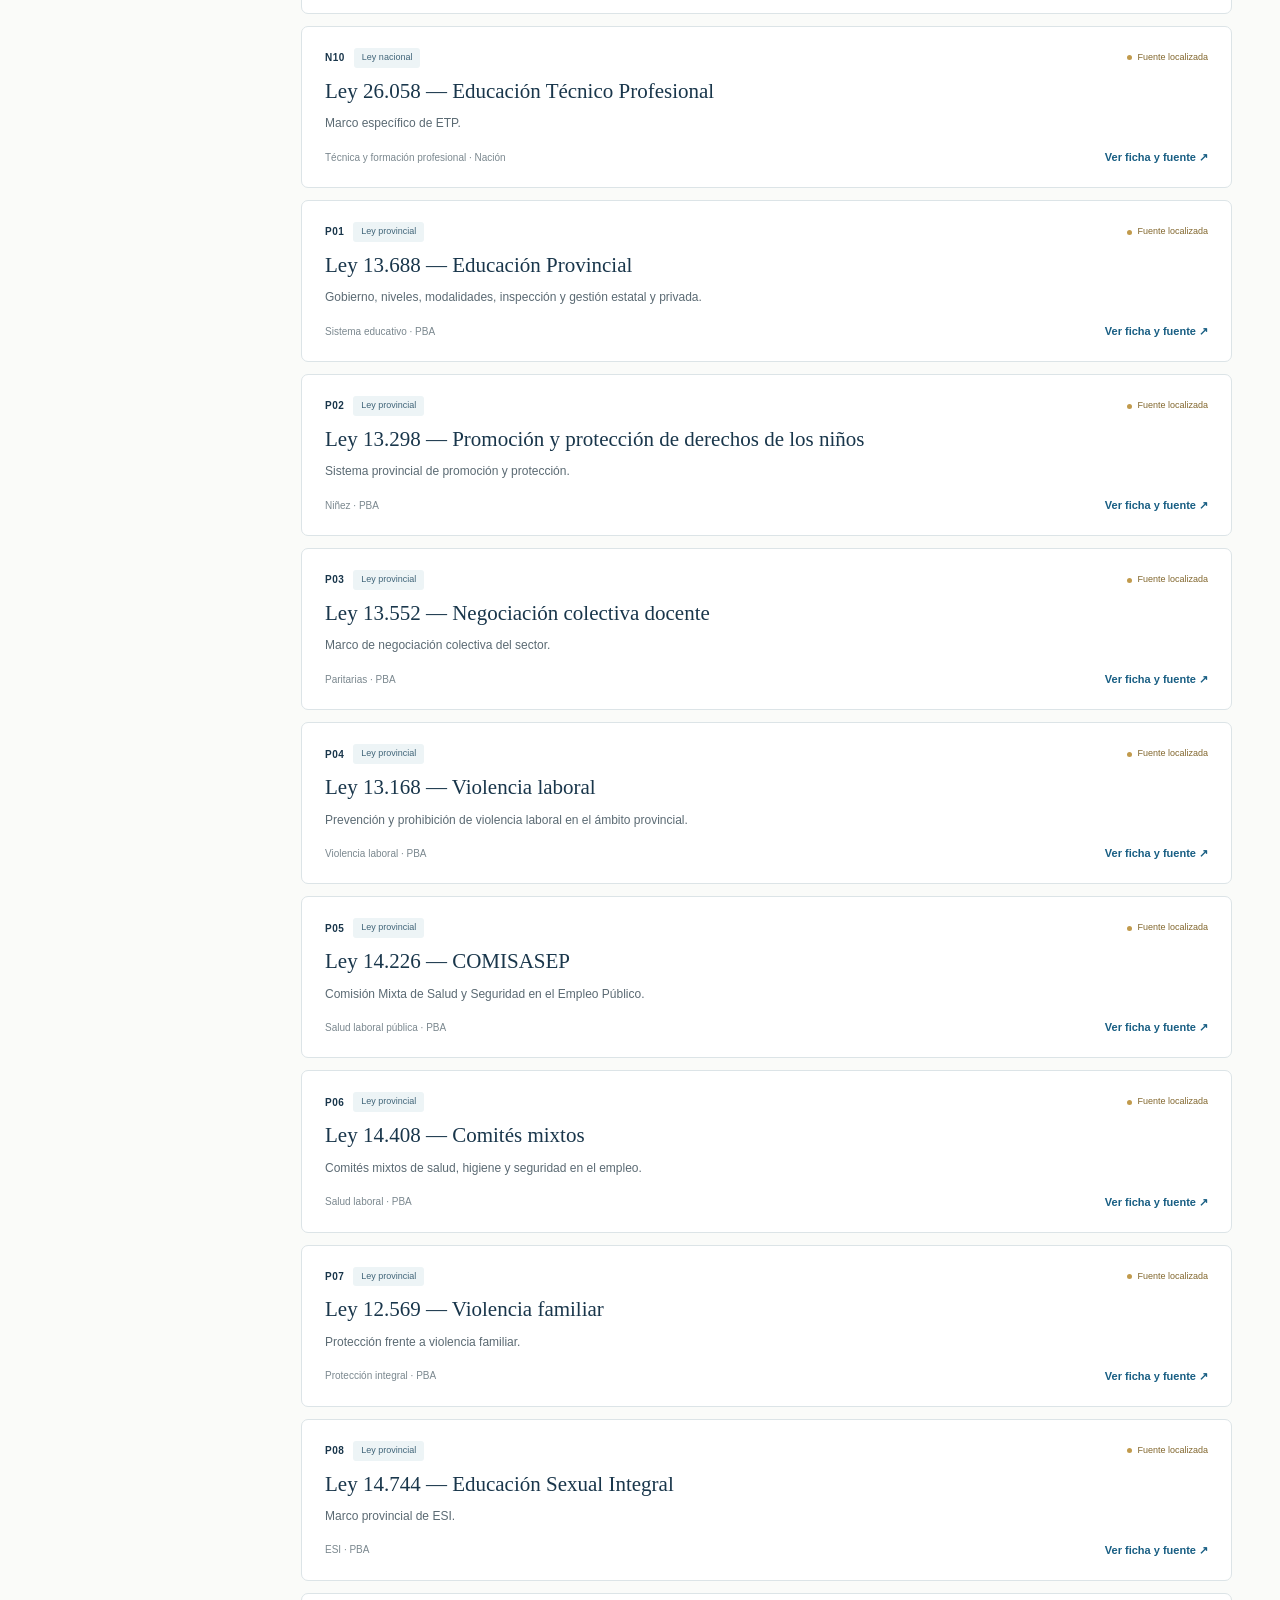
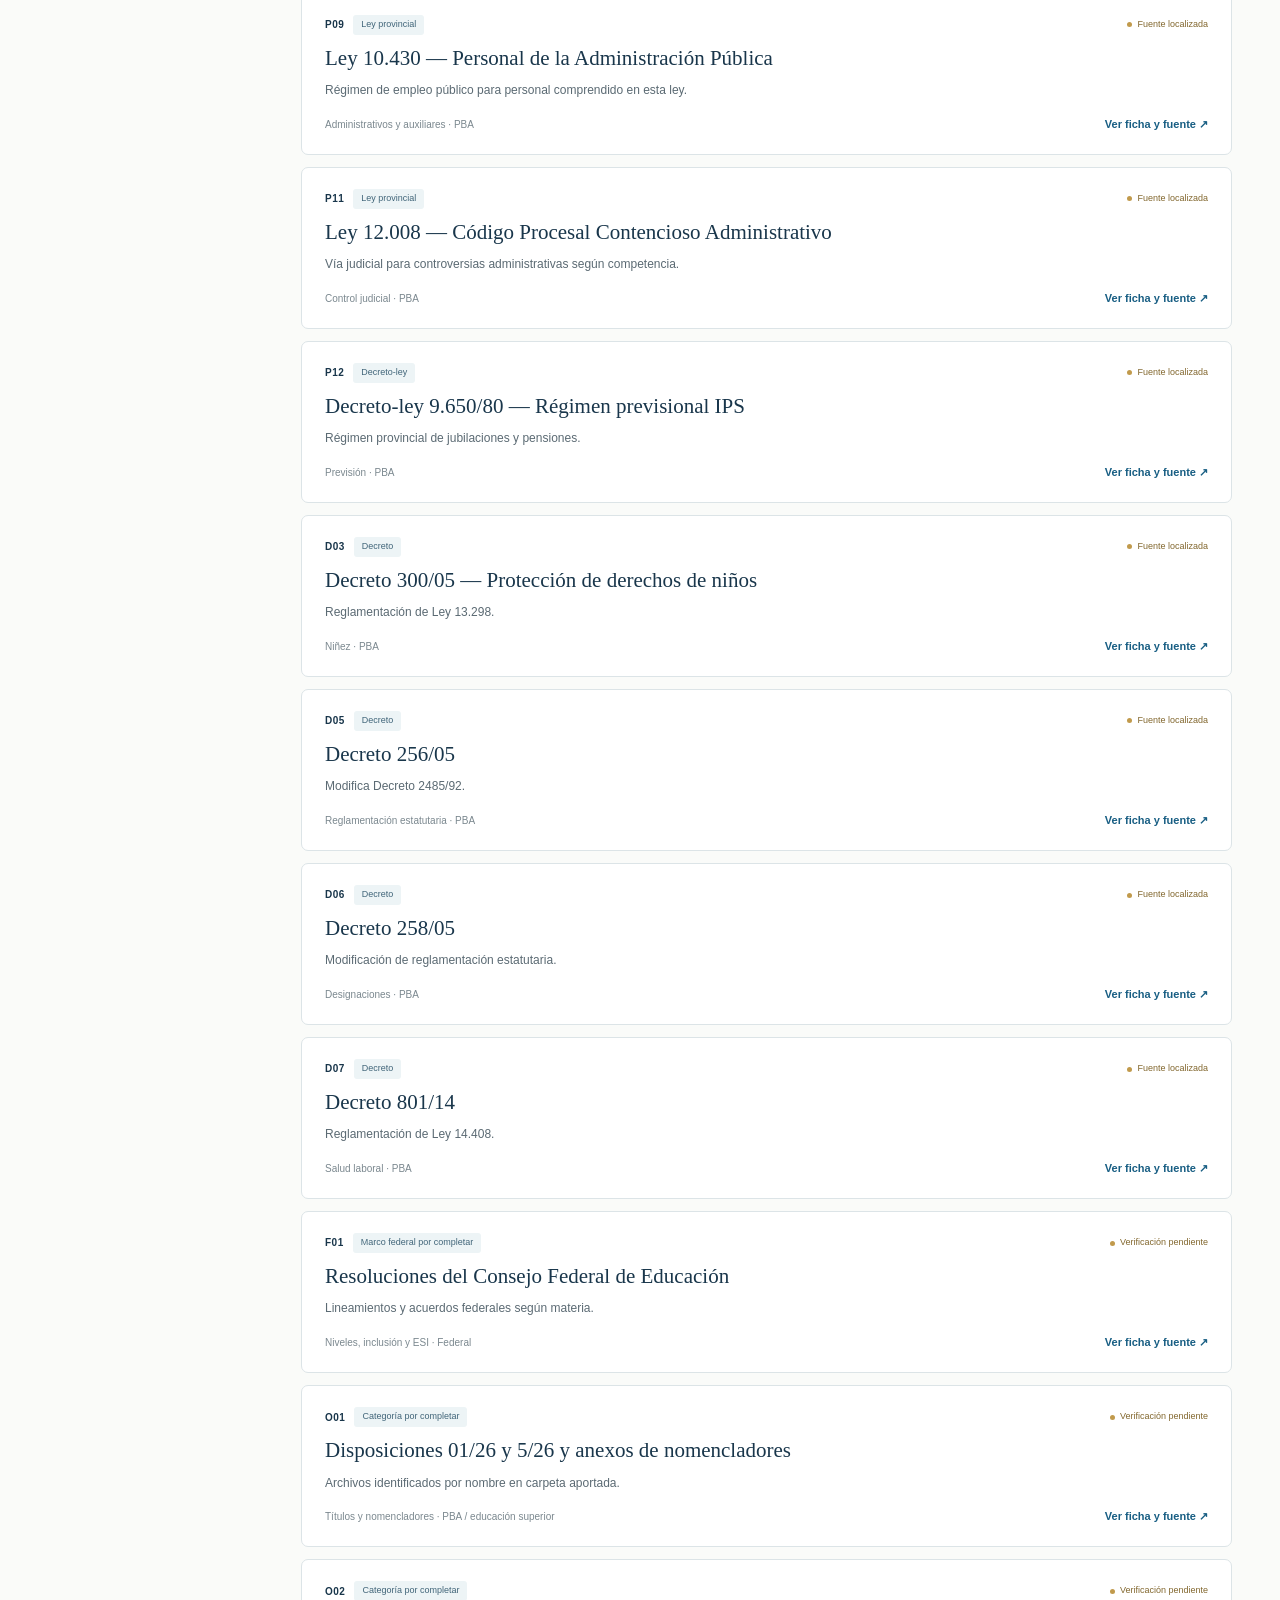
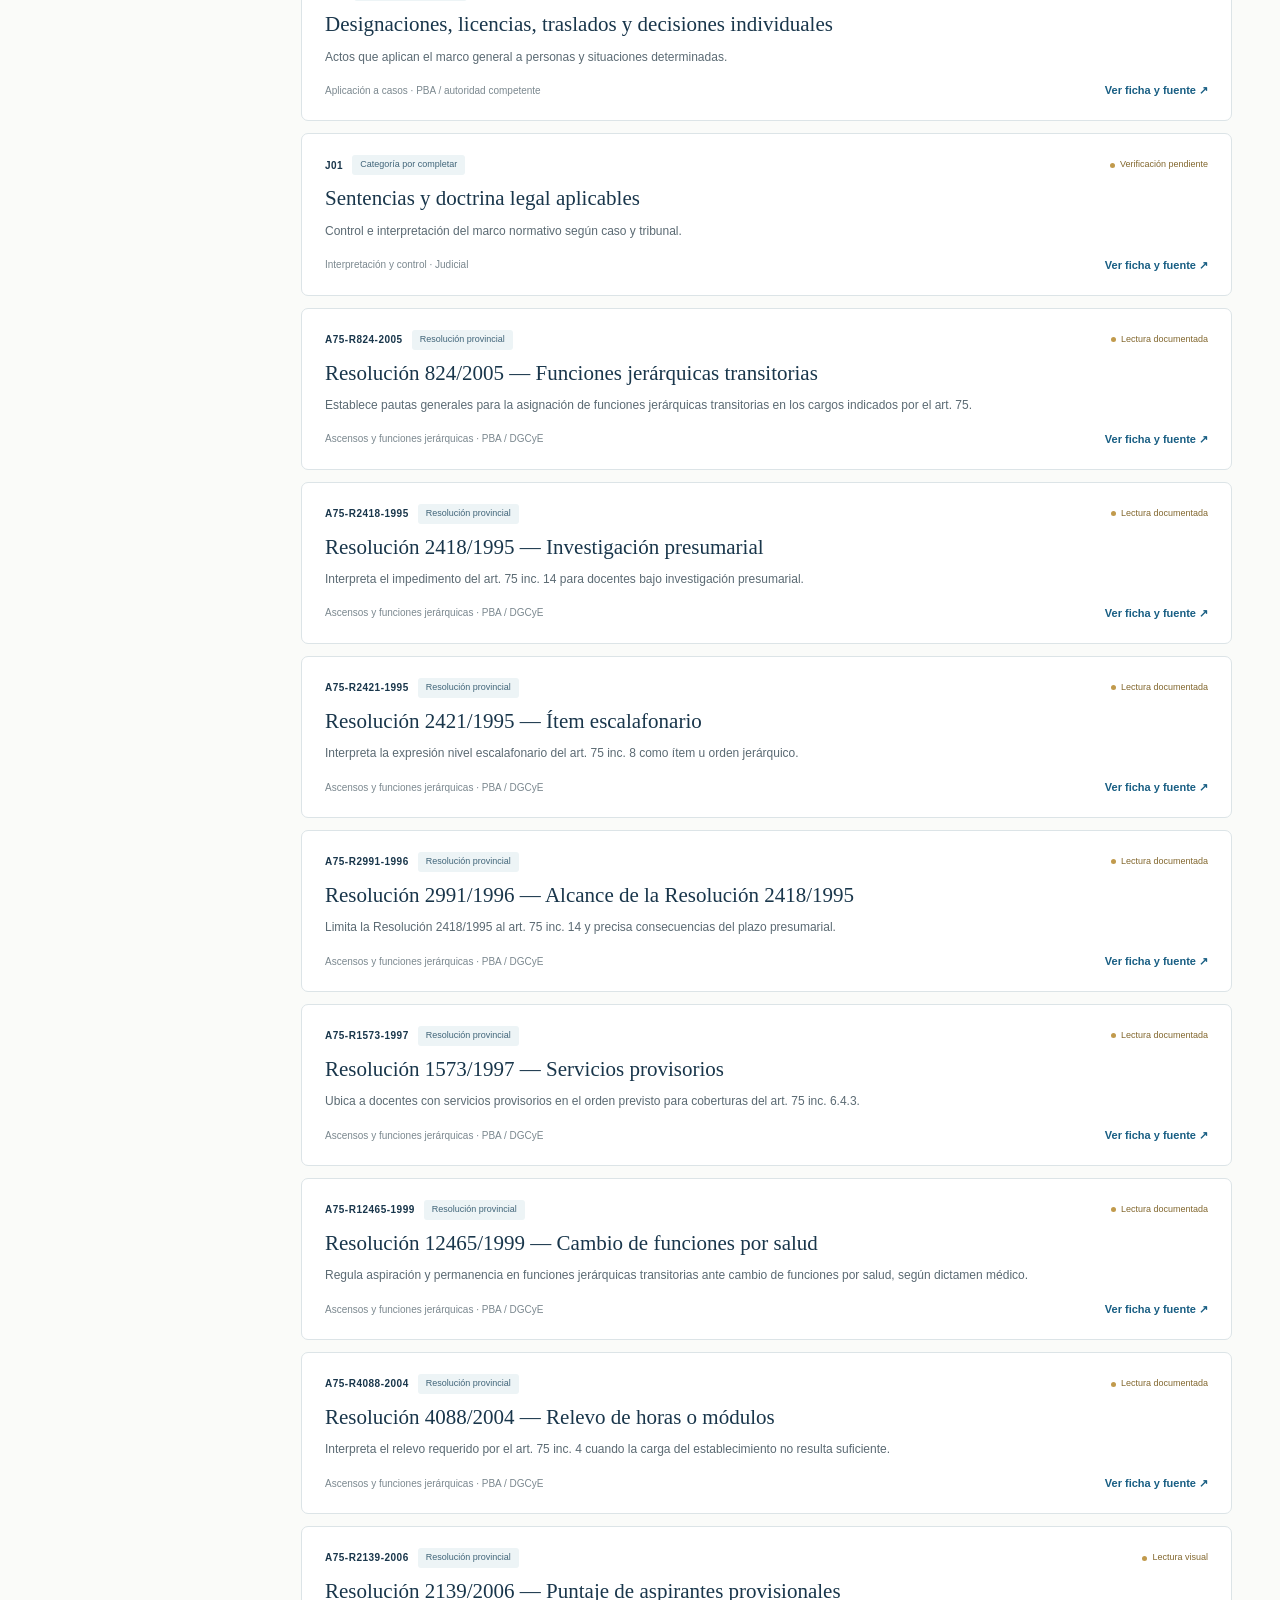
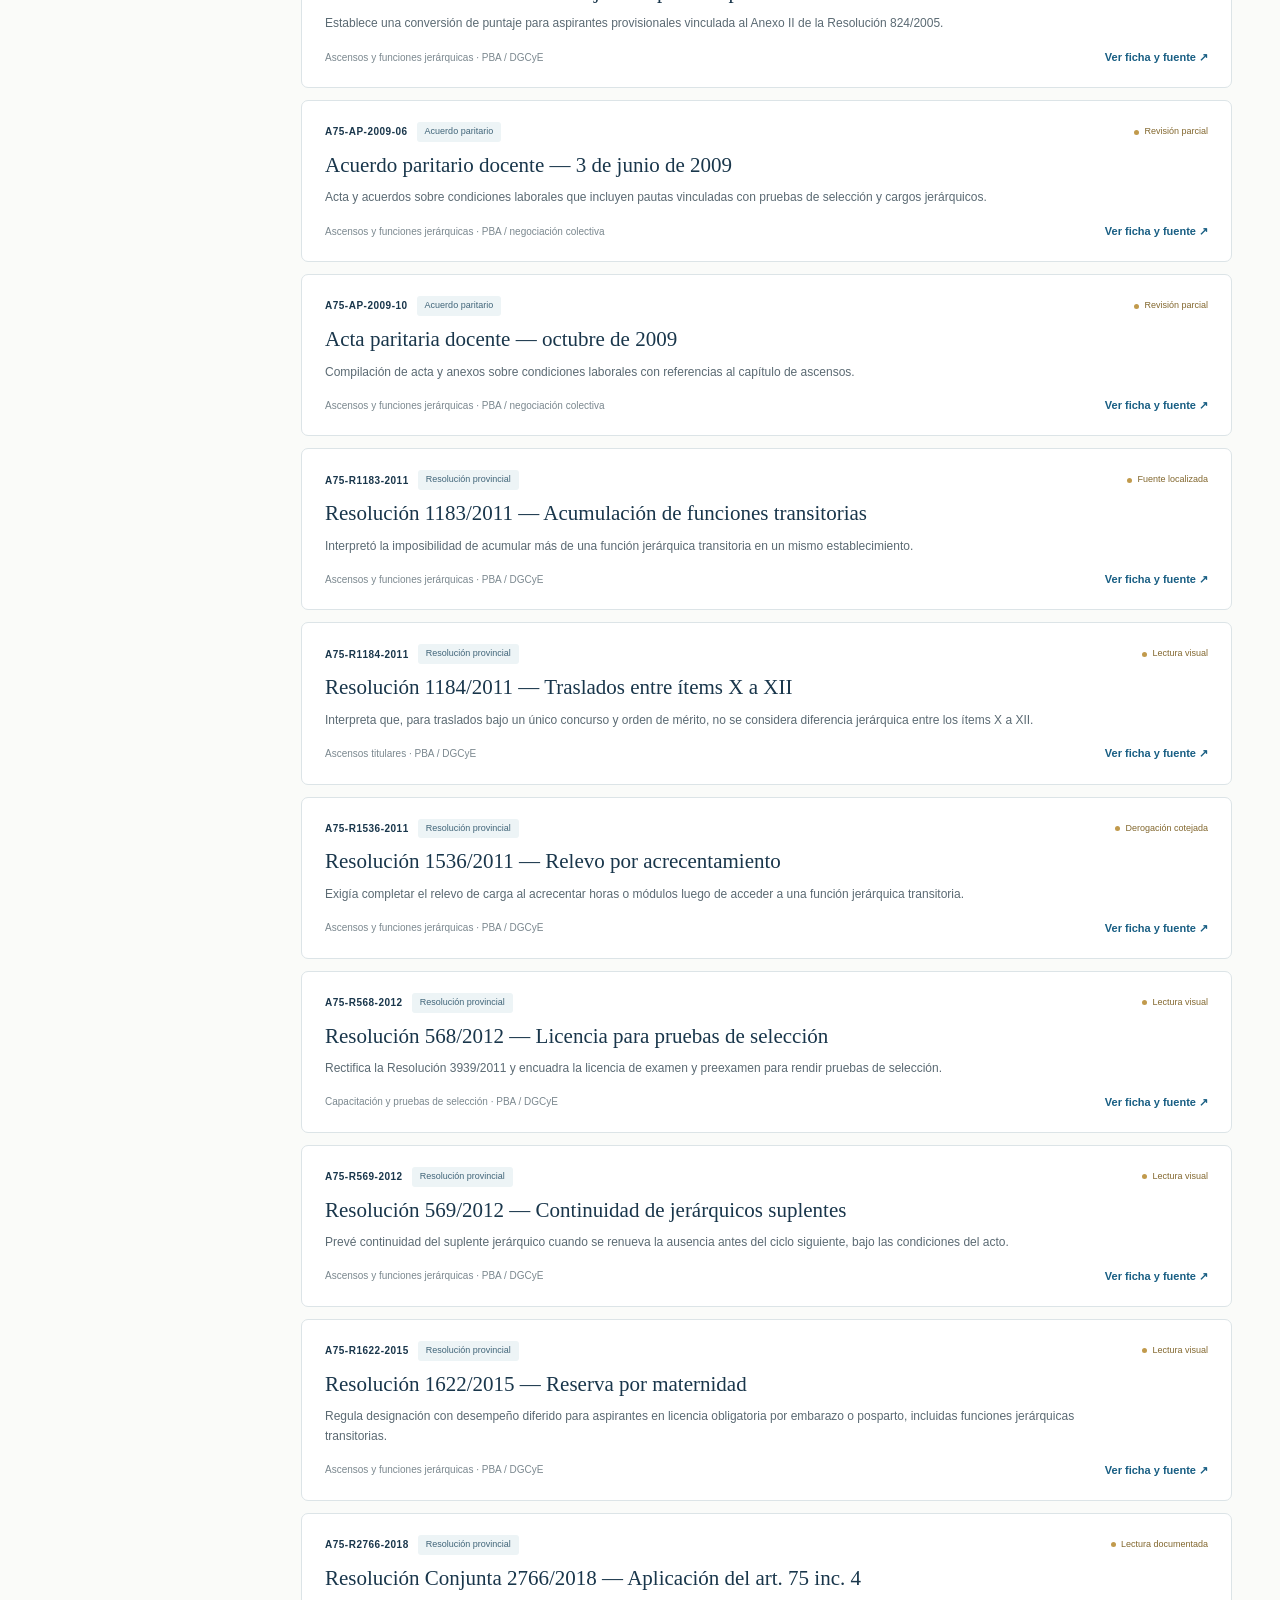
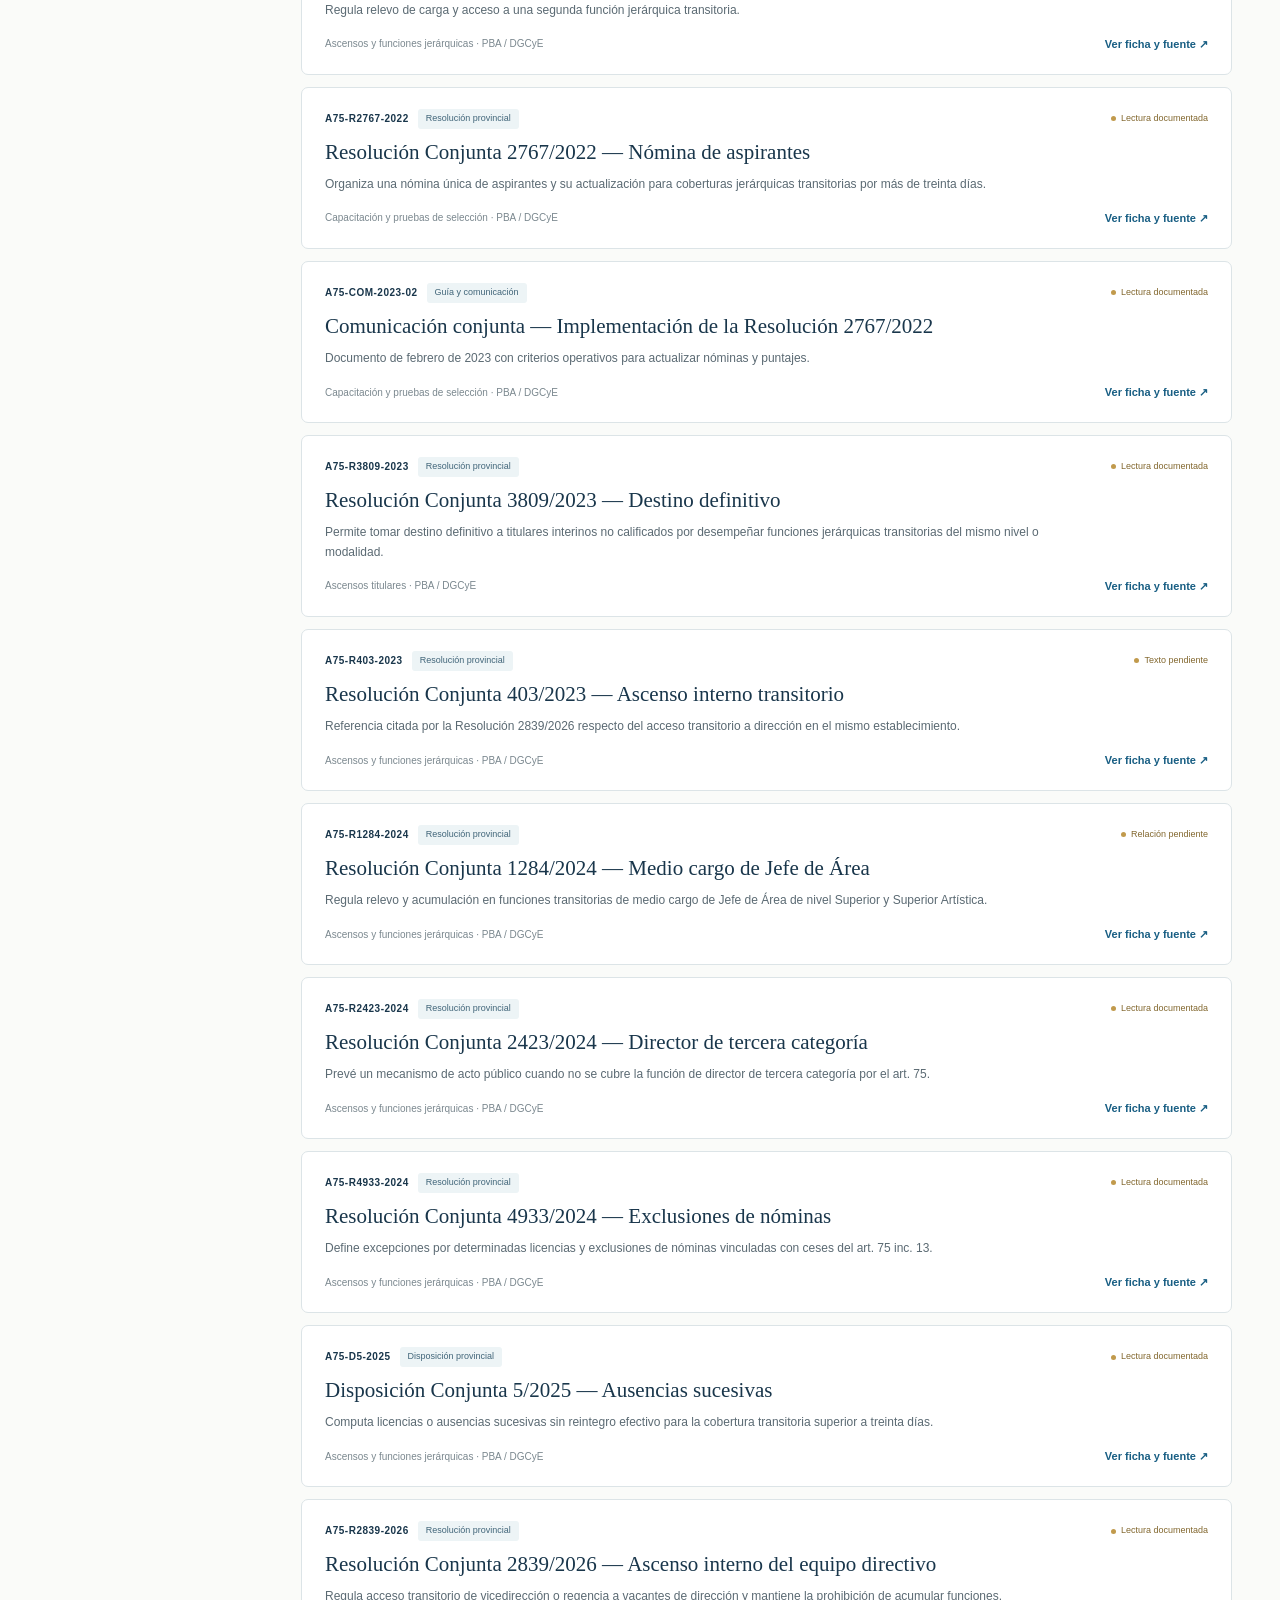
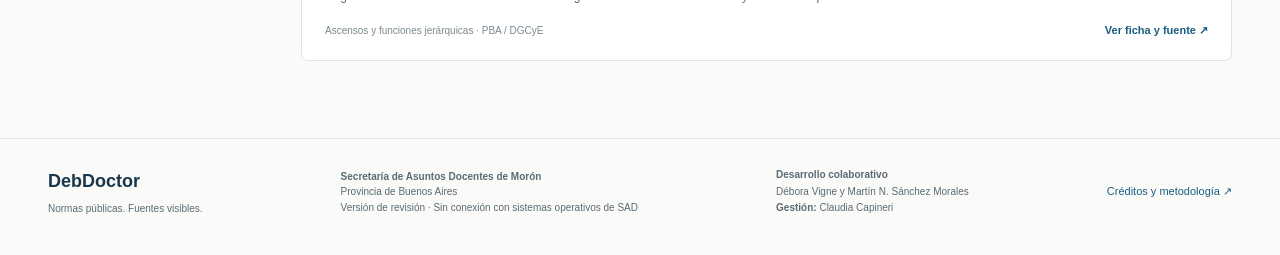
==== commit ea018131: "feat(debdoctor): show normative relations v2 in the consultation web Adds an "Efectos normativos" pa" ====
--- a/web/index.html
+++ b/web/index.html
@@ -4,7 +4,7 @@
 <body>
 <a class="skip" href="#main">Ir al contenido</a>
 <div class="review"><span class="dot"></span> Versión de revisión <span class="review-extra">· Catálogo inicial, sin consolidación jurídica completa</span></div>
-<header class="header"><a class="brand" href="#catalogo" aria-label="DebDoctor, inicio"><span class="mark" aria-hidden="true">D<span>·</span></span><span>DebDoctor<small>Secretaría de Asuntos Docentes de Morón<br>Provincia de Buenos Aires</small></span></a><nav aria-label="Navegación principal"><a href="#catalogo" data-page="catalogo" aria-current="page">Consultar</a><a href="#mapa" data-page="mapa">Mapa normativo</a><a href="ascensos/index.html">Artículo 75</a><a href="#metodo" data-page="metodo">Fuentes y revisión</a></nav><span class="edition">BASE DOCUMENTAL · V1</span></header>
+<header class="header"><a class="brand" href="#catalogo" aria-label="DebDoctor, inicio"><span class="mark" aria-hidden="true">D<span>·</span></span><span>DebDoctor<small>Secretaría de Asuntos Docentes de Morón<br>Provincia de Buenos Aires</small></span></a><nav aria-label="Navegación principal"><a href="#catalogo" data-page="catalogo" aria-current="page">Consultar</a><a href="#mapa" data-page="mapa">Mapa normativo</a><a href="#efectos" data-page="efectos">Efectos normativos</a><a href="ascensos/index.html">Artículo 75</a><a href="#metodo" data-page="metodo">Fuentes y revisión</a></nav><span class="edition">BASE DOCUMENTAL · V1</span></header>
 <main id="main">
 <section id="catalogo" class="page">
  <div class="hero"><div><p class="eyebrow">CONOCER LA NORMA. ENCONTRAR SU FUENTE.</p><h1>Un punto de partida<br>para entender tus derechos.</h1><p class="intro">Explorá el marco normativo docente de la provincia de Buenos Aires, con el Estatuto como eje y las fuentes a un clic.</p></div><aside class="core"><span class="core-label">EL EJE DEL MAPA</span><span class="core-number">10.579</span><h2>Estatuto del Docente</h2><p>La ley, su reglamentación y las normas que se relacionan con ella.</p><button id="core-open" class="text-button">Explorar el Estatuto <span aria-hidden="true">↗</span></button></aside></div>
@@ -35,6 +35,15 @@
   <div class="notice"><strong>Grafo candidato, no catálogo aprobado.</strong> Cada conexión conserva su fuente, evidencia y pendiente. Una línea continua no implica que exista una versión consolidada.</div>
  </section>
 </section>
+<section id="efectos" class="page effects-page" hidden>
+ <p class="eyebrow">QUÉ NORMA AFECTA A CUÁL Y CON QUÉ EVIDENCIA</p><h1>Efectos normativos documentados.</h1><p class="intro">Candidato v2: cada relación separa la expresión literal de la norma, su interpretación técnica y el alcance documentado, con la evidencia disponible.</p>
+ <div class="notice"><strong>No declara vigencia consolidada.</strong> Que no figure una derogación no significa que una norma esté vigente. "Dejar sin efecto" se registra tal como figura y no se equipara a derogar. Ninguna fecha efectiva fue acreditada todavía.</div>
+ <div class="map-metrics" aria-label="Estado de las relaciones"><span><strong id="effects-verified-count">—</strong> relaciones verificadas</span><span><strong id="effects-pending-count">—</strong> relaciones pendientes</span><span><strong id="effects-conflict-count">—</strong> conflictos documentales</span></div>
+ <div class="effects-controls"><label for="effects-query">Buscar en las relaciones<input id="effects-query" type="search" placeholder="Norma, número o efecto: 1536, reorganización…" autocomplete="off"></label><label for="effects-state">Estado<select id="effects-state"><option value="">Todas</option><option value="verified">Verificadas</option><option value="pending">Pendientes</option></select></label><button id="effects-clear" class="reset">Limpiar</button></div>
+ <div class="results-heading"><div><p class="eyebrow">RELACIONES</p><h2 id="effects-count" aria-live="polite">Cargando relaciones…</h2></div></div>
+ <div id="effects-list"></div><div id="effects-empty" class="empty" hidden><h3>No hay relaciones con esos criterios</h3><p>Probá con menos palabras o cambiá el estado.</p></div><p id="effects-error" role="alert" hidden>No se pudieron cargar las relaciones normativas.</p>
+ <div class="results-heading effects-conflicts-heading"><div><p class="eyebrow">DISCREPANCIAS ENTRE REFERENCIA Y DOCUMENTO</p><h2>Conflictos documentales</h2></div></div><div id="effects-conflicts"></div>
+</section>
 <section id="metodo" class="page text-page" hidden><p class="eyebrow">TRAZABILIDAD Y ACCESO</p><h1>Que cada referencia pueda comprobarse.</h1><p class="intro">DebDoctor propone organizar documentos públicos y hacer explícitos sus vínculos, versiones y pendientes de revisión.</p><div class="method-grid"><article><span class="step">01</span><h2>Conservar la fuente</h2><p>Registrar origen, enlace, fecha de consulta y huella del documento. Un archivo no es lo mismo que una norma.</p></article><article><span class="step">02</span><h2>Cotejar el contenido</h2><p>Identificar organismo, número, año, artículos y anexos. Localizar una ficha no equivale a validar todo su contenido.</p></article><article><span class="step">03</span><h2>Relacionar los cambios</h2><p>Distinguir qué modifica, sustituye, deroga, reglamenta o complementa a otra norma.</p></article><article><span class="step">04</span><h2>Reconstruir versiones</h2><p>Conservar redacciones y fechas de aplicación. Las consultas históricas requieren esa revisión previa.</p></article></div><div class="method-bottom"><h2>Alcance de este prototipo</h2><p>69 fichas: el catálogo inicial y un módulo candidato del artículo 75, con pendientes de cotejo. Los textos descriptivos son síntesis de trabajo. No se ofrece todavía un texto consolidado oficial ni respuestas automáticas sobre casos individuales.</p><h2>Fuentes de referencia</h2><p>ABC / DGCyE, Normas GBA y Argentina.gob.ar. La carpeta aportada de nomencladores figura como antecedente documental; sus archivos no fueron auditados integralmente.</p><h2>Acceso y privacidad</h2><p>Este prototipo contiene referencias normativas. No recibe denuncias, expedientes, legajos ni datos personales. No utiliza analítica ni formularios de recolección.</p><h2>Créditos</h2><p><strong>Desarrollo colaborativo:</strong> Débora Vigne y Martín N. Sánchez Morales.<br><strong>Gestión:</strong> Claudia Capineri.</p><p class="credit-note">La atribución reconoce la participación en el proyecto y no implica aprobación jurídica automática de las normas, relaciones o conclusiones documentales.</p><h2>Una iniciativa en preparación</h2><p>Proyecto en desarrollo para SAD Morón Sistemas. Esta versión no se presenta como sitio institucional oficial ni como asesoramiento jurídico individual.</p></div></section>
 </main>
 <footer><a class="footer-brand" href="#catalogo">DebDoctor<span>Normas públicas. Fuentes visibles.</span></a><p><strong>Secretaría de Asuntos Docentes de Morón</strong><br>Provincia de Buenos Aires<br>Versión de revisión · Sin conexión con sistemas operativos de SAD</p><p class="footer-credits"><strong>Desarrollo colaborativo</strong><br>Débora Vigne y Martín N. Sánchez Morales<br><strong>Gestión:</strong> Claudia Capineri</p><a href="#metodo">Créditos y metodología ↗</a></footer>
--- a/web/styles.css
+++ b/web/styles.css
@@ -1 +1,27 @@
-:root{--ink:#19364b;--muted:#5b6a73;--paper:#fafbf9;--line:#dce4e7;--blue:#185e83;--soft:#edf4f6;--amber:#946017;--amber-bg:#fff5df}*{box-sizing:border-box}body{margin:0;background:var(--paper);color:var(--ink);font-family:Arial,Helvetica,sans-serif;font-size:16px;line-height:1.55}button,input,select{font:inherit}button,a,input,select{-webkit-tap-highlight-color:transparent}button{cursor:pointer}a{color:var(--blue)}button:focus-visible,a:focus-visible,input:focus-visible,select:focus-visible{outline:3px solid #dca443;outline-offset:4px}button:disabled{cursor:default}.skip{position:absolute;top:-100px;background:white;padding:12px;z-index:10}.skip:focus{top:0}.review{background:#eaf0f1;color:#405d6b;font-size:12px;text-align:center;padding:8px 16px;letter-spacing:.03em}.dot{display:inline-block;width:6px;height:6px;border-radius:50%;background:#ad7a26;margin-right:6px}.header{max-width:1440px;padding:25px 48px;margin:auto;display:flex;align-items:center;justify-content:space-between;border-bottom:1px solid var(--line);gap:24px}.brand{display:flex;gap:12px;align-items:center;text-decoration:none;color:var(--ink);font-size:23px;font-weight:700;letter-spacing:-.6px}.brand small{display:block;font-size:11px;letter-spacing:.02em;font-weight:400;color:var(--muted)}.mark{font-family:Georgia,serif;font-size:35px;border:1px solid #9bb0bc;border-radius:9px;width:45px;height:48px;text-align:center;line-height:44px}.mark span{color:#b9822b}.header nav{display:flex;gap:30px}.header nav a{font-size:13px;text-decoration:none;color:var(--muted);padding:8px 0;border-bottom:2px solid transparent}.header nav a[aria-current=page]{color:var(--ink);border-color:var(--blue);font-weight:700}.edition{font-size:10px;letter-spacing:.12em;color:var(--muted)}main{max-width:1440px;margin:auto;padding:0 48px}.hero{display:grid;grid-template-columns:1fr 330px;gap:70px;padding:58px 0 40px;align-items:center}.eyebrow{font-size:10px;font-weight:bold;letter-spacing:.16em;color:var(--muted);margin:0 0 14px}h1{font-family:Georgia,'Times New Roman',serif;font-weight:400;font-size:clamp(34px,3.6vw,52px);line-height:1.14;letter-spacing:-1.5px;margin:0 0 22px}h2,h3,p{margin-top:0}.intro{color:var(--muted);font-size:16px;max-width:650px;margin-bottom:0;line-height:1.7}.core{border-left:3px solid #8eacb9;background:#edf3f4;padding:25px 28px;border-radius:0 9px 9px 0}.core-label{font-size:9px;letter-spacing:.16em;font-weight:700}.core-number{display:block;font-size:49px;line-height:1.2;letter-spacing:-2px;font-family:Georgia,serif;margin:10px 0 2px}.core h2{font-size:17px;margin:0 0 10px}.core p{font-size:12px;color:var(--muted);margin-bottom:12px}.text-button{background:none;border:0;border-bottom:1px solid #91a9b5;padding:3px 0;color:var(--ink);font-weight:700;font-size:12px}.text-button span{margin-left:25px}.search-section{margin:0 0 40px}.search-section>label{font-size:14px;font-weight:700;display:block;margin-bottom:10px}.search-box{display:flex;align-items:center;border:1px solid #b4c6ce;background:white;box-shadow:0 4px 12px #19364b05;border-radius:8px;padding:14px 18px;gap:15px}.search-box>span{font-size:26px;line-height:1}.search-box input{border:0;outline:none;background:transparent;width:100%;font-size:14px;min-width:0;padding:6px 0;color:var(--ink)}.search-box:focus-within{outline:2px solid var(--blue);outline-offset:2px}.search-box input:focus-visible{outline:0}.search-box input::placeholder{color:#7c8890}.search-box kbd{border:1px solid var(--line);color:#8d999e;padding:1px 6px;border-radius:4px;font-size:12px}.topics{display:flex;gap:9px;flex-wrap:wrap;margin-top:12px}.topics button{background:transparent;border:1px solid var(--line);border-radius:30px;padding:5px 13px;font-size:11px;color:var(--muted)}.topics button:hover{border-color:var(--blue);color:var(--blue);background:var(--soft)}.workspace{display:grid;grid-template-columns:215px 1fr;gap:38px;padding-bottom:65px}.filters{border-top:1px solid var(--line);padding-top:21px}.filters h2{font-size:13px;margin-bottom:24px}.filters label{display:block;font-size:11px;font-weight:bold;margin:18px 0 6px}.filters select{width:100%;border:1px solid var(--line);border-radius:5px;background:white;padding:10px 8px;color:var(--ink);font-size:11px}.reset{border:0;border-bottom:1px solid #a5b7c0;background:transparent;color:var(--blue);font-size:11px;padding:3px 0;margin-top:18px}.filter-note{margin-top:35px;padding-top:20px;border-top:1px solid var(--line)}.filter-note>span{font-size:24px}.filter-note h3{font-size:12px;margin:8px 0}.filter-note p{font-size:11px;line-height:1.7;color:var(--muted)}.results-heading{display:flex;align-items:center;justify-content:space-between;margin-bottom:18px;gap:16px}.results-heading .eyebrow{margin-bottom:6px}.results-heading h2{font-size:21px;font-weight:400;margin:0;letter-spacing:-.5px}.asof{font-size:10px;color:var(--muted)}.notice{background:var(--amber-bg);border:1px solid #f0e5cd;border-radius:5px;color:#77603c;padding:11px 15px;font-size:11px;line-height:1.7;margin-bottom:20px}.notice strong{font-weight:700}.record{background:white;border:1px solid var(--line);border-radius:7px;padding:21px 23px;margin:0 0 12px;transition:border-color .2s,box-shadow .2s}.record:hover{border-color:#a5bcc8;box-shadow:0 3px 16px #19364b07}.record-meta{display:flex;align-items:center;gap:9px;flex-wrap:wrap;margin-bottom:10px}.record-id{font-size:10px;font-weight:700;letter-spacing:.05em}.badge{background:var(--soft);color:#416579;font-size:9px;padding:3px 8px;border-radius:3px}.status{margin-left:auto;font-size:9px;color:#82672e;display:flex;align-items:center;gap:5px}.status:before{content:'';width:5px;height:5px;border-radius:50%;background:#c19a4c}.record h3{font-family:Georgia,serif;font-weight:400;font-size:21px;line-height:1.3;margin:0 0 9px}.record h3 button{font:inherit;color:inherit;text-align:left;border:0;background:none;padding:0}.record p{font-size:12px;color:var(--muted);line-height:1.65;max-width:760px;margin:0 0 15px}.record-bottom{display:flex;align-items:center;justify-content:space-between;gap:12px}.record-topic{font-size:10px;color:#7b888f}.record-link{font-size:11px;color:var(--blue);border:0;background:none;padding:0;font-weight:700}.empty{padding:60px 20px;text-align:center;border:1px dashed var(--line);border-radius:7px}.empty h3{font-family:Georgia,serif;font-size:25px;font-weight:400}.empty p{color:var(--muted);font-size:13px}.button{display:inline-block;background:var(--ink);color:white;border:0;border-radius:5px;font-size:12px;padding:11px 18px}.text-page{padding:65px 0;max-width:1000px;margin:auto;min-height:65vh}.text-page>.intro{max-width:760px;margin-bottom:35px}.text-page h1{max-width:850px}.map-stack{max-width:900px;margin:38px 0}.map-level{display:flex;gap:22px;border-top:1px solid var(--line);padding:23px 15px}.map-level>span{font-size:12px;color:#8fa3af;min-width:25px}.map-level h2{font-size:17px;margin-bottom:5px}.map-level p{font-size:13px;color:var(--muted);margin:0}.map-center{background:var(--ink);color:white;padding:30px;border-radius:8px;margin:10px 0 22px}.map-center h2{font-family:Georgia,serif;font-size:29px;font-weight:400;margin:0 0 10px}.map-center p{font-size:13px}.map-center .eyebrow{color:#b5cedb}.map-center .button{background:#eef4f6;color:var(--ink)}.map-branches{display:grid;grid-template-columns:repeat(3,1fr);gap:15px}.map-branches article{padding:20px;background:white;border:1px solid var(--line);border-top:3px solid #8facba;border-radius:5px}.map-branches h3{font-size:14px}.map-branches p{font-size:12px;color:var(--muted);margin-bottom:0}.method-grid{display:grid;grid-template-columns:repeat(2,1fr);gap:20px;margin:40px 0}.method-grid article{padding:25px;background:white;border:1px solid var(--line);border-radius:7px}.step{font-family:Georgia,serif;font-size:30px;color:#8aa5b6}.method-grid h2{font-size:17px;margin:10px 0}.method-grid p,.method-bottom p{font-size:14px;color:var(--muted)}.method-bottom{max-width:780px}.method-bottom h2{font-size:18px;margin-top:32px}footer{max-width:1440px;margin:auto;display:flex;justify-content:space-between;gap:25px;align-items:center;border-top:1px solid var(--line);padding:28px 48px 38px}footer a{text-decoration:none;font-size:11px}.footer-brand{font-weight:700;font-size:18px;color:var(--ink)}.footer-brand span{font-weight:400;display:block;font-size:10px;color:var(--muted);margin-top:5px}footer p{font-size:10px;color:var(--muted);margin:0}dialog{border:1px solid var(--line);border-radius:10px;padding:0;width:min(750px,calc(100% - 30px));max-height:90vh;color:var(--ink);box-shadow:0 15px 90px #061a3440}dialog::backdrop{background:#152b3d80;backdrop-filter:blur(3px)}.dialog-top{position:sticky;top:0;background:#edf3f5;display:flex;align-items:center;justify-content:space-between;padding:12px 25px;border-bottom:1px solid var(--line);z-index:1}.dialog-top span{font-size:11px;font-weight:700;letter-spacing:.1em}.dialog-top button{border:0;background:none;font-size:22px;color:var(--ink)}#detail-content{padding:25px 30px 35px}#detail-content h2{font-family:Georgia,serif;font-size:31px;line-height:1.2;font-weight:400;margin:15px 0}#detail-content h3{font-size:12px;text-transform:uppercase;letter-spacing:.08em;margin:24px 0 8px}#detail-content p{font-size:14px;color:var(--muted)}#detail-content .notice{font-size:12px}#detail-content .source{display:inline-block;background:var(--ink);border-radius:5px;padding:10px 17px;color:white;text-decoration:none;font-size:12px;margin:10px 0}#detail-content .source-domain{font-size:11px;overflow-wrap:anywhere;color:var(--muted)}[hidden]{display:none!important}@media(min-width:1600px){main,.header,footer{max-width:1440px}}@media(max-width:1000px){.edition{display:none}.hero{grid-template-columns:1fr 280px;gap:25px}.header,footer{padding-left:28px;padding-right:28px}main{padding:0 28px}.workspace{gap:22px;grid-template-columns:185px 1fr}}@media(max-width:700px){.review{font-size:10px}.review-extra{display:none}.header{padding:18px 20px;display:block}.brand{font-size:21px}.header nav{gap:22px;margin-top:17px}.header nav a{font-size:12px}main{padding:0 20px}.hero{display:block;padding:33px 0 25px}.hero h1{font-size:37px;letter-spacing:-1px}.intro{font-size:14px}.core{margin-top:25px;padding:18px 22px}.core-number{font-size:35px}.core-label{font-size:8px}.core p{max-width:300px}.core h2{font-size:15px}.search-section{margin-bottom:26px}.search-box{padding:10px 12px;gap:8px}.search-box input{font-size:12px}.search-box kbd{display:none}.topics{gap:6px}.topics button{font-size:10px}.workspace{display:block}.filters{display:grid;grid-template-columns:1fr 1fr;gap:8px 12px;margin-bottom:25px;padding-top:15px}.filters h2{grid-column:1/-1;margin:0}.filters label{margin:6px 0 0}.filters label[for=kind]{grid-column:1;grid-row:2}.filters label[for=topic]{grid-column:2;grid-row:2}.filters #kind{grid-column:1;grid-row:3}.filters #topic{grid-column:2;grid-row:3}.filters label[for=scope]{grid-column:1/-1}.filters #scope{grid-column:1/-1}.reset{justify-self:start;margin:8px 0}.filter-note{display:none}.results-heading h2{font-size:19px}.asof{font-size:9px;max-width:100px;text-align:right}.notice{font-size:10px}.record{padding:17px}.record h3{font-size:20px}.record p{font-size:12px}.status{margin-left:0}.record-bottom{align-items:flex-end}.record-topic{max-width:60%}.text-page{padding:35px 0}.text-page h1{font-size:36px}.map-branches,.method-grid{grid-template-columns:1fr}.map-center{padding:23px}.map-center h2{font-size:25px}footer{padding:24px 20px;flex-wrap:wrap}footer p{width:100%;order:3}#detail-content{padding:20px}#detail-content h2{font-size:27px}}
+:root{--ink:#19364b;--muted:#5b6a73;--paper:#fafbf9;--line:#dce4e7;--blue:#185e83;--soft:#edf4f6;--amber:#946017;--amber-bg:#fff5df}*{box-sizing:border-box}body{margin:0;background:var(--paper);color:var(--ink);font-family:Arial,Helvetica,sans-serif;font-size:16px;line-height:1.55}button,input,select{font:inherit}button,a,input,select{-webkit-tap-highlight-color:transparent}button{cursor:pointer}a{color:var(--blue)}button:focus-visible,a:focus-visible,input:focus-visible,select:focus-visible{outline:3px solid #dca443;outline-offset:4px}button:disabled{cursor:default}.skip{position:absolute;top:-100px;background:white;padding:12px;z-index:10}.skip:focus{top:0}.review{background:#eaf0f1;color:#405d6b;font-size:12px;text-align:center;padding:8px 16px;letter-spacing:.03em}.dot{display:inline-block;width:6px;height:6px;border-radius:50%;background:#ad7a26;margin-right:6px}.header{max-width:1440px;padding:25px 48px;margin:auto;display:flex;align-items:center;justify-content:space-between;border-bottom:1px solid var(--line);gap:24px}.brand{display:flex;gap:12px;align-items:center;text-decoration:none;color:var(--ink);font-size:23px;font-weight:700;letter-spacing:-.6px}.brand small{display:block;font-size:11px;letter-spacing:.02em;font-weight:400;color:var(--muted)}.mark{font-family:Georgia,serif;font-size:35px;border:1px solid #9bb0bc;border-radius:9px;width:45px;height:48px;text-align:center;line-height:44px}.mark span{color:#b9822b}.header nav{display:flex;gap:30px}.header nav a{font-size:13px;text-decoration:none;color:var(--muted);padding:8px 0;border-bottom:2px solid transparent}.header nav a[aria-current=page]{color:var(--ink);border-color:var(--blue);font-weight:700}.edition{font-size:10px;letter-spacing:.12em;color:var(--muted)}main{max-width:1440px;margin:auto;padding:0 48px}.hero{display:grid;grid-template-columns:1fr 330px;gap:70px;padding:58px 0 40px;align-items:center}.eyebrow{font-size:10px;font-weight:bold;letter-spacing:.16em;color:var(--muted);margin:0 0 14px}h1{font-family:Georgia,'Times New Roman',serif;font-weight:400;font-size:clamp(34px,3.6vw,52px);line-height:1.14;letter-spacing:-1.5px;margin:0 0 22px}h2,h3,p{margin-top:0}.intro{color:var(--muted);font-size:16px;max-width:650px;margin-bottom:0;line-height:1.7}.core{border-left:3px solid #8eacb9;background:#edf3f4;padding:25px 28px;border-radius:0 9px 9px 0}.core-label{font-size:9px;letter-spacing:.16em;font-weight:700}.core-number{display:block;font-size:49px;line-height:1.2;letter-spacing:-2px;font-family:Georgia,serif;margin:10px 0 2px}.core h2{font-size:17px;margin:0 0 10px}.core p{font-size:12px;color:var(--muted);margin-bottom:12px}.text-button{background:none;border:0;border-bottom:1px solid #91a9b5;padding:3px 0;color:var(--ink);font-weight:700;font-size:12px}.text-button span{margin-left:25px}.search-section{margin:0 0 40px}.search-section>label{font-size:14px;font-weight:700;display:block;margin-bottom:10px}.search-box{display:flex;align-items:center;border:1px solid #b4c6ce;background:white;box-shadow:0 4px 12px #19364b05;border-radius:8px;padding:14px 18px;gap:15px}.search-box>span{font-size:26px;line-height:1}.search-box input{border:0;outline:none;background:transparent;width:100%;font-size:14px;min-width:0;padding:6px 0;color:var(--ink)}.search-box:focus-within{outline:2px solid var(--blue);outline-offset:2px}.search-box input:focus-visible{outline:0}.search-box input::placeholder{color:#7c8890}.search-box kbd{border:1px solid var(--line);color:#8d999e;padding:1px 6px;border-radius:4px;font-size:12px}.topics{display:flex;gap:9px;flex-wrap:wrap;margin-top:12px}.topics button{background:transparent;border:1px solid var(--line);border-radius:30px;padding:5px 13px;font-size:11px;color:var(--muted)}.topics button:hover{border-color:var(--blue);color:var(--blue);background:var(--soft)}.workspace{display:grid;grid-template-columns:215px 1fr;gap:38px;padding-bottom:65px}.filters{border-top:1px solid var(--line);padding-top:21px}.filters h2{font-size:13px;margin-bottom:24px}.filters label{display:block;font-size:11px;font-weight:bold;margin:18px 0 6px}.filters select{width:100%;border:1px solid var(--line);border-radius:5px;background:white;padding:10px 8px;color:var(--ink);font-size:11px}.reset{border:0;border-bottom:1px solid #a5b7c0;background:transparent;color:var(--blue);font-size:11px;padding:3px 0;margin-top:18px}.filter-note{margin-top:35px;padding-top:20px;border-top:1px solid var(--line)}.filter-note>span{font-size:24px}.filter-note h3{font-size:12px;margin:8px 0}.filter-note p{font-size:11px;line-height:1.7;color:var(--muted)}.results-heading{display:flex;align-items:center;justify-content:space-between;margin-bottom:18px;gap:16px}.results-heading .eyebrow{margin-bottom:6px}.results-heading h2{font-size:21px;font-weight:400;margin:0;letter-spacing:-.5px}.asof{font-size:10px;color:var(--muted)}.notice{background:var(--amber-bg);border:1px solid #f0e5cd;border-radius:5px;color:#77603c;padding:11px 15px;font-size:11px;line-height:1.7;margin-bottom:20px}.notice strong{font-weight:700}.record{background:white;border:1px solid var(--line);border-radius:7px;padding:21px 23px;margin:0 0 12px;transition:border-color .2s,box-shadow .2s}.record:hover{border-color:#a5bcc8;box-shadow:0 3px 16px #19364b07}.record-meta{display:flex;align-items:center;gap:9px;flex-wrap:wrap;margin-bottom:10px}.record-id{font-size:10px;font-weight:700;letter-spacing:.05em}.badge{background:var(--soft);color:#416579;font-size:9px;padding:3px 8px;border-radius:3px}.status{margin-left:auto;font-size:9px;color:#82672e;display:flex;align-items:center;gap:5px}.status:before{content:'';width:5px;height:5px;border-radius:50%;background:#c19a4c}.record h3{font-family:Georgia,serif;font-weight:400;font-size:21px;line-height:1.3;margin:0 0 9px}.record h3 button{font:inherit;color:inherit;text-align:left;border:0;background:none;padding:0}.record p{font-size:12px;color:var(--muted);line-height:1.65;max-width:760px;margin:0 0 15px}.record-bottom{display:flex;align-items:center;justify-content:space-between;gap:12px}.record-topic{font-size:10px;color:#7b888f}.record-link{font-size:11px;color:var(--blue);border:0;background:none;padding:0;font-weight:700}.empty{padding:60px 20px;text-align:center;border:1px dashed var(--line);border-radius:7px}.empty h3{font-family:Georgia,serif;font-size:25px;font-weight:400}.empty p{color:var(--muted);font-size:13px}.button{display:inline-block;background:var(--ink);color:white;border:0;border-radius:5px;font-size:12px;padding:11px 18px}.text-page{padding:65px 0;max-width:1000px;margin:auto;min-height:65vh}.text-page>.intro{max-width:760px;margin-bottom:35px}.text-page h1{max-width:850px}.map-stack{max-width:900px;margin:38px 0}.map-level{display:flex;gap:22px;border-top:1px solid var(--line);padding:23px 15px}.map-level>span{font-size:12px;color:#8fa3af;min-width:25px}.map-level h2{font-size:17px;margin-bottom:5px}.map-level p{font-size:13px;color:var(--muted);margin:0}.map-center{background:var(--ink);color:white;padding:30px;border-radius:8px;margin:10px 0 22px}.map-center h2{font-family:Georgia,serif;font-size:29px;font-weight:400;margin:0 0 10px}.map-center p{font-size:13px}.map-center .eyebrow{color:#b5cedb}.map-center .button{background:#eef4f6;color:var(--ink)}.map-branches{display:grid;grid-template-columns:repeat(3,1fr);gap:15px}.map-branches article{padding:20px;background:white;border:1px solid var(--line);border-top:3px solid #8facba;border-radius:5px}.map-branches h3{font-size:14px}.map-branches p{font-size:12px;color:var(--muted);margin-bottom:0}.method-grid{display:grid;grid-template-columns:repeat(2,1fr);gap:20px;margin:40px 0}.method-grid article{padding:25px;background:white;border:1px solid var(--line);border-radius:7px}.step{font-family:Georgia,serif;font-size:30px;color:#8aa5b6}.method-grid h2{font-size:17px;margin:10px 0}.method-grid p,.method-bottom p{font-size:14px;color:var(--muted)}.method-bottom{max-width:780px}.method-bottom h2{font-size:18px;margin-top:32px}footer{max-width:1440px;margin:auto;display:flex;justify-content:space-between;gap:25px;align-items:center;border-top:1px solid var(--line);padding:28px 48px 38px}footer a{text-decoration:none;font-size:11px}.footer-brand{font-weight:700;font-size:18px;color:var(--ink)}.footer-brand span{font-weight:400;display:block;font-size:10px;color:var(--muted);margin-top:5px}footer p{font-size:10px;color:var(--muted);margin:0}dialog{border:1px solid var(--line);border-radius:10px;padding:0;width:min(750px,calc(100% - 30px));max-height:90vh;color:var(--ink);box-shadow:0 15px 90px #061a3440}dialog::backdrop{background:#152b3d80;backdrop-filter:blur(3px)}.dialog-top{position:sticky;top:0;background:#edf3f5;display:flex;align-items:center;justify-content:space-between;padding:12px 25px;border-bottom:1px solid var(--line);z-index:1}.dialog-top span{font-size:11px;font-weight:700;letter-spacing:.1em}.dialog-top button{border:0;background:none;font-size:22px;color:var(--ink)}#detail-content{padding:25px 30px 35px}#detail-content h2{font-family:Georgia,serif;font-size:31px;line-height:1.2;font-weight:400;margin:15px 0}#detail-content h3{font-size:12px;text-transform:uppercase;letter-spacing:.08em;margin:24px 0 8px}#detail-content p{font-size:14px;color:var(--muted)}#detail-content .notice{font-size:12px}#detail-content .source{display:inline-block;background:var(--ink);border-radius:5px;padding:10px 17px;color:white;text-decoration:none;font-size:12px;margin:10px 0}#detail-content .source-domain{font-size:11px;overflow-wrap:anywhere;color:var(--muted)}.effects-page{padding:58px 0 65px;max-width:1000px}
+.effects-controls{display:flex;flex-wrap:wrap;align-items:flex-end;gap:12px 18px;margin:0 0 30px}
+.effects-controls label{display:flex;flex-direction:column;gap:6px;font-size:11px;font-weight:700}
+.effects-controls label:first-child{flex:1 1 280px}
+.effects-controls input,.effects-controls select{border:1px solid var(--line);border-radius:5px;background:white;padding:10px;color:var(--ink);font-size:12px;font-weight:400;min-width:0}
+.effects-controls .reset{margin:0 0 10px}
+.effect-card{background:white;border:1px solid var(--line);border-left:4px solid #3f7d5a;border-radius:7px;padding:19px 22px;margin:0 0 12px}
+.effect-card.is-pending{border-left:4px dashed #ad7a26;background:#fffdf7}
+.effect-card.is-conflict{border-left:4px double #a8432f;background:#fff9f7}
+.effect-card h3{font-family:Georgia,serif;font-weight:400;font-size:19px;line-height:1.3;margin:0 0 10px;overflow-wrap:anywhere}
+.effect-badge{font-size:10px;font-weight:700;padding:3px 8px;border-radius:3px}
+.effect-badge.is-verified{background:#e5f1e9;color:#2d6343}
+.effect-badge.is-pending{background:var(--amber-bg);color:#7b5513}
+.effect-badge.is-conflict{background:#fbe8e3;color:#8e3423}
+.effect-warning{font-size:12px;color:#7b5513;font-weight:700;margin:0 0 10px}
+.effect-fields{display:grid;grid-template-columns:200px 1fr;gap:6px 16px;margin:0;font-size:12px}
+.effect-fields dt{color:var(--muted);font-weight:700}
+.effect-fields dd{margin:0;overflow-wrap:anywhere}
+.effect-status{color:var(--muted);font-style:italic}
+.effect-label{font-size:11px;font-weight:700;color:var(--muted);margin:12px 0 4px}
+.effect-sources{margin:0;padding-left:18px;font-size:12px}
+.effect-sources .source-domain{color:var(--muted);font-size:11px;overflow-wrap:anywhere}
+.effects-conflicts-heading{margin-top:40px}
+#detail-content .effect-card{margin-top:10px}
+#detail-content .effect-card h3{font-size:17px;text-transform:none;letter-spacing:0;margin:0 0 10px}
+#detail-content .effect-card p{font-size:12px}
+[hidden]{display:none!important}@media(min-width:1600px){main,.header,footer{max-width:1440px}}@media(max-width:1000px){.edition{display:none}.hero{grid-template-columns:1fr 280px;gap:25px}.header,footer{padding-left:28px;padding-right:28px}main{padding:0 28px}.workspace{gap:22px;grid-template-columns:185px 1fr}}@media(max-width:700px){.review{font-size:10px}.header nav{flex-wrap:wrap;gap:4px 18px}.effects-page{padding:35px 0}.effect-card{padding:16px}.effect-fields{grid-template-columns:1fr;gap:2px}.effect-fields dd{margin-bottom:8px}.review-extra{display:none}.header{padding:18px 20px;display:block}.brand{font-size:21px}.header nav{gap:22px;margin-top:17px}.header nav a{font-size:12px}main{padding:0 20px}.hero{display:block;padding:33px 0 25px}.hero h1{font-size:37px;letter-spacing:-1px}.intro{font-size:14px}.core{margin-top:25px;padding:18px 22px}.core-number{font-size:35px}.core-label{font-size:8px}.core p{max-width:300px}.core h2{font-size:15px}.search-section{margin-bottom:26px}.search-box{padding:10px 12px;gap:8px}.search-box input{font-size:12px}.search-box kbd{display:none}.topics{gap:6px}.topics button{font-size:10px}.workspace{display:block}.filters{display:grid;grid-template-columns:1fr 1fr;gap:8px 12px;margin-bottom:25px;padding-top:15px}.filters h2{grid-column:1/-1;margin:0}.filters label{margin:6px 0 0}.filters label[for=kind]{grid-column:1;grid-row:2}.filters label[for=topic]{grid-column:2;grid-row:2}.filters #kind{grid-column:1;grid-row:3}.filters #topic{grid-column:2;grid-row:3}.filters label[for=scope]{grid-column:1/-1}.filters #scope{grid-column:1/-1}.reset{justify-self:start;margin:8px 0}.filter-note{display:none}.results-heading h2{font-size:19px}.asof{font-size:9px;max-width:100px;text-align:right}.notice{font-size:10px}.record{padding:17px}.record h3{font-size:20px}.record p{font-size:12px}.status{margin-left:0}.record-bottom{align-items:flex-end}.record-topic{max-width:60%}.text-page{padding:35px 0}.text-page h1{font-size:36px}.map-branches,.method-grid{grid-template-columns:1fr}.map-center{padding:23px}.map-center h2{font-size:25px}footer{padding:24px 20px;flex-wrap:wrap}footer p{width:100%;order:3}#detail-content{padding:20px}#detail-content h2{font-size:27px}}
